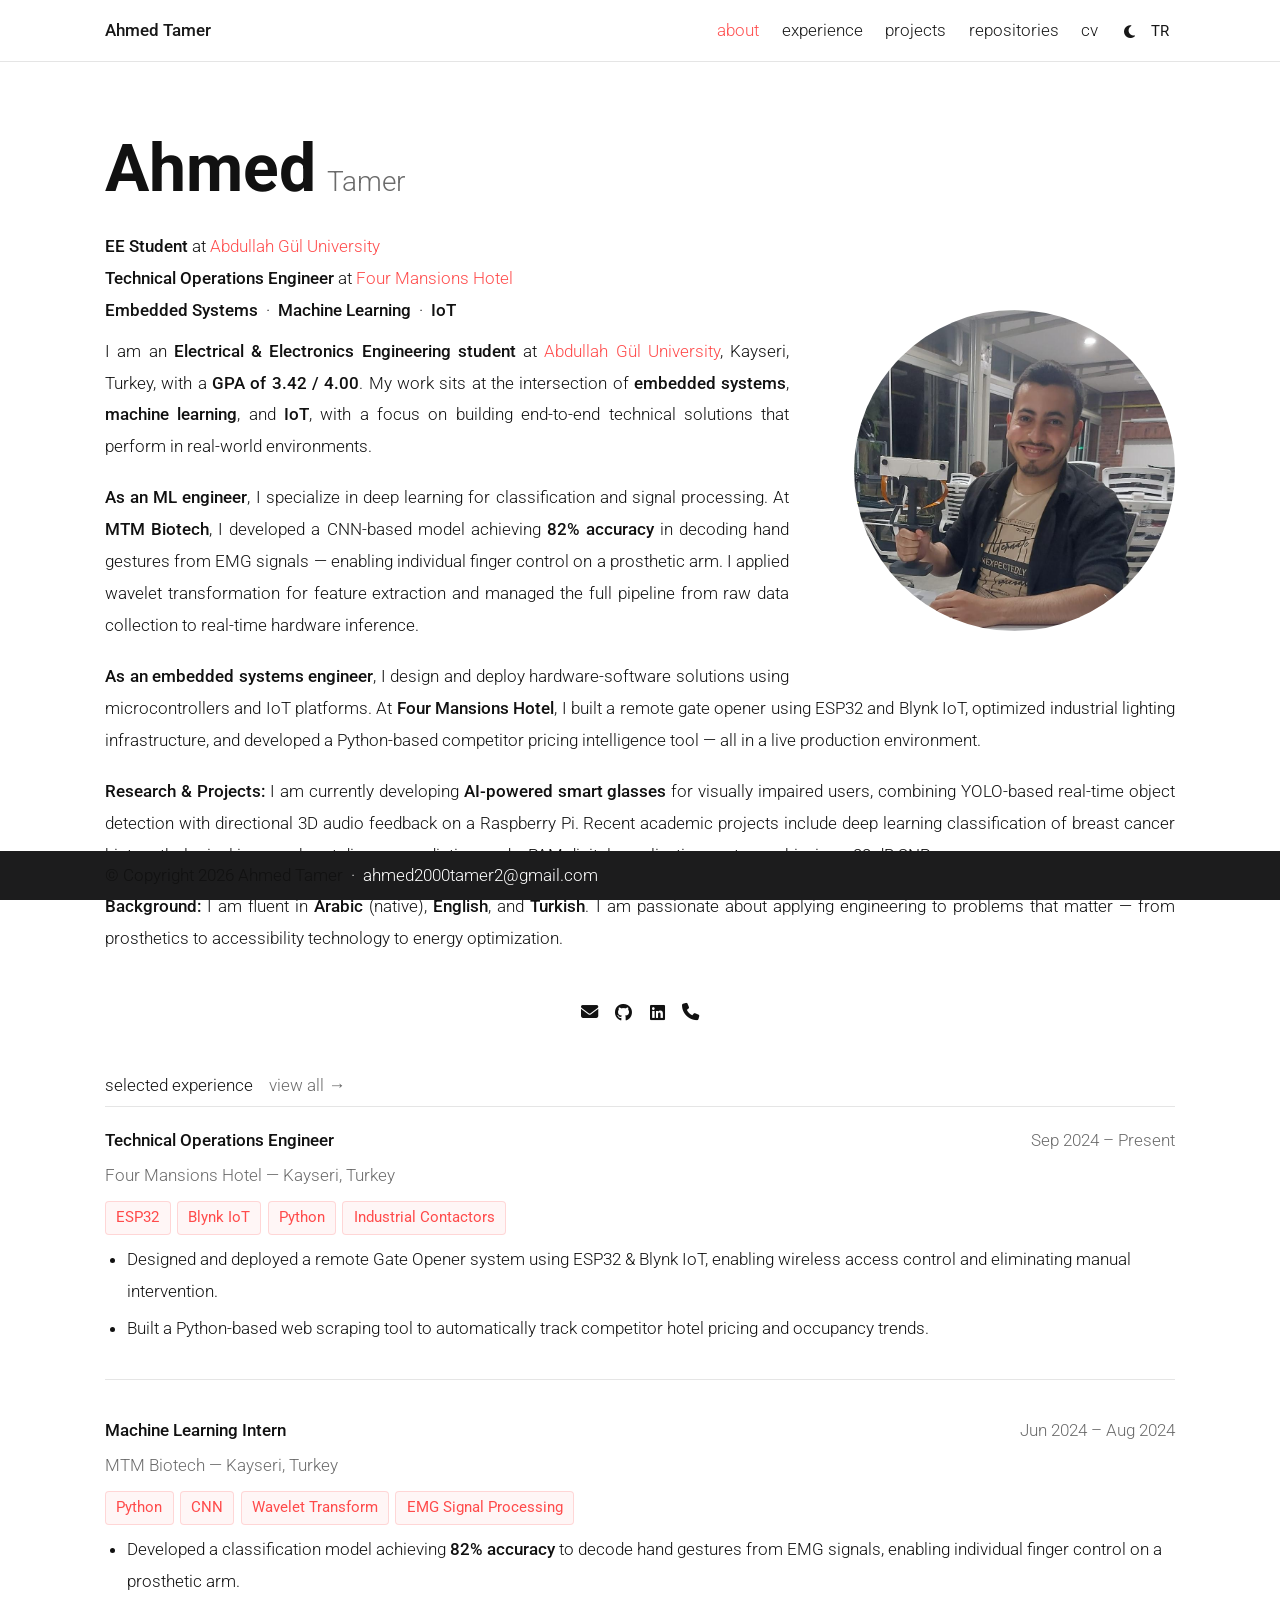
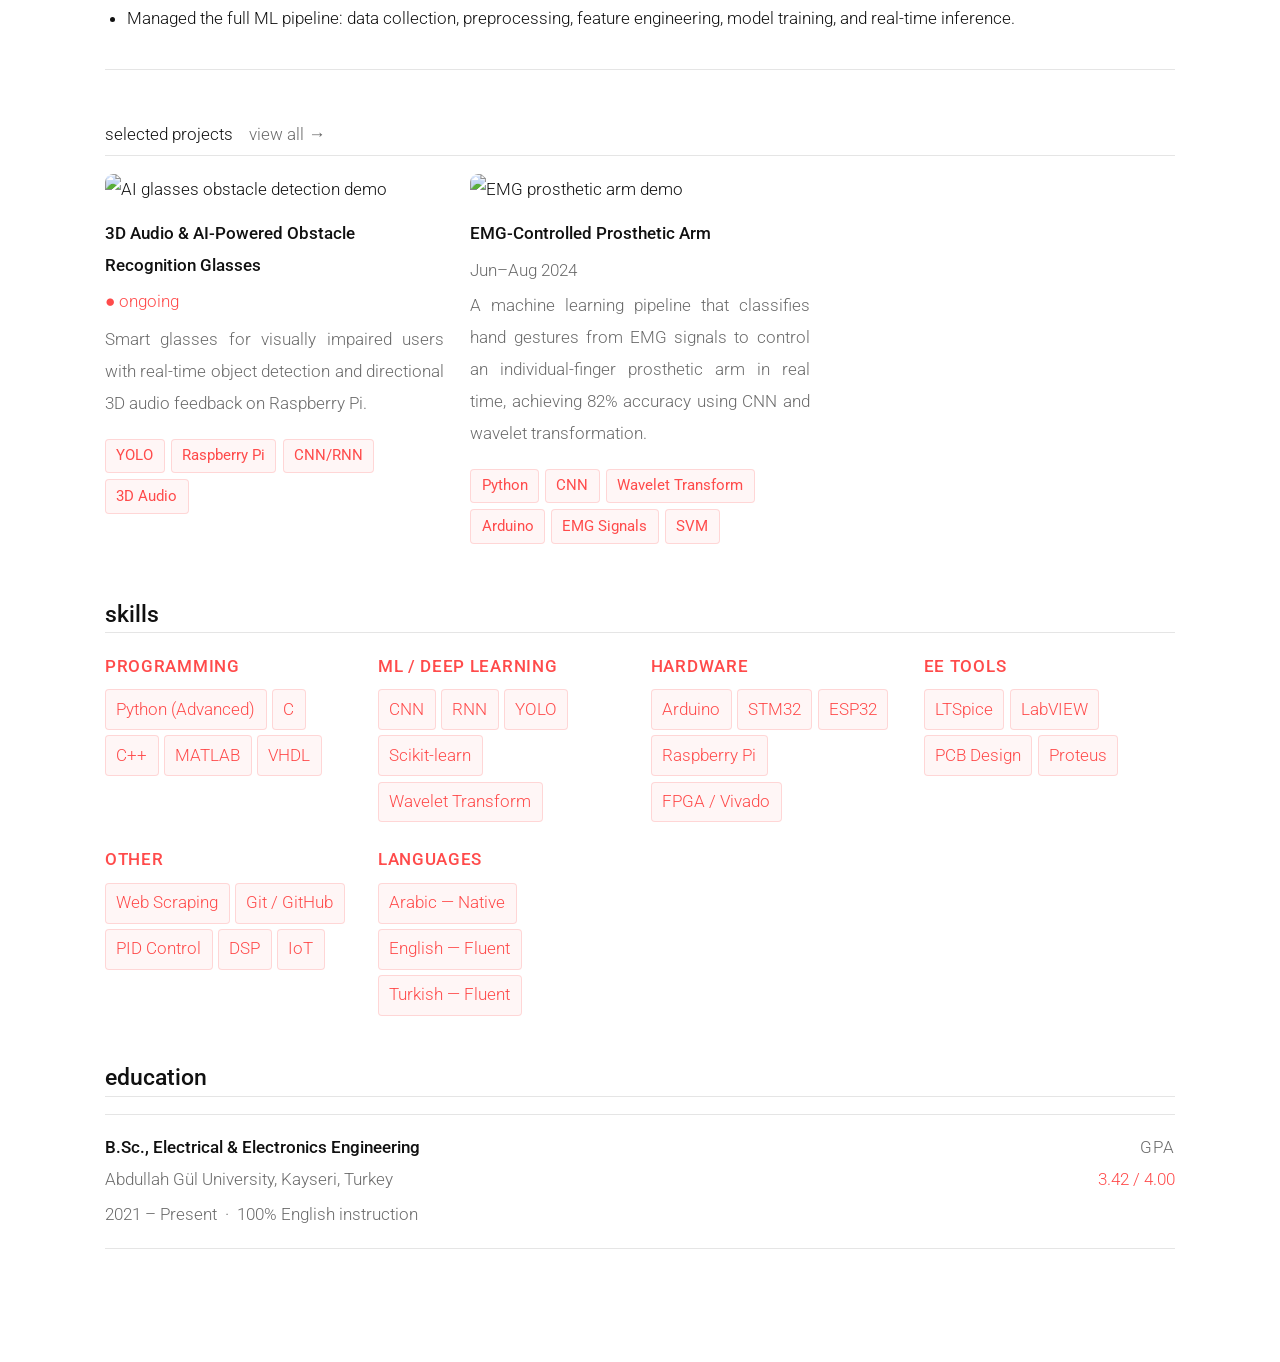
==== index.html @ 29c9ebe7 "Update index.html" ====
<!DOCTYPE html>
<html lang="en" data-theme="light" data-lang="en">
<head>
  
  <meta charset="UTF-8"/>
  <meta name="viewport" content="width=device-width, initial-scale=1.0"/>
  <title>Ahmed Tamer</title>
  <link rel="icon" type="image/jpeg" href="assets/img/ahmed1.jpeg">
  <link rel="stylesheet" href="https://cdnjs.cloudflare.com/ajax/libs/bootstrap/4.6.2/css/bootstrap.min.css"/>
  <link rel="stylesheet" href="https://cdnjs.cloudflare.com/ajax/libs/font-awesome/6.5.0/css/all.min.css"/>
  <link rel="preconnect" href="https://fonts.googleapis.com">
  <!-- Roboto Light (300) + Regular (400) for fallback weights -->
  <link href="https://fonts.googleapis.com/css2?family=Roboto:ital,wght@0,300;0,400;0,500;0,700;1,300;1,400&display=swap" rel="stylesheet">
  <link rel="stylesheet" href="assets/style.css"/>

  <style>
    /* ── Global Roboto Light Override ── */
    html, body,
    p, li, div, span, a, td, th,
    .post, .post article,
    .exp-bullets, .exp-bullets li,
    .project-desc,
    .desc, .bio,
    .skill-tags .tag,
    .edu-block,
    footer {
      font-family: 'Roboto', sans-serif !important;
      font-weight: 300 !important;
      font-size: 17.28px !important;
      line-height: 1.85 !important;   /* generous line spacing for 1070px justified layout */
    }

    /* Headings keep a slightly heavier weight so hierarchy stays clear */
    h1, h2, h3, h4, h5, h6,
    .post-title,
    .exp-title,
    .project-name,
    .skill-group-label,
    .edu-degree,
    .navbar-brand {
      font-family: 'Roboto', sans-serif !important;
      font-weight: 500 !important;    /* medium — still in the Roboto family */
    }

    /* Bold/strong stays readable */
    strong, b {
      font-family: 'Roboto', sans-serif !important;
      font-weight: 500 !important;
    }

    /* Inline code / tech tags stay legible */
    .tag, code, pre {
      font-size: 15px !important;
      line-height: 1.7 !important;
    }

    /* ── Circular Profile Image  321 × 321 px ── */
    .profile figure img,
    .profile img {
      width:  321px !important;
      height: 321px !important;
      min-width:  321px !important;
      min-height: 321px !important;
      max-width:  321px !important;
      max-height: 321px !important;
      border-radius: 50% !important;
      object-fit: cover !important;
      object-position: center top !important;
      display: block !important;
    }

    /* Give the figure a fixed size so the float doesn't collapse */
    .profile figure {
      width:  321px !important;
      height: 321px !important;
      margin: 0 0 1.25rem 1.75rem !important;
    }

    .profile {
      float: right;
      margin-left: 2rem;
    }
  </style>
</head>
<body class="fixed-top-nav">

<!-- ── NAVBAR ── -->
<header>
  <nav id="navbar" class="navbar navbar-light navbar-expand-sm fixed-top">
    <div class="container">
      <a class="navbar-brand" href="index.html">Ahmed Tamer</a>
      <button class="navbar-toggler collapsed ml-auto" type="button"
        data-toggle="collapse" data-target="#navbarNav"
        aria-controls="navbarNav" aria-expanded="false" aria-label="Toggle navigation">
        <span class="sr-only">Toggle navigation</span>
        <span class="icon-bar top-bar"></span>
        <span class="icon-bar middle-bar"></span>
        <span class="icon-bar bottom-bar"></span>
      </button>
      <div class="collapse navbar-collapse text-right" id="navbarNav">
        <ul class="navbar-nav ml-auto flex-nowrap align-items-center">
          <li class="nav-item active"><a class="nav-link" href="index.html" data-i18n="nav_about">about</a></li>
          <li class="nav-item"><a class="nav-link" href="experience.html" data-i18n="nav_experience">experience</a></li>
          <li class="nav-item"><a class="nav-link" href="projects.html" data-i18n="nav_projects">projects</a></li>
          <li class="nav-item"><a class="nav-link" href="repositories.html" data-i18n="nav_repositories">repositories</a></li>
          <li class="nav-item"><a class="nav-link" href="assets/pdf/cv.pdf" target="_blank" data-i18n="nav_cv">cv</a></li>
          <li class="nav-item ml-1">
            <button id="light-toggle" title="Change theme">
              <i class="fas fa-moon"></i>
              <i class="fas fa-sun"></i>
            </button>
          </li>
          <li class="nav-item ml-1">
            <button id="lang-toggle" title="Change language">TR</button>
          </li>
        </ul>
      </div>
    </div>
  </nav>
  <progress id="progress" value="0">
    <div class="progress-container"><span class="progress-bar"></span></div>
  </progress>
</header>

<!-- ── MAIN ── -->
<div class="container mt-5">
  <div class="post fade-up">

    <header class="post-header">
      <h1 class="post-title"><span class="font-weight-bold">Ahmed</span> <span class="name-last">Tamer</span></h1>
      <p class="desc">
        <b data-i18n="desc_student">EE Student</b> <span data-i18n="desc_at">at</span> <a href="https://w3.agu.edu.tr/" target="_blank" rel="noopener">Abdullah Gül University</a><br>
        <b data-i18n="desc_ops">Technical Operations Engineer</b> <span data-i18n="desc_at2">at</span> <a href="https://www.fourmansionshotel.com/" target="_blank" rel="noopener">Four Mansions Hotel</a><br>
        <b data-i18n="desc_skills">Embedded Systems</b> &nbsp;·&nbsp; <b data-i18n="desc_ml">Machine Learning</b> &nbsp;·&nbsp; <b>IoT</b>
      </p>
    </header>

    <article>
      <div class="profile float-right" style="margin-top: -1.5rem;">
       <figure>
          <img src="assets/img/ahmed1.jpeg" alt="Ahmed Tamer" class="img-fluid z-depth-1 rounded-circle">
        </figure>
      </div>

      <div class="clearfix" style="text-align:justify;">
        <p data-i18n="bio1">I am an <strong>Electrical &amp; Electronics Engineering student</strong> at
          <a href="https://w3.agu.edu.tr/" target="_blank" rel="noopener">Abdullah Gül University</a>,
          Kayseri, Turkey, with a <strong>GPA of 3.42 / 4.00</strong>. My work sits at the intersection of <strong>embedded systems</strong>, <strong>machine learning</strong>, and <strong>IoT</strong>, with a focus on building end-to-end technical solutions that perform in real-world environments.</p>

        <p data-i18n="bio2"><strong>As an ML engineer</strong>, I specialize in deep learning for classification and signal processing. At <strong>MTM Biotech</strong>, I developed a CNN-based model achieving <strong>82% accuracy</strong> in decoding hand gestures from EMG signals — enabling individual finger control on a prosthetic arm. I applied wavelet transformation for feature extraction and managed the full pipeline from raw data collection to real-time hardware inference.</p>

        <p data-i18n="bio3"><strong>As an embedded systems engineer</strong>, I design and deploy hardware-software solutions using microcontrollers and IoT platforms. At <strong>Four Mansions Hotel</strong>, I built a remote gate opener using ESP32 and Blynk IoT, optimized industrial lighting infrastructure, and developed a Python-based competitor pricing intelligence tool — all in a live production environment.</p>

        <p data-i18n="bio4"><strong>Research &amp; Projects:</strong> I am currently developing <strong>AI-powered smart glasses</strong> for visually impaired users, combining YOLO-based real-time object detection with directional 3D audio feedback on a Raspberry Pi. Recent academic projects include deep learning classification of breast cancer histopathological images, heart disease prediction, and a PAM digital equalization system achieving ~22 dB SNR.</p>

        <p data-i18n="bio5"><strong>Background:</strong> I am fluent in <strong>Arabic</strong> (native), <strong>English</strong>, and <strong>Turkish</strong>. I am passionate about applying engineering to problems that matter — from prosthetics to accessibility technology to energy optimization.</p>
      </div>

      <div class="social">
        <div class="contact-icons">
          <a href="mailto:ahmed2000tamer2@gmail.com" title="Email"><i class="fas fa-envelope"></i></a>
          <a href="https://github.com/ahmettamer" target="_blank" title="GitHub"><i class="fab fa-github"></i></a>
          <a href="https://www.linkedin.com/in/ahmed-tamer" target="_blank" title="LinkedIn"><i class="fab fa-linkedin"></i></a>
          <a href="tel:+905525575085" title="Phone"><i class="fas fa-phone"></i></a>
        </div>
      </div>

      <!-- SELECTED EXPERIENCE -->
      <h2><span data-i18n="section_sel_exp">selected experience</span> <a class="view-all-link" href="experience.html" data-i18n="view_all">view all →</a></h2>

      <div class="exp-item fade-up">
        <div class="exp-header">
          <span class="exp-title" data-i18n="exp1_title">Technical Operations Engineer</span>
          <span class="exp-date" data-i18n="exp1_date">Sep 2024 – Present</span>
        </div>
        <div class="exp-company" data-i18n="exp1_company">Four Mansions Hotel — Kayseri, Turkey</div>
        <div class="tech-stack">
          <span class="tag">ESP32</span><span class="tag">Blynk IoT</span>
          <span class="tag">Python</span><span class="tag">Industrial Contactors</span>
        </div>
        <ul class="exp-bullets" data-i18n="exp1_bullets" data-i18n-html>
          <li>Designed and deployed a remote Gate Opener system using ESP32 &amp; Blynk IoT, enabling wireless access control and eliminating manual intervention.</li>
          <li>Built a Python-based web scraping tool to automatically track competitor hotel pricing and occupancy trends.</li>
        </ul>
      </div>

      <div class="exp-item fade-up">
        <div class="exp-header">
          <span class="exp-title" data-i18n="exp2_title">Machine Learning Intern</span>
          <span class="exp-date" data-i18n="exp2_date">Jun 2024 – Aug 2024</span>
        </div>
        <div class="exp-company" data-i18n="exp2_company">MTM Biotech — Kayseri, Turkey</div>
        <div class="tech-stack">
          <span class="tag">Python</span><span class="tag">CNN</span>
          <span class="tag">Wavelet Transform</span><span class="tag">EMG Signal Processing</span>
        </div>
        <ul class="exp-bullets" data-i18n="exp2_bullets" data-i18n-html>
          <li>Developed a classification model achieving <strong>82% accuracy</strong> to decode hand gestures from EMG signals, enabling individual finger control on a prosthetic arm.</li>
          <li>Managed the full ML pipeline: data collection, preprocessing, feature engineering, model training, and real-time inference.</li>
        </ul>
      </div>

      <!-- SELECTED PROJECTS -->
      <h2><span data-i18n="section_sel_proj">selected projects</span> <a class="view-all-link" href="projects.html" data-i18n="view_all">view all →</a></h2>

      <div class="projects-grid">

        <a href="project-glasses.html" class="project-card-link" style="text-decoration:none;color:inherit;">
          <div class="project-card fade-up">
            <div class="card hoverable" style="margin-bottom:0.75rem;border-radius:8px;overflow:hidden;box-shadow:none;border:none;">
              <figure style="margin:0;">
                <picture>
                  <source class="responsive-img-srcset" media="(max-width: 480px)" srcset="assets/img/projects/detection-480.webp">
                  <source class="responsive-img-srcset" media="(max-width: 800px)" srcset="assets/img/projects/detection-800.webp">
                  <source class="responsive-img-srcset" media="(max-width: 1400px)" srcset="assets/img/projects/detection-1400.webp">
                  <img src="assets/img/projects/detection.gif"
                       width="100%" height="auto"
                       alt="AI glasses obstacle detection demo"
                       style="display:block;width:100%;height:auto;border-radius:8px;"
                       onerror="this.onerror=null; document.querySelectorAll('.responsive-img-srcset').forEach(function(el){el.remove()});">
                </picture>
              </figure>
            </div>
            <div class="project-card-header">
              <span class="project-name" data-i18n="proj1_name">3D Audio &amp; AI-Powered Obstacle Recognition Glasses</span>
            </div>
            <div class="ongoing-badge" data-i18n="ongoing_badge">● ongoing</div>
            <p class="project-desc" data-i18n="proj1_desc">Smart glasses for visually impaired users with real-time object detection and directional 3D audio feedback on Raspberry Pi.</p>
            <div class="tech-stack">
              <span class="tag">YOLO</span><span class="tag">Raspberry Pi</span><span class="tag">CNN/RNN</span><span class="tag">3D Audio</span>
            </div>
          </div>
        </a>

        <a href="project-prosthetic.html" class="project-card-link" style="text-decoration:none;color:inherit;">
          <div class="project-card fade-up">
            <div class="card hoverable" style="margin-bottom:0.75rem;border-radius:8px;overflow:hidden;box-shadow:none;border:none;">
              <figure style="margin:0;">
                <picture>
                  <source class="responsive-img-srcset" media="(max-width: 480px)" srcset="assets/img/projects/emg-demo-480.webp">
                  <source class="responsive-img-srcset" media="(max-width: 800px)" srcset="assets/img/projects/emg-demo-800.webp">
                  <source class="responsive-img-srcset" media="(max-width: 1400px)" srcset="assets/img/projects/emg-demo-1400.webp">
                  <img src="assets/img/projects/emg-demo.gif"
                       width="100%" height="auto"
                       alt="EMG prosthetic arm demo"
                       style="display:block;width:100%;height:auto;border-radius:8px;"
                       onerror="this.onerror=null; document.querySelectorAll('.responsive-img-srcset').forEach(function(el){el.remove()});">
                </picture>
              </figure>
            </div>
            <div class="project-card-header">
              <span class="project-name" data-i18n="proj_prosthetic_name">EMG-Controlled Prosthetic Arm</span>
              <span class="project-date-tag">Jun–Aug 2024</span>
            </div>
            <p class="project-desc" data-i18n="proj_prosthetic_desc">A machine learning pipeline that classifies hand gestures from EMG signals to control an individual-finger prosthetic arm in real time, achieving 82% accuracy using CNN and wavelet transformation.</p>
            <div class="tech-stack">
              <span class="tag">Python</span><span class="tag">CNN</span><span class="tag">Wavelet Transform</span>
              <span class="tag">Arduino</span><span class="tag">EMG Signals</span><span class="tag">SVM</span>
            </div>
          </div>
        </a>

      </div>

      <!-- SKILLS -->
      <h2 data-i18n="section_skills">skills</h2>
      <div class="skills-grid">
        <div class="skill-group">
          <div class="skill-group-label" data-i18n="skill_prog">Programming</div>
          <div class="skill-tags">
            <span class="tag">Python (Advanced)</span><span class="tag">C</span><span class="tag">C++</span><span class="tag">MATLAB</span><span class="tag">VHDL</span>
          </div>
        </div>
        <div class="skill-group">
          <div class="skill-group-label" data-i18n="skill_ml">ML / Deep Learning</div>
          <div class="skill-tags">
            <span class="tag">CNN</span><span class="tag">RNN</span><span class="tag">YOLO</span><span class="tag">Scikit-learn</span><span class="tag">Wavelet Transform</span>
          </div>
        </div>
        <div class="skill-group">
          <div class="skill-group-label" data-i18n="skill_hw">Hardware</div>
          <div class="skill-tags">
            <span class="tag">Arduino</span><span class="tag">STM32</span><span class="tag">ESP32</span><span class="tag">Raspberry Pi</span><span class="tag">FPGA / Vivado</span>
          </div>
        </div>
        <div class="skill-group">
          <div class="skill-group-label" data-i18n="skill_ee">EE Tools</div>
          <div class="skill-tags">
            <span class="tag">LTSpice</span><span class="tag">LabVIEW</span><span class="tag">PCB Design</span><span class="tag">Proteus</span>
          </div>
        </div>
        <div class="skill-group">
          <div class="skill-group-label" data-i18n="skill_other">Other</div>
          <div class="skill-tags">
            <span class="tag">Web Scraping</span><span class="tag">Git / GitHub</span><span class="tag">PID Control</span><span class="tag">DSP</span><span class="tag">IoT</span>
          </div>
        </div>
        <div class="skill-group">
          <div class="skill-group-label" data-i18n="skill_lang">Languages</div>
          <div class="skill-tags">
            <span class="tag" data-i18n="lang_arabic">Arabic — Native</span>
            <span class="tag" data-i18n="lang_english">English — Fluent</span>
            <span class="tag" data-i18n="lang_turkish">Turkish — Fluent</span>
          </div>
        </div>
      </div>

      <!-- EDUCATION -->
      <h2 data-i18n="section_edu">education</h2>
      <div class="edu-block">
        <div>
          <div class="edu-degree" data-i18n="edu_degree">B.Sc., Electrical &amp; Electronics Engineering</div>
          <div class="edu-uni">Abdullah Gül University, Kayseri, Turkey</div>
          <div class="edu-detail" data-i18n="edu_detail">2021 – Present &nbsp;·&nbsp; 100% English instruction</div>
        </div>
        <div class="edu-gpa">GPA<span>3.42 / 4.00</span></div>
      </div>

    </article>
  </div>
</div>

<!-- ── FOOTER ── -->
<footer class="fixed-bottom">
  <div class="container mt-0">
    <span data-i18n="footer_copy">© Copyright 2026 Ahmed Tamer</span>
    &nbsp;·&nbsp; <a href="mailto:ahmed2000tamer2@gmail.com">ahmed2000tamer2@gmail.com</a>
  </div>
</footer>

<script src="https://cdnjs.cloudflare.com/ajax/libs/jquery/3.6.0/jquery.min.js"></script>
<script src="https://cdnjs.cloudflare.com/ajax/libs/bootstrap/4.6.2/js/bootstrap.bundle.min.js"></script>
<script>
const i18n = {
  en: {
    page_title: "Ahmed Tamer",
    nav_about: "about", nav_experience: "experience", nav_projects: "projects",
    nav_repositories: "repositories", nav_cv: "cv",
    desc_student: "EE Student", desc_at: "at", desc_at2: "at",
    desc_ops: "Technical Operations Engineer",
    desc_skills: "Embedded Systems", desc_ml: "Machine Learning",
    bio1: `I am an <strong>Electrical &amp; Electronics Engineering student</strong> at <a href="https://w3.agu.edu.tr/" target="_blank" rel="noopener">Abdullah Gül University</a>, Kayseri, Turkey, with a <strong>GPA of 3.42 / 4.00</strong>. My work sits at the intersection of <strong>embedded systems</strong>, <strong>machine learning</strong>, and <strong>IoT</strong>, with a focus on building end-to-end technical solutions that perform in real-world environments.`,
    bio2: `<strong>As an ML engineer</strong>, I specialize in deep learning for classification and signal processing. At <strong>MTM Biotech</strong>, I developed a CNN-based model achieving <strong>82% accuracy</strong> in decoding hand gestures from EMG signals — enabling individual finger control on a prosthetic arm. I applied wavelet transformation for feature extraction and managed the full pipeline from raw data collection to real-time hardware inference.`,
    bio3: `<strong>As an embedded systems engineer</strong>, I design and deploy hardware-software solutions using microcontrollers and IoT platforms. At <strong>Four Mansions Hotel</strong>, I built a remote gate opener using ESP32 and Blynk IoT, optimized industrial lighting infrastructure, and developed a Python-based competitor pricing intelligence tool — all in a live production environment.`,
    bio4: `<strong>Research &amp; Projects:</strong> I am currently developing <strong>AI-powered smart glasses</strong> for visually impaired users, combining YOLO-based real-time object detection with directional 3D audio feedback on a Raspberry Pi. Recent academic projects include deep learning classification of breast cancer histopathological images, heart disease prediction, and a PAM digital equalization system achieving ~22 dB SNR.`,
    bio5: `<strong>Background:</strong> I am fluent in <strong>Arabic</strong> (native), <strong>English</strong>, and <strong>Turkish</strong>. I am passionate about applying engineering to problems that matter — from prosthetics to accessibility technology to energy optimization.`,
    section_sel_exp: "selected experience", view_all: "view all →",
    exp1_title: "Technical Operations Engineer", exp1_date: "Sep 2024 – Present",
    exp1_company: "Four Mansions Hotel — Kayseri, Turkey",
    exp1_bullets: `<li>Designed and deployed a remote Gate Opener system using ESP32 &amp; Blynk IoT, enabling wireless access control and eliminating manual intervention.</li><li>Built a Python-based web scraping tool to automatically track competitor hotel pricing and occupancy trends.</li>`,
    exp2_title: "Machine Learning Intern", exp2_date: "Jun 2024 – Aug 2024",
    exp2_company: "MTM Biotech — Kayseri, Turkey",
    exp2_bullets: `<li>Developed a classification model achieving <strong>82% accuracy</strong> to decode hand gestures from EMG signals, enabling individual finger control on a prosthetic arm.</li><li>Managed the full ML pipeline: data collection, preprocessing, feature engineering, model training, and real-time inference.</li>`,
    section_sel_proj: "selected projects",
    proj_prosthetic_name: "EMG-Controlled Prosthetic Arm",
    proj_prosthetic_desc: "A machine learning pipeline that classifies hand gestures from EMG signals to control an individual-finger prosthetic arm in real time, achieving 82% accuracy using CNN and wavelet transformation.",
    proj1_name: "3D Audio &amp; AI-Powered Obstacle Recognition Glasses",
    ongoing_badge: "● ongoing",
    proj1_desc: "Smart glasses for visually impaired users with real-time object detection and directional 3D audio feedback on Raspberry Pi.",
    read_more: "read more →",
    section_skills: "skills",
    skill_prog: "Programming", skill_ml: "ML / Deep Learning", skill_hw: "Hardware",
    skill_ee: "EE Tools", skill_other: "Other", skill_lang: "Languages",
    lang_arabic: "Arabic — Native", lang_english: "English — Fluent", lang_turkish: "Turkish — Fluent",
    section_edu: "education",
    edu_degree: "B.Sc., Electrical &amp; Electronics Engineering",
    edu_detail: "2021 – Present &nbsp;·&nbsp; 100% English instruction",
    footer_copy: "© Copyright 2026 Ahmed Tamer"
  },
  tr: {
    page_title: "Ahmed Tamer",
    nav_about: "hakkımda", nav_experience: "deneyim", nav_projects: "projeler",
    nav_repositories: "depolar", nav_cv: "özgeçmiş",
    desc_student: "EE Öğrencisi", desc_at: "", desc_at2: "",
    desc_ops: "Teknik Operasyon Mühendisi",
    desc_skills: "Gömülü Sistemler", desc_ml: "Makine Öğrenmesi",
    bio1: `<a href="https://w3.agu.edu.tr/" target="_blank" rel="noopener">Abdullah Gül Üniversitesi</a>'nde, Kayseri, Türkiye'de <strong>3.42 / 4.00</strong> GPA ile <strong>Elektrik ve Elektronik Mühendisliği</strong> öğrencisiyim. Çalışmalarım <strong>gömülü sistemler</strong>, <strong>makine öğrenmesi</strong> ve <strong>IoT</strong> kesişiminde yer almakta olup gerçek dünya ortamlarında çalışan uçtan uca teknik çözümler geliştirmeye odaklanmaktadır.`,
    bio2: `<strong>ML mühendisi olarak</strong>, sınıflandırma ve sinyal işleme için derin öğrenme alanında uzmanlaşıyorum. <strong>MTM Biotech</strong>'te EMG sinyallerinden el hareketlerini çözmek için <strong>%82 doğruluk</strong> elde eden CNN tabanlı bir model geliştirdim — protez bir kolda bireysel parmak kontrolünü mümkün kılıyor. Özellik çıkarımı için dalgacık dönüşümü uyguladım ve ham veri toplamadan gerçek zamanlı donanım çıkarımına kadar tam pipeline'ı yönettim.`,
    bio3: `<strong>Gömülü sistem mühendisi olarak</strong>, mikrodenetleyiciler ve IoT platformları kullanan donanım-yazılım çözümleri tasarlıyor ve konuşlandırıyorum. <strong>Four Mansions Hotel</strong>'de ESP32 ve Blynk IoT kullanarak uzaktan kapı açma sistemi kurdum, endüstriyel aydınlatma altyapısını optimize ettim ve Python tabanlı rakip fiyat istihbarat aracı geliştirdim — tümü canlı üretim ortamında.`,
    bio4: `<strong>Araştırma &amp; Projeler:</strong> Şu anda görme engelli kullanıcılar için YOLO tabanlı gerçek zamanlı nesne tespitini yönlü 3D ses geribildirimiyle Raspberry Pi üzerinde birleştiren <strong>yapay zeka destekli akıllı gözlükler</strong> geliştiriyorum. Son akademik projeler arasında meme kanseri histopatolojik görüntülerinin derin öğrenme sınıflandırması, kalp hastalığı tahmini ve ~22 dB SNR elde eden PAM dijital eşitleme sistemi yer almaktadır.`,
    bio5: `<strong>Dil Becerileri:</strong> <strong>Arapça</strong> (anadil), <strong>İngilizce</strong> ve <strong>Türkçe</strong> dillerinde akıcıyım. Mühendisliği önemli sorunlara uygulamaya tutkuluyum — protezlerden erişilebilirlik teknolojisine, enerji optimizasyonuna kadar.`,
    section_sel_exp: "seçili deneyim", view_all: "tümünü gör →",
    exp1_title: "Teknik Operasyon Mühendisi", exp1_date: "Eyl 2024 – Günümüz",
    exp1_company: "Four Mansions Hotel — Kayseri, Türkiye",
    exp1_bullets: `<li>ESP32 ve Blynk IoT kullanarak uzaktan Kapı Açma sistemi tasarlayıp konuşlandırdım; kablosuz erişim kontrolü sağlayarak manuel müdahale ihtiyacını ortadan kaldırdım.</li><li>Rakip otel fiyatlandırma ve doluluk trendlerini otomatik takip eden Python tabanlı web kazıma aracı geliştirdim.</li>`,
    exp2_title: "Makine Öğrenmesi Stajyeri", exp2_date: "Haz 2024 – Ağu 2024",
    exp2_company: "MTM Biotech — Kayseri, Türkiye",
    exp2_bullets: `<li>EMG sinyallerinden el hareketlerini çözmek için <strong>%82 doğruluk</strong> elde eden sınıflandırma modeli geliştirdim; protez kolda bireysel parmak kontrolünü mümkün kıldım.</li><li>Tam ML pipeline'ını yönettim: veri toplama, ön işleme, özellik mühendisliği, model eğitimi ve gerçek zamanlı çıkarım.</li>`,
    section_sel_proj: "seçili projeler",
    proj_prosthetic_name: "EMG Kontrollü Protez Kol",
    proj_prosthetic_desc: "EMG sinyallerinden el hareketlerini sınıflandırarak bireysel parmak kontrolü sağlayan protez kolu gerçek zamanlı kontrol eden, CNN ve dalgacık dönüşümü kullanarak %82 doğruluk elde eden makine öğrenmesi pipeline'ı.",
    proj1_name: "3D Sesli ve Yapay Zeka Destekli Engel Tanıma Gözlüğü",
    ongoing_badge: "● devam ediyor",
    proj1_desc: "Görme engelli kullanıcılar için Raspberry Pi üzerinde gerçek zamanlı nesne tespiti ve yönlü 3D ses geribildirimiyle akıllı gözlük.",
    read_more: "devamını oku →",
    section_skills: "beceriler",
    skill_prog: "Programlama", skill_ml: "ML / Derin Öğrenme", skill_hw: "Donanım",
    skill_ee: "EE Araçları", skill_other: "Diğer", skill_lang: "Diller",
    lang_arabic: "Arapça — Anadil", lang_english: "İngilizce — Akıcı", lang_turkish: "Türkçe — Akıcı",
    section_edu: "eğitim",
    edu_degree: "Lisans, Elektrik &amp; Elektronik Mühendisliği",
    edu_detail: "2021 – Günümüz &nbsp;·&nbsp; %100 İngilizce eğitim",
    footer_copy: "© Telif Hakkı 2026 Ahmed Tamer"
  }
};

function applyLang(lang) {
  document.documentElement.setAttribute('data-lang', lang);
  document.documentElement.setAttribute('lang', lang === 'tr' ? 'tr' : 'en');
  document.title = i18n[lang].page_title;
  document.querySelectorAll('[data-i18n]').forEach(el => {
    const key = el.getAttribute('data-i18n');
    if (i18n[lang][key] === undefined) return;
    el.innerHTML = i18n[lang][key];
  });
  document.getElementById('lang-toggle').textContent = lang === 'en' ? 'TR' : 'EN';
  localStorage.setItem('lang', lang);
}

window.addEventListener('DOMContentLoaded', () => {
  const savedTheme = localStorage.getItem('theme');
  if (savedTheme) document.documentElement.setAttribute('data-theme', savedTheme);
  document.getElementById('light-toggle').addEventListener('click', () => {
    const next = document.documentElement.getAttribute('data-theme') === 'light' ? 'dark' : 'light';
    document.documentElement.setAttribute('data-theme', next);
    localStorage.setItem('theme', next);
  });

  const savedLang = localStorage.getItem('lang') || 'en';
  applyLang(savedLang);
  document.getElementById('lang-toggle').addEventListener('click', () => {
    const cur = document.documentElement.getAttribute('data-lang') || 'en';
    applyLang(cur === 'en' ? 'tr' : 'en');
  });

  const progressBar = document.getElementById('progress');
  if (progressBar) {
    document.addEventListener('scroll', () => {
      const scrollTop = window.scrollY;
      const docHeight = document.documentElement.scrollHeight - window.innerHeight;
      progressBar.value = docHeight > 0 ? (scrollTop / docHeight) * 100 : 0;
      progressBar.max = 100;
    });
  }
});
</script>
</body>
</html>
---- assets/style.css ----
/* ============================================================
   style.css  —  Ahmed Tamer Portfolio
   ============================================================
   
   TABLE OF CONTENTS
   ─────────────────────────────────────────────────────────────
   1.  THEMING ENGINE          (CSS custom properties / variables)
   2.  GLOBAL RESET & BASE     (body, typography defaults)
   3.  TEXT STRUCTURE          (headings, paragraphs, links, code)
   4.  SPACING & PADDING       (containers, sections, rhythm)
   5.  NAVBAR                  (top navigation bar)
   6.  PROGRESS BAR            (reading-progress indicator)
   7.  PROFILE IMAGE           (circular photo float)
   8.  SOCIAL / CONTACT ICONS  (email, github, linkedin …)
   9.  EXPERIENCE ITEMS        (exp-item, exp-header, bullets)
  10.  PROJECT CARDS           (projects-grid, project-card)
  11.  SKILLS GRID             (skill-group, tags)
  12.  EDUCATION BLOCK         (edu-block, edu-gpa)
  13.  FOOTER                  (fixed-bottom strip)
  14.  UTILITY                 (fade-up, view-all-link, badges)
  15.  THEME TOGGLE ICONS      (sun/moon visibility swap)
  16.  RESPONSIVE              (≤576 px breakpoints)
   ============================================================ */


/* ============================================================
   1.  THEMING ENGINE
   All colours live here. Swap a variable in ONE place and the
   entire page updates — both light and dark modes.
   ============================================================ */

:root {
  /* ── Backgrounds ── */
  --bg:               #ffffff;
  --card-bg:          #ffffff;
  --footer-bg:        #1c1c1d;

  /* ── Text ── */
  --text:             #111111;
  --text-light:       #6b6b6b;
  --footer-text:      #e8e8e8;
  --footer-link:      #ffffff;

  /* ── Accent / brand ── */
  --accent:           #ff4b4b;          /* primary red used for links, hover, tags */
  --accent-hover:     #ff4b4b;
  --accent-hover-fg:  #ffffff;

  /* ── Borders & dividers ── */
  --divider:          rgba(0, 0, 0, 0.10);

  /* ── Code blocks ── */
  --code-bg:          rgba(255, 75, 75, 0.05);

  /* ── Callout blocks ── */
  --tip-border:       #42b983;
  --tip-bg:           #e2f5ec;
  --tip-text:         #215d42;
  --warning-border:   #e7c000;
  --warning-bg:       #fff8d8;
  --warning-text:     #6b5900;
  --danger-border:    #cc0000;
  --danger-bg:        #ffe0e0;
  --danger-text:      #660000;
}

/* ── Dark mode overrides ── */
html[data-theme="dark"] {
  --bg:               #1c1c1d;
  --card-bg:          #212529;
  --footer-bg:        #e8e8e8;

  --text:             #e8e8e8;
  --text-light:       #e8e8e8;
  --footer-text:      #1c1c1d;
  --footer-link:      #000000;

  --accent:           #2698ba;
  --accent-hover:     #2698ba;

  --divider:          #424246;
  --code-bg:          #2c3237;
}


/* ============================================================
   2.  GLOBAL RESET & BASE
   ============================================================ */

*,
*::before,
*::after {
  box-sizing: border-box;
}

html {
  scroll-behavior: smooth;
}

body {
  font-family: 'Roboto', sans-serif;
  font-weight: 300;
  font-size: 17.28px;
  line-height: 1.85;
  color: var(--text);
  background-color: var(--bg);

  padding-bottom: 70px;     /* room for fixed footer */
}

body.fixed-top-nav {
  padding-top: 56px;        /* room for fixed navbar */
}

/* ── Maximum content width ── */
.container {
  max-width: 1100px;
}


/* ============================================================
   3.  TEXT STRUCTURE & STYLING
   ============================================================ */

/* --- Headings --- */
h1, h2, h3, h4, h5, h6 {
  font-family: 'Roboto', sans-serif;
  font-weight: 500;
  color: var(--text);
  scroll-margin-top: 66px;  /* offset for sticky navbar when deep-linking */
}

/* ── Post / page title ──
   FIX: both "Ahmed" (inside span.font-weight-bold) and "Tamer"
   must render at exactly the same font-size.
   The span below resets any Bootstrap utility that might
   inadvertently scale the inline element differently. */
/* AFTER */
.post-title {
  font-weight: 500;
  color: var(--text);
  line-height: 1.1;
}
.post-title .font-weight-bold {   /* "Ahmed" — BIG */
  font-size: 3.8rem !important;
  font-weight: 700 !important;
  color: inherit;
}
.post-title .name-last {          /* "Tamer" — small */
  font-size: 1.6rem !important;
  font-weight: 300 !important;
  color: var(--text-light);
}
.post-title {
  margin-bottom: 0.1rem;   /* was ~1rem browser default — shrink this */
}
.desc {
  margin-top: 0;           /* remove any top gap on the desc paragraph */
  margin-bottom: 0.5rem;
}

/* --- Body copy --- */
p, li, div, span, td, th {
  font-family: 'Roboto', sans-serif;
  font-weight: 300;
  color: var(--text);
}

strong, b {
  font-weight: 500;
  color: var(--text);
}

em {
  color: var(--text);
}

/* --- Links --- */
a {
  color: var(--accent);
  text-decoration: none;
  transition: color 0.2s ease;
}

a:hover {
  color: var(--accent-hover);
  text-decoration: underline;
}

/* --- Horizontal rule --- */
hr {
  border: none;
  border-top: 1px solid var(--divider);
}

/* --- Inline code --- */
code {
  font-size: 15px;
  background-color: var(--code-bg);
  color: var(--accent);
  border-radius: 3px;
  padding: 2px 5px;
}

pre {
  font-size: 15px;
  line-height: 1.7;
  background-color: var(--code-bg);
  color: var(--accent);
  border-radius: 6px;
  padding: 8px 14px;
}

pre code {
  background: transparent;
  padding: 0;
}

/* --- Section headings (h2 inside .post article) --- */
.post article h2 {
  font-size: 1.35rem;
  font-weight: 500;
  margin-top: 2.5rem;
  margin-bottom: 1rem;
  padding-bottom: 0.25rem;
  border-bottom: 1px solid var(--divider);
  color: var(--text);
}

/* --- Descriptor line under name --- */
.desc {
  font-size: 17.28px;
  line-height: 1.85;
  color: var(--text);
}

/* --- Bio paragraphs --- */
.bio,
.post article p {
  text-align: justify;
  hyphens: auto;
}

/* --- Blockquotes --- */
blockquote {
  background: var(--bg);
  border-left: 5px solid var(--accent);
  margin: 1.5em 0;
  padding: 1em 1.25em;
  font-size: 1.1rem;
}

blockquote p { margin-bottom: 0; }

/* Callout variants */
blockquote.block-tip     { border-color: var(--tip-border);     background: var(--tip-bg);     }
blockquote.block-tip p   { color: var(--tip-text); }
blockquote.block-warning { border-color: var(--warning-border); background: var(--warning-bg); }
blockquote.block-warning p { color: var(--warning-text); }
blockquote.block-danger  { border-color: var(--danger-border);  background: var(--danger-bg);  }
blockquote.block-danger p  { color: var(--danger-text); }


/* ============================================================
   4.  GLOBAL PADDING & SPACING
   Consistent rhythm throughout the page.
   ============================================================ */

/* Top-level post wrapper */
.post {
  margin-top: 1.5rem;
  margin-bottom: 2.5rem;
}

/* Section headings get a top gap so sections breathe */
.post article h2 {
  margin-top: 2.75rem;
}

/* Paragraphs inside article */
.post article p {
  margin-bottom: 1.1rem;
}

/* Clearfix helper used after floated profile image */
.clearfix::after {
  content: '';
  display: table;
  clear: both;
}


/* ============================================================
   5.  NAVBAR
   ============================================================ */

#navbar {
  box-shadow: none;
  border-bottom: 1px solid var(--divider);
  background-color: var(--bg);
  opacity: 0.97;
}

/* Brand / site name */
.navbar.navbar-light .navbar-brand {
  font-weight: 700;
  font-size: 1.15rem;
  color: var(--text);
}

/* Nav links */
.navbar.navbar-light .navbar-nav .nav-item .nav-link {
  color: var(--text);
  font-size: 0.92rem;
  padding: 0.35rem 0.65rem;
  transition: color 0.2s ease;
}

.navbar.navbar-light .navbar-nav .nav-item .nav-link:hover {
  color: var(--accent-hover);
  text-decoration: none;
}

/* Active page link */
.navbar.navbar-light .navbar-nav .nav-item.active > .nav-link {
  font-weight: 700;
  color: var(--accent);
  background-color: transparent;
}

/* Hamburger icon bars */
.navbar-toggler .icon-bar {
  display: block;
  width: 22px;
  height: 2px;
  background-color: var(--text);
  border-radius: 1px;
  margin-bottom: 4px;
  transition: all 0.2s ease;
}

.navbar-toggler .top-bar    { transform: rotate(45deg);  transform-origin: 10% 10%; }
.navbar-toggler .middle-bar { opacity: 0; }
.navbar-toggler .bottom-bar { transform: rotate(-45deg); transform-origin: 10% 90%; }

.navbar-toggler.collapsed .top-bar    { transform: rotate(0); }
.navbar-toggler.collapsed .middle-bar { opacity: 1; }
.navbar-toggler.collapsed .bottom-bar { transform: rotate(0); }

/* Theme & language toggle buttons */
#light-toggle,
#lang-toggle {
  padding: 0 6px;
  border: 0;
  background-color: transparent;
  color: var(--text);
  font-size: 0.85rem;
  cursor: pointer;
  transition: color 0.2s ease;
}

#light-toggle:hover,
#lang-toggle:hover {
  color: var(--accent-hover);
}


/* ============================================================
   6.  PROGRESS BAR
   Thin line at top showing scroll progress.
   ============================================================ */

progress#progress {
  position: fixed;
  left: 0;
  top: 56px;
  z-index: 1000;
  width: 100%;
  height: 3px;
  appearance: none;
  border: none;
  background: transparent;
  color: var(--accent);
}

progress#progress::-webkit-progress-bar   { background: transparent; }
progress#progress::-webkit-progress-value { background: var(--accent); }
progress#progress::-moz-progress-bar      { background: var(--accent); }


/* ============================================================
   7.  PROFILE IMAGE
   Circular, floated right, fixed 321 × 321 px.
   ============================================================ */

.profile {
  float: right;
  margin-left: 2rem;
  margin-bottom: 1.25rem;
}

.profile figure {
  width:  321px;
  height: 321px;
  margin: 0;
  display: block;
}

.profile figure img,
.profile img {
  width:       321px  !important;
  height:      321px  !important;
  min-width:   321px  !important;
  min-height:  321px  !important;
  max-width:   321px  !important;
  max-height:  321px  !important;
  border-radius: 50%  !important;
  object-fit: cover   !important;
  object-position: center top !important;
  display: block      !important;
}


/* ============================================================
   8.  SOCIAL / CONTACT ICONS
   ─────────────────────────────────────────────────────────────
   ★  TO CHANGE ICON SIZE → edit font-size on .contact-icons
      One number controls all icons at once.
   ============================================================ */

.social {
  text-align: center;
  margin: 1.75rem 0;
}

.social .contact-icons {
  font-size: 4.8rem;       /* ← ICON SIZE — increase to make bigger */
  display: flex;
  justify-content: center;
  align-items: center;
  gap: 1rem;               /* spacing between icons */
  flex-wrap: wrap;
}

.social .contact-icons a {
  display: inline-flex;
  align-items: center;
  justify-content: center;
  transition: transform 0.2s ease, color 0.2s ease;
}

/* Default icon colour = body text colour */
.social .contact-icons a i::before {
  color: var(--text);
  transition: color 0.2s ease;
}

/* Hover = brand accent + slight lift */
.social .contact-icons a:hover i::before {
  color: var(--accent-hover);
}

.social .contact-icons a:hover {
  transform: translateY(-3px);
  text-decoration: none;
}

.social .contact-note {
  font-size: 0.8rem;
  color: var(--text-light);
  margin-top: 0.4rem;
}


/* ============================================================
   9.  EXPERIENCE ITEMS
   ============================================================ */

.exp-item {
  margin-bottom: 2rem;
  padding-bottom: 1.5rem;
  border-bottom: 1px solid var(--divider);
}

.exp-item:last-of-type {
  border-bottom: none;
}

/* Row: title on left, date on right */
.exp-header {
  display: flex;
  justify-content: space-between;
  align-items: baseline;
  flex-wrap: wrap;
  gap: 0.25rem;
  margin-bottom: 0.2rem;
}

.exp-title {
  font-weight: 600;
  font-size: 1rem;
  color: var(--text);
}

.exp-date {
  font-size: 0.85rem;
  color: var(--text-light);
  white-space: nowrap;
}

.exp-company {
  font-size: 0.92rem;
  color: var(--text-light);
  margin-bottom: 0.5rem;
}

/* Bullet list inside experience */
.exp-bullets {
  padding-left: 1.25rem;
  margin-top: 0.5rem;
  margin-bottom: 0.5rem;
}

.exp-bullets li {
  font-size: 17.28px;
  line-height: 1.85;
  margin-bottom: 0.3rem;
  color: var(--text);
}

/* Technology tag pills */
.tech-stack {
  display: flex;
  flex-wrap: wrap;
  gap: 0.35rem;
  margin: 0.5rem 0;
}

.tag {
  display: inline-block;
  font-size: 13px !important;
  font-weight: 400 !important;
  line-height: 1.4 !important;
  padding: 0.2rem 0.6rem;
  border-radius: 4px;
  background-color: var(--code-bg);
  color: var(--accent);
  border: 1px solid rgba(255, 75, 75, 0.18);
}

html[data-theme="dark"] .tag {
  border-color: rgba(38, 152, 186, 0.25);
}


/* ============================================================
  10.  PROJECT CARDS
   ============================================================ */

.projects-grid {
  display: grid;
  grid-template-columns: repeat(auto-fill, minmax(300px, 1fr));
  gap: 1.5rem;
  margin-bottom: 2rem;
}

.project-card {
  background-color: var(--card-bg);
  border-radius: 10px;
  padding: 0;
  transition: transform 0.2s ease, box-shadow 0.2s ease;
}

.project-card:hover {
  transform: translateY(-4px);
  box-shadow: 0 8px 24px rgba(0, 0, 0, 0.10);
}

.project-card-link {
  text-decoration: none !important;
  color: inherit !important;
}

.project-card-header {
  display: flex;
  justify-content: space-between;
  align-items: baseline;
  flex-wrap: wrap;
  gap: 0.25rem;
  margin-top: 0.6rem;
  margin-bottom: 0.2rem;
}

.project-name {
  font-weight: 600;
  font-size: 0.97rem;
  color: var(--text);
}

.project-date-tag {
  font-size: 0.8rem;
  color: var(--text-light);
  white-space: nowrap;
}

.project-desc {
  font-size: 0.9rem;
  color: var(--text-light);
  line-height: 1.6;
  margin-bottom: 0.5rem;
}

/* "● ongoing" badge */
.ongoing-badge {
  font-size: 0.78rem;
  font-weight: 500;
  color: var(--accent);
  margin-bottom: 0.35rem;
}

/* Card image wrapper */
.project-card .card {
  background-color: var(--card-bg);
  border: none !important;
  box-shadow: none !important;
  border-radius: 8px;
  overflow: hidden;
}

.project-card .card img {
  width: 100%;
  height: auto;
  display: block;
  border-radius: 8px;
}


/* ============================================================
  11.  SKILLS GRID
   ============================================================ */

.skills-grid {
  display: grid;
  grid-template-columns: repeat(auto-fill, minmax(220px, 1fr));
  gap: 1.25rem;
  margin-bottom: 2rem;
}

.skill-group {
  display: flex;
  flex-direction: column;
  gap: 0.4rem;
}

.skill-group-label {
  font-weight: 600;
  font-size: 0.88rem;
  text-transform: uppercase;
  letter-spacing: 0.04em;
  color: var(--accent);
}

.skill-tags {
  display: flex;
  flex-wrap: wrap;
  gap: 0.3rem;
}


/* ============================================================
  12.  EDUCATION BLOCK
   ============================================================ */

.edu-block {
  display: flex;
  justify-content: space-between;
  align-items: flex-start;
  flex-wrap: wrap;
  gap: 1rem;
  padding: 1rem 0;
  border-top: 1px solid var(--divider);
  border-bottom: 1px solid var(--divider);
  margin-bottom: 2rem;
}

.edu-degree {
  font-weight: 600;
  font-size: 1rem;
  color: var(--text);
}

.edu-uni {
  font-size: 0.92rem;
  color: var(--text-light);
}

.edu-detail {
  font-size: 0.85rem;
  color: var(--text-light);
  margin-top: 0.15rem;
}

.edu-gpa {
  display: flex;
  flex-direction: column;
  align-items: flex-end;
  font-size: 0.8rem;
  text-transform: uppercase;
  letter-spacing: 0.05em;
  color: var(--text-light);
  white-space: nowrap;
}

.edu-gpa span {
  font-size: 1.4rem;
  font-weight: 700;
  color: var(--accent);
  letter-spacing: 0;
  line-height: 1.2;
}


/* ============================================================
  13.  FOOTER
   ============================================================ */

footer.fixed-bottom {
  background-color: var(--footer-bg);
  font-size: 0.78rem;
}

footer.fixed-bottom .container {
  color: var(--footer-text);
  padding-top: 9px;
  padding-bottom: 8px;
}

footer.fixed-bottom a {
  color: var(--footer-link);
  transition: color 0.2s ease;
}

footer.fixed-bottom a:hover {
  color: var(--accent-hover);
  text-decoration: none;
}


/* ============================================================
  14.  UTILITY CLASSES
   ============================================================ */

/* Fade-up entrance animation */
@keyframes fadeUp {
  from { opacity: 0; transform: translateY(18px); }
  to   { opacity: 1; transform: translateY(0);    }
}

.fade-up {
  animation: fadeUp 0.45s ease both;
}

/* "view all →" link next to section headings */
.view-all-link {
  font-size: 0.82rem;
  font-weight: 400;
  color: var(--text-light);
  margin-left: 0.6rem;
  text-decoration: none;
  transition: color 0.2s ease;
}

.view-all-link:hover {
  color: var(--accent-hover);
  text-decoration: none;
}

/* Tables */
table td, table th { font-size: 1rem; }
table th { font-weight: bold; }

/* Card generic (al-folio compat) */
.card {
  background-color: var(--card-bg);
}

.card .card-title { color: var(--text); }

/* Figure / image max width guard */
figure, img { max-width: 90vw; }


/* ============================================================
  15.  THEME TOGGLE ICONS
   sun shown in dark mode, moon shown in light mode.
   ============================================================ */

/* Light mode: show moon, hide sun */
:root .fa-sun  { display: none; }
:root .fa-moon { display: block; padding-left: 4px; padding-top: 12px; }

/* Dark mode: show sun, hide moon */
html[data-theme="dark"] .fa-sun  { display: block; padding-left: 4px; padding-top: 12px; }
html[data-theme="dark"] .fa-moon { display: none; }

/* Repository image variants */
:root .repo-img-light              { display: block; }
:root .repo-img-dark               { display: none;  }
html[data-theme="dark"] .repo-img-light { display: none;  }
html[data-theme="dark"] .repo-img-dark  { display: block; }


/* ============================================================
  16.  RESPONSIVE  (≤ 576 px)
   ============================================================ */

@media (max-width: 576px) {

  /* Stack profile image above text on mobile */
  .profile {
    float: none;
    margin: 0 auto 1.5rem auto;
    display: flex;
    justify-content: center;
  }

  .profile figure {
    width:  220px;
    height: 220px;
  }

  .profile figure img,
  .profile img {
    width:      220px !important;
    height:     220px !important;
    min-width:  220px !important;
    min-height: 220px !important;
    max-width:  220px !important;
    max-height: 220px !important;
  }

  /* Reduce icon size slightly on small screens */
  .social .contact-icons {
    font-size: 3.8rem;   /* ← MOBILE ICON SIZE */
    gap: 0.8rem;
  }

  .post-title {
    font-size: 1.8rem;
  }

  .projects-grid {
    grid-template-columns: 1fr;
  }

  .skills-grid {
    grid-template-columns: 1fr 1fr;
  }

  .edu-block {
    flex-direction: column;
  }

  .edu-gpa {
    align-items: flex-start;
  }

  .exp-header {
    flex-direction: column;
    gap: 0;
  }
}
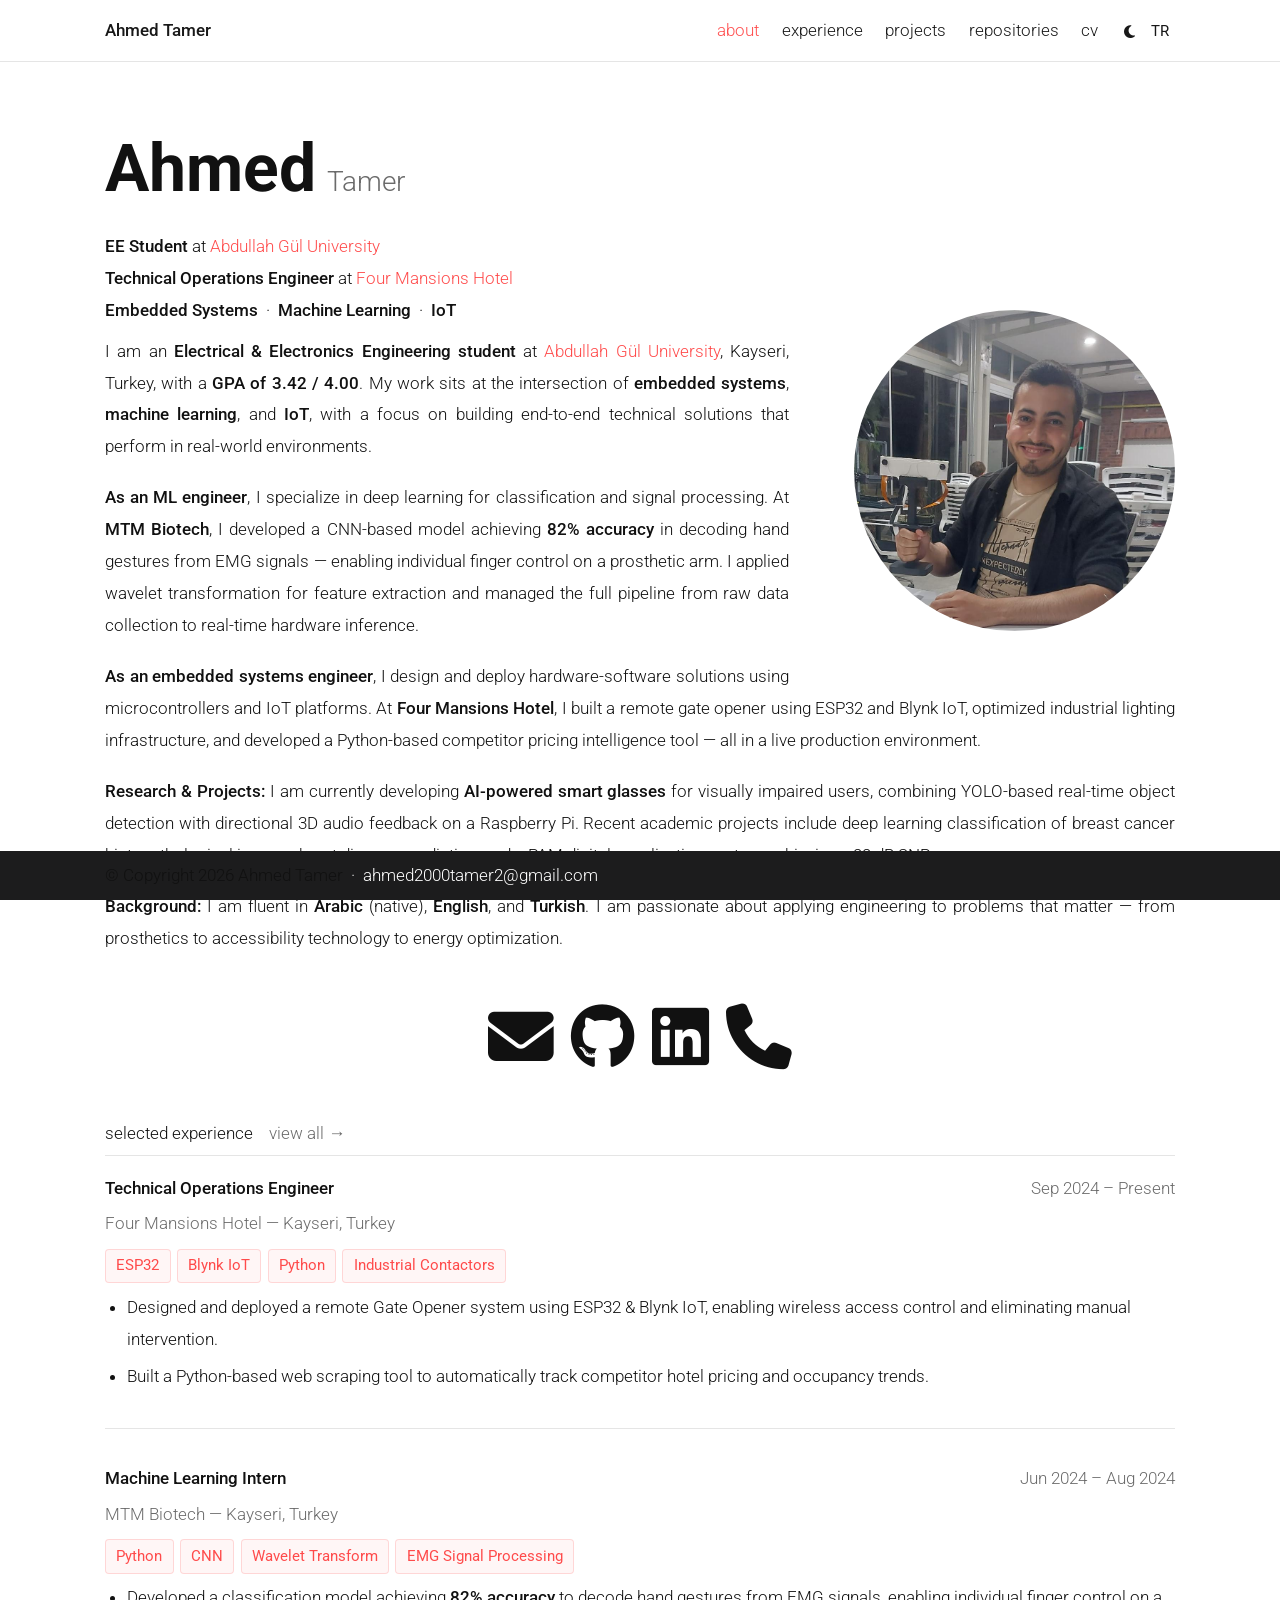
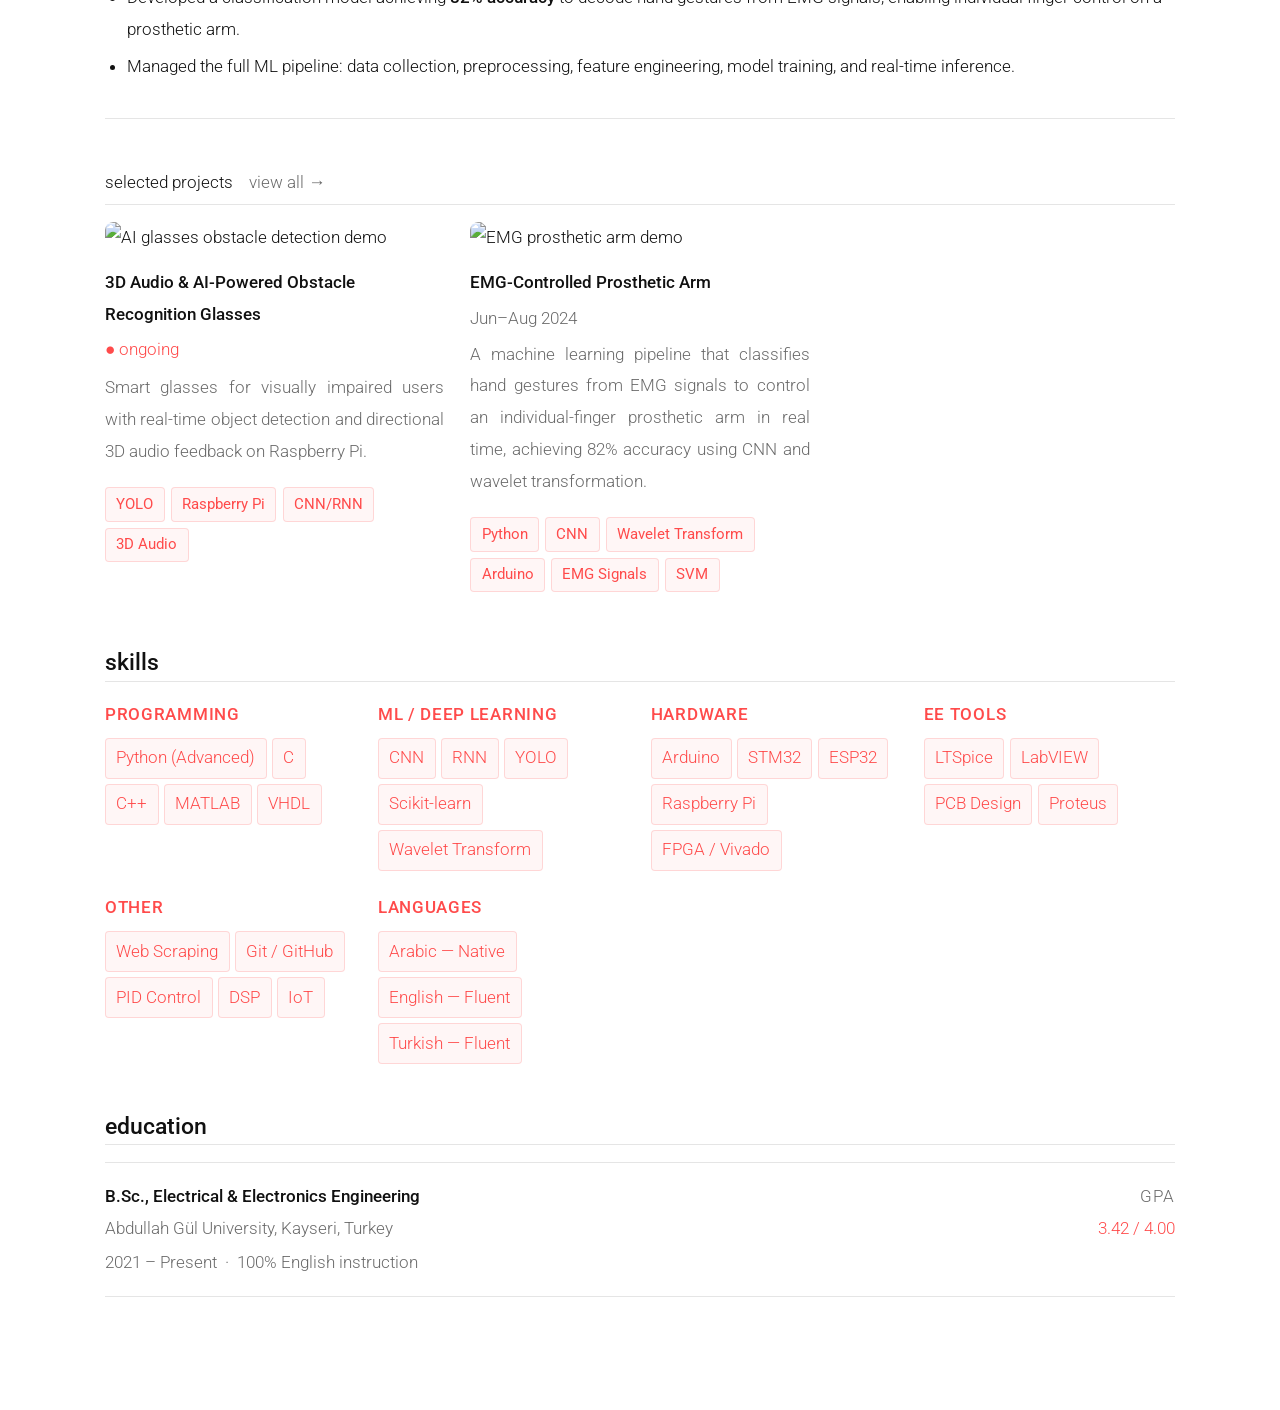
==== commit 561c3235: "Fix icon size for social contact icons Adjust icon size for social contact icons." ====
--- a/index.html
+++ b/index.html
@@ -80,6 +80,13 @@
       float: right;
       margin-left: 2rem;
     }
+    /* ── Icon size fix — overrides the global "a" font-size reset above ── */
+.social .contact-icons,
+.social .contact-icons a,
+.social .contact-icons a i {
+  font-size: 3.8rem !important;  /* ← change this ONE number to resize all icons */
+  line-height: 1 !important;
+}
   </style>
 </head>
 <body class="fixed-top-nav">
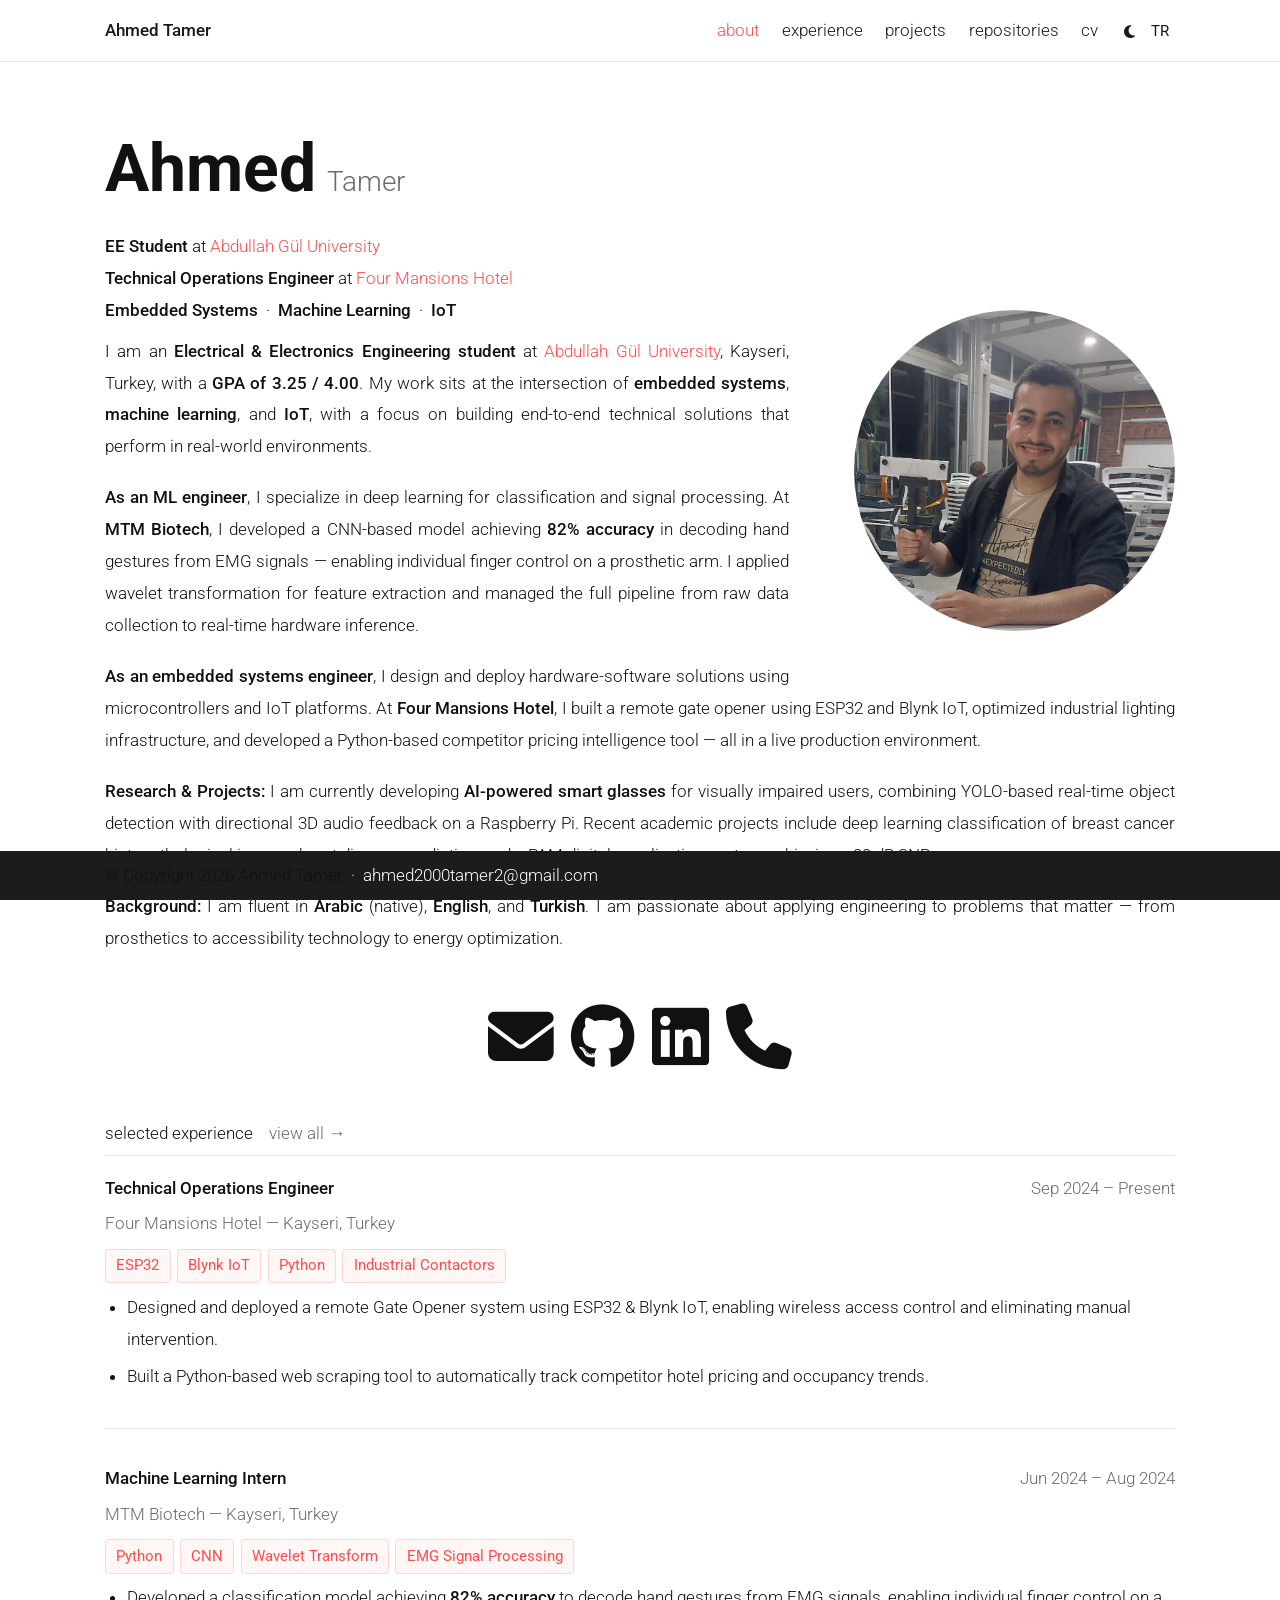
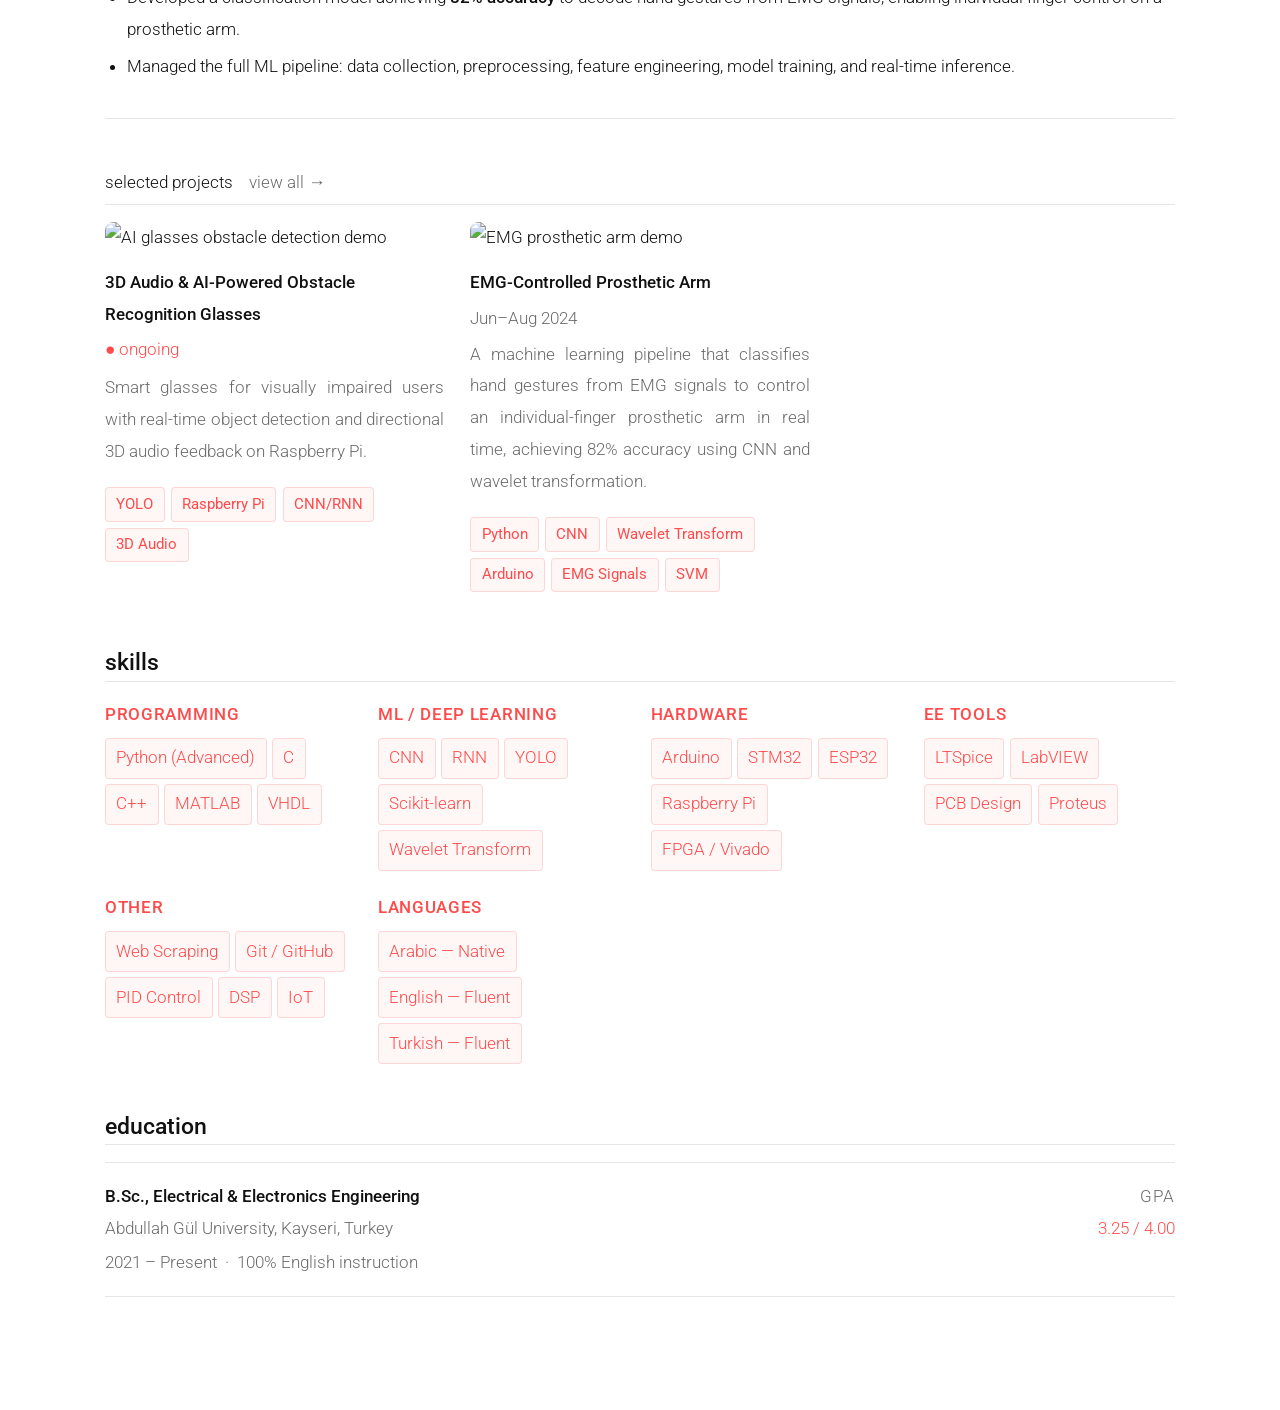
==== commit 0a26c0f1: "Change GPA from 3.42 to 3.25 in index.html Updated GPA from 3.42 to 3.25 in multiple sections." ====
--- a/index.html
+++ b/index.html
@@ -152,7 +152,7 @@
       <div class="clearfix" style="text-align:justify;">
         <p data-i18n="bio1">I am an <strong>Electrical &amp; Electronics Engineering student</strong> at
           <a href="https://w3.agu.edu.tr/" target="_blank" rel="noopener">Abdullah Gül University</a>,
-          Kayseri, Turkey, with a <strong>GPA of 3.42 / 4.00</strong>. My work sits at the intersection of <strong>embedded systems</strong>, <strong>machine learning</strong>, and <strong>IoT</strong>, with a focus on building end-to-end technical solutions that perform in real-world environments.</p>
+          Kayseri, Turkey, with a <strong>GPA of 3.25 / 4.00</strong>. My work sits at the intersection of <strong>embedded systems</strong>, <strong>machine learning</strong>, and <strong>IoT</strong>, with a focus on building end-to-end technical solutions that perform in real-world environments.</p>
 
         <p data-i18n="bio2"><strong>As an ML engineer</strong>, I specialize in deep learning for classification and signal processing. At <strong>MTM Biotech</strong>, I developed a CNN-based model achieving <strong>82% accuracy</strong> in decoding hand gestures from EMG signals — enabling individual finger control on a prosthetic arm. I applied wavelet transformation for feature extraction and managed the full pipeline from raw data collection to real-time hardware inference.</p>
 
@@ -167,7 +167,7 @@
         <div class="contact-icons">
           <a href="mailto:ahmed2000tamer2@gmail.com" title="Email"><i class="fas fa-envelope"></i></a>
           <a href="https://github.com/ahmettamer" target="_blank" title="GitHub"><i class="fab fa-github"></i></a>
-          <a href="https://www.linkedin.com/in/ahmed-tamer" target="_blank" title="LinkedIn"><i class="fab fa-linkedin"></i></a>
+          <a href="https://www.linkedin.com/in/ahmed-tamer-eee/" target="_blank" title="LinkedIn"><i class="fab fa-linkedin"></i></a>
           <a href="tel:+905525575085" title="Phone"><i class="fas fa-phone"></i></a>
         </div>
       </div>
@@ -320,7 +320,7 @@
           <div class="edu-uni">Abdullah Gül University, Kayseri, Turkey</div>
           <div class="edu-detail" data-i18n="edu_detail">2021 – Present &nbsp;·&nbsp; 100% English instruction</div>
         </div>
-        <div class="edu-gpa">GPA<span>3.42 / 4.00</span></div>
+        <div class="edu-gpa">GPA<span>3.25 / 4.00</span></div>
       </div>
 
     </article>
@@ -346,7 +346,7 @@
     desc_student: "EE Student", desc_at: "at", desc_at2: "at",
     desc_ops: "Technical Operations Engineer",
     desc_skills: "Embedded Systems", desc_ml: "Machine Learning",
-    bio1: `I am an <strong>Electrical &amp; Electronics Engineering student</strong> at <a href="https://w3.agu.edu.tr/" target="_blank" rel="noopener">Abdullah Gül University</a>, Kayseri, Turkey, with a <strong>GPA of 3.42 / 4.00</strong>. My work sits at the intersection of <strong>embedded systems</strong>, <strong>machine learning</strong>, and <strong>IoT</strong>, with a focus on building end-to-end technical solutions that perform in real-world environments.`,
+    bio1: `I am an <strong>Electrical &amp; Electronics Engineering student</strong> at <a href="https://w3.agu.edu.tr/" target="_blank" rel="noopener">Abdullah Gül University</a>, Kayseri, Turkey, with a <strong>GPA of 3.25 / 4.00</strong>. My work sits at the intersection of <strong>embedded systems</strong>, <strong>machine learning</strong>, and <strong>IoT</strong>, with a focus on building end-to-end technical solutions that perform in real-world environments.`,
     bio2: `<strong>As an ML engineer</strong>, I specialize in deep learning for classification and signal processing. At <strong>MTM Biotech</strong>, I developed a CNN-based model achieving <strong>82% accuracy</strong> in decoding hand gestures from EMG signals — enabling individual finger control on a prosthetic arm. I applied wavelet transformation for feature extraction and managed the full pipeline from raw data collection to real-time hardware inference.`,
     bio3: `<strong>As an embedded systems engineer</strong>, I design and deploy hardware-software solutions using microcontrollers and IoT platforms. At <strong>Four Mansions Hotel</strong>, I built a remote gate opener using ESP32 and Blynk IoT, optimized industrial lighting infrastructure, and developed a Python-based competitor pricing intelligence tool — all in a live production environment.`,
     bio4: `<strong>Research &amp; Projects:</strong> I am currently developing <strong>AI-powered smart glasses</strong> for visually impaired users, combining YOLO-based real-time object detection with directional 3D audio feedback on a Raspberry Pi. Recent academic projects include deep learning classification of breast cancer histopathological images, heart disease prediction, and a PAM digital equalization system achieving ~22 dB SNR.`,
@@ -381,7 +381,7 @@
     desc_student: "EE Öğrencisi", desc_at: "", desc_at2: "",
     desc_ops: "Teknik Operasyon Mühendisi",
     desc_skills: "Gömülü Sistemler", desc_ml: "Makine Öğrenmesi",
-    bio1: `<a href="https://w3.agu.edu.tr/" target="_blank" rel="noopener">Abdullah Gül Üniversitesi</a>'nde, Kayseri, Türkiye'de <strong>3.42 / 4.00</strong> GPA ile <strong>Elektrik ve Elektronik Mühendisliği</strong> öğrencisiyim. Çalışmalarım <strong>gömülü sistemler</strong>, <strong>makine öğrenmesi</strong> ve <strong>IoT</strong> kesişiminde yer almakta olup gerçek dünya ortamlarında çalışan uçtan uca teknik çözümler geliştirmeye odaklanmaktadır.`,
+    bio1: `<a href="https://w3.agu.edu.tr/" target="_blank" rel="noopener">Abdullah Gül Üniversitesi</a>'nde, Kayseri, Türkiye'de <strong>3.25 / 4.00</strong> GPA ile <strong>Elektrik ve Elektronik Mühendisliği</strong> öğrencisiyim. Çalışmalarım <strong>gömülü sistemler</strong>, <strong>makine öğrenmesi</strong> ve <strong>IoT</strong> kesişiminde yer almakta olup gerçek dünya ortamlarında çalışan uçtan uca teknik çözümler geliştirmeye odaklanmaktadır.`,
     bio2: `<strong>ML mühendisi olarak</strong>, sınıflandırma ve sinyal işleme için derin öğrenme alanında uzmanlaşıyorum. <strong>MTM Biotech</strong>'te EMG sinyallerinden el hareketlerini çözmek için <strong>%82 doğruluk</strong> elde eden CNN tabanlı bir model geliştirdim — protez bir kolda bireysel parmak kontrolünü mümkün kılıyor. Özellik çıkarımı için dalgacık dönüşümü uyguladım ve ham veri toplamadan gerçek zamanlı donanım çıkarımına kadar tam pipeline'ı yönettim.`,
     bio3: `<strong>Gömülü sistem mühendisi olarak</strong>, mikrodenetleyiciler ve IoT platformları kullanan donanım-yazılım çözümleri tasarlıyor ve konuşlandırıyorum. <strong>Four Mansions Hotel</strong>'de ESP32 ve Blynk IoT kullanarak uzaktan kapı açma sistemi kurdum, endüstriyel aydınlatma altyapısını optimize ettim ve Python tabanlı rakip fiyat istihbarat aracı geliştirdim — tümü canlı üretim ortamında.`,
     bio4: `<strong>Araştırma &amp; Projeler:</strong> Şu anda görme engelli kullanıcılar için YOLO tabanlı gerçek zamanlı nesne tespitini yönlü 3D ses geribildirimiyle Raspberry Pi üzerinde birleştiren <strong>yapay zeka destekli akıllı gözlükler</strong> geliştiriyorum. Son akademik projeler arasında meme kanseri histopatolojik görüntülerinin derin öğrenme sınıflandırması, kalp hastalığı tahmini ve ~22 dB SNR elde eden PAM dijital eşitleme sistemi yer almaktadır.`,
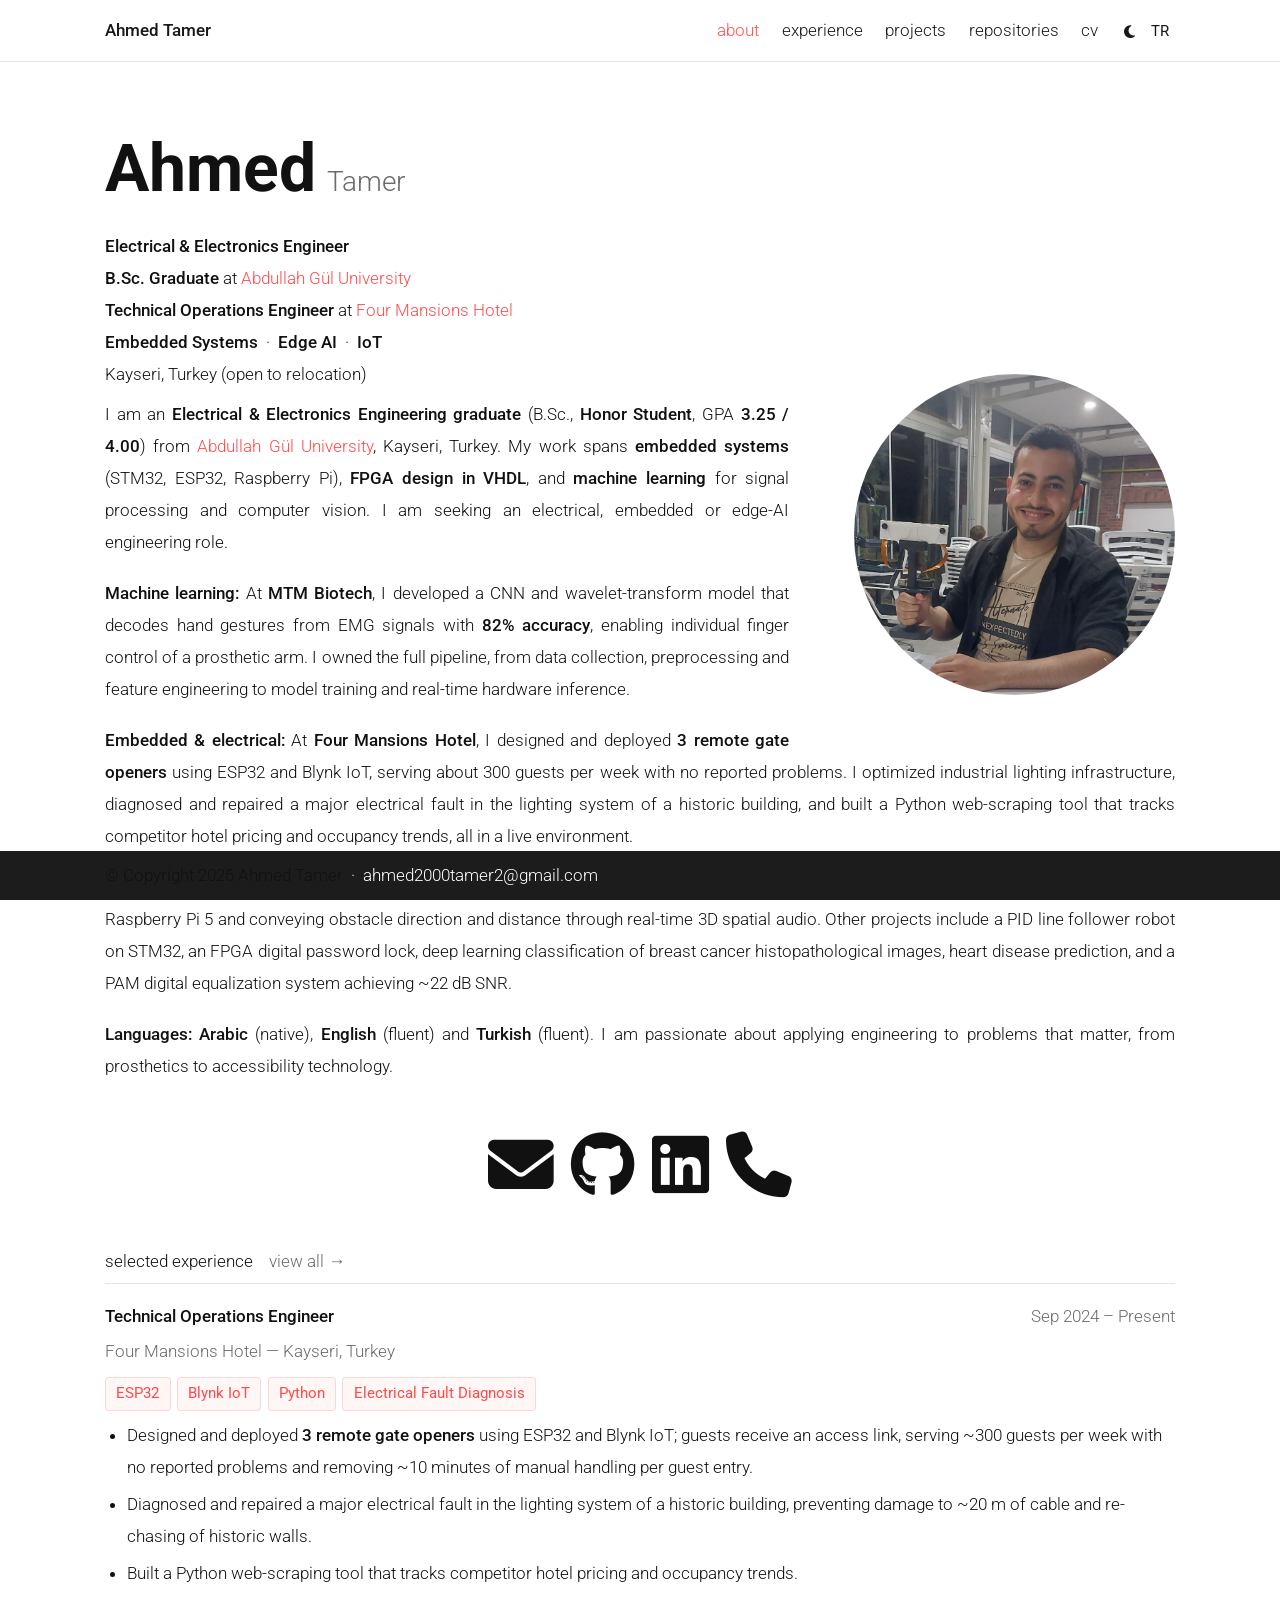
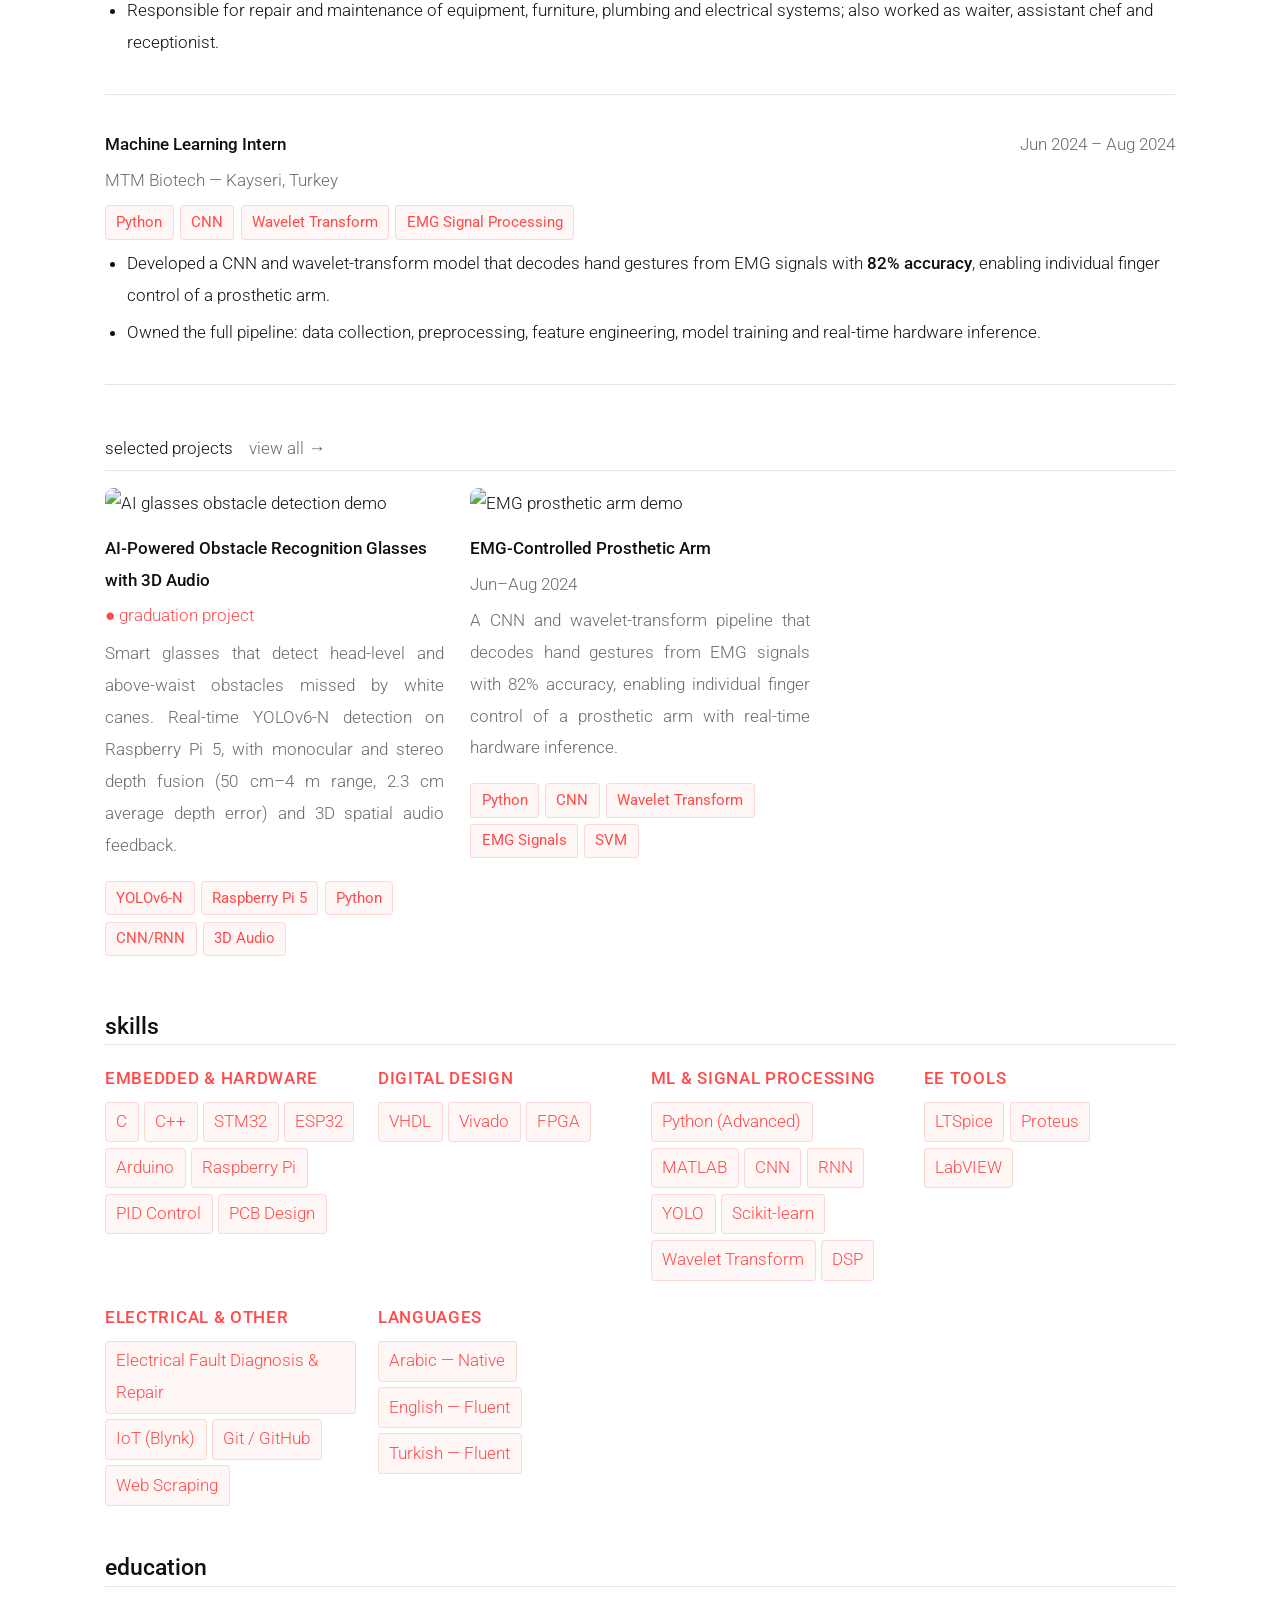
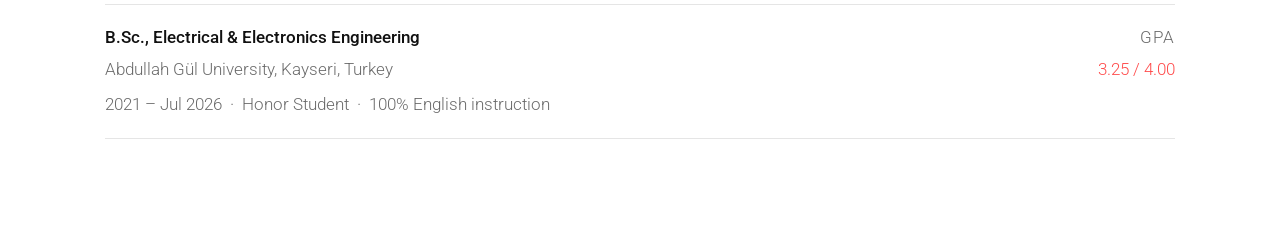
==== commit 5c216850: "Update personal details and project descriptions in index.html" ====
--- a/index.html
+++ b/index.html
@@ -136,9 +136,11 @@
     <header class="post-header">
       <h1 class="post-title"><span class="font-weight-bold">Ahmed</span> <span class="name-last">Tamer</span></h1>
       <p class="desc">
-        <b data-i18n="desc_student">EE Student</b> <span data-i18n="desc_at">at</span> <a href="https://w3.agu.edu.tr/" target="_blank" rel="noopener">Abdullah Gül University</a><br>
+        <b data-i18n="desc_title">Electrical &amp; Electronics Engineer</b><br>
+        <b data-i18n="desc_grad">B.Sc. Graduate</b> <span data-i18n="desc_at">at</span> <a href="https://w3.agu.edu.tr/" target="_blank" rel="noopener">Abdullah Gül University</a><br>
         <b data-i18n="desc_ops">Technical Operations Engineer</b> <span data-i18n="desc_at2">at</span> <a href="https://www.fourmansionshotel.com/" target="_blank" rel="noopener">Four Mansions Hotel</a><br>
-        <b data-i18n="desc_skills">Embedded Systems</b> &nbsp;·&nbsp; <b data-i18n="desc_ml">Machine Learning</b> &nbsp;·&nbsp; <b>IoT</b>
+        <b data-i18n="desc_skills">Embedded Systems</b> &nbsp;·&nbsp; <b data-i18n="desc_ml">Edge AI</b> &nbsp;·&nbsp; <b>IoT</b><br>
+        <span data-i18n="desc_loc">Kayseri, Turkey (open to relocation)</span>
       </p>
     </header>
 
@@ -150,17 +152,17 @@
       </div>
 
       <div class="clearfix" style="text-align:justify;">
-        <p data-i18n="bio1">I am an <strong>Electrical &amp; Electronics Engineering student</strong> at
+        <p data-i18n="bio1">I am an <strong>Electrical &amp; Electronics Engineering graduate</strong> (B.Sc., <strong>Honor Student</strong>, GPA <strong>3.25 / 4.00</strong>) from
           <a href="https://w3.agu.edu.tr/" target="_blank" rel="noopener">Abdullah Gül University</a>,
-          Kayseri, Turkey, with a <strong>GPA of 3.25 / 4.00</strong>. My work sits at the intersection of <strong>embedded systems</strong>, <strong>machine learning</strong>, and <strong>IoT</strong>, with a focus on building end-to-end technical solutions that perform in real-world environments.</p>
-
-        <p data-i18n="bio2"><strong>As an ML engineer</strong>, I specialize in deep learning for classification and signal processing. At <strong>MTM Biotech</strong>, I developed a CNN-based model achieving <strong>82% accuracy</strong> in decoding hand gestures from EMG signals — enabling individual finger control on a prosthetic arm. I applied wavelet transformation for feature extraction and managed the full pipeline from raw data collection to real-time hardware inference.</p>
-
-        <p data-i18n="bio3"><strong>As an embedded systems engineer</strong>, I design and deploy hardware-software solutions using microcontrollers and IoT platforms. At <strong>Four Mansions Hotel</strong>, I built a remote gate opener using ESP32 and Blynk IoT, optimized industrial lighting infrastructure, and developed a Python-based competitor pricing intelligence tool — all in a live production environment.</p>
-
-        <p data-i18n="bio4"><strong>Research &amp; Projects:</strong> I am currently developing <strong>AI-powered smart glasses</strong> for visually impaired users, combining YOLO-based real-time object detection with directional 3D audio feedback on a Raspberry Pi. Recent academic projects include deep learning classification of breast cancer histopathological images, heart disease prediction, and a PAM digital equalization system achieving ~22 dB SNR.</p>
-
-        <p data-i18n="bio5"><strong>Background:</strong> I am fluent in <strong>Arabic</strong> (native), <strong>English</strong>, and <strong>Turkish</strong>. I am passionate about applying engineering to problems that matter — from prosthetics to accessibility technology to energy optimization.</p>
+          Kayseri, Turkey. My work spans <strong>embedded systems</strong> (STM32, ESP32, Raspberry Pi), <strong>FPGA design in VHDL</strong>, and <strong>machine learning</strong> for signal processing and computer vision. I am seeking an electrical, embedded or edge-AI engineering role.</p>
+
+        <p data-i18n="bio2"><strong>Machine learning:</strong> At <strong>MTM Biotech</strong>, I developed a CNN and wavelet-transform model that decodes hand gestures from EMG signals with <strong>82% accuracy</strong>, enabling individual finger control of a prosthetic arm. I owned the full pipeline, from data collection, preprocessing and feature engineering to model training and real-time hardware inference.</p>
+
+        <p data-i18n="bio3"><strong>Embedded &amp; electrical:</strong> At <strong>Four Mansions Hotel</strong>, I designed and deployed <strong>3 remote gate openers</strong> using ESP32 and Blynk IoT, serving about 300 guests per week with no reported problems. I optimized industrial lighting infrastructure, diagnosed and repaired a major electrical fault in the lighting system of a historic building, and built a Python web-scraping tool that tracks competitor hotel pricing and occupancy trends, all in a live environment.</p>
+
+        <p data-i18n="bio4"><strong>Graduation project &amp; academic work:</strong> I designed <strong>AI-powered smart glasses</strong> for visually impaired users, running YOLOv6-N detection on a Raspberry Pi 5 and conveying obstacle direction and distance through real-time 3D spatial audio. Other projects include a PID line follower robot on STM32, an FPGA digital password lock, deep learning classification of breast cancer histopathological images, heart disease prediction, and a PAM digital equalization system achieving ~22 dB SNR.</p>
+
+        <p data-i18n="bio5"><strong>Languages:</strong> <strong>Arabic</strong> (native), <strong>English</strong> (fluent) and <strong>Turkish</strong> (fluent). I am passionate about applying engineering to problems that matter, from prosthetics to accessibility technology.</p>
       </div>
 
       <div class="social">
@@ -183,11 +185,13 @@
         <div class="exp-company" data-i18n="exp1_company">Four Mansions Hotel — Kayseri, Turkey</div>
         <div class="tech-stack">
           <span class="tag">ESP32</span><span class="tag">Blynk IoT</span>
-          <span class="tag">Python</span><span class="tag">Industrial Contactors</span>
+          <span class="tag">Python</span><span class="tag">Electrical Fault Diagnosis</span>
         </div>
         <ul class="exp-bullets" data-i18n="exp1_bullets" data-i18n-html>
-          <li>Designed and deployed a remote Gate Opener system using ESP32 &amp; Blynk IoT, enabling wireless access control and eliminating manual intervention.</li>
-          <li>Built a Python-based web scraping tool to automatically track competitor hotel pricing and occupancy trends.</li>
+          <li>Designed and deployed <strong>3 remote gate openers</strong> using ESP32 and Blynk IoT; guests receive an access link, serving ~300 guests per week with no reported problems and removing ~10 minutes of manual handling per guest entry.</li>
+          <li>Diagnosed and repaired a major electrical fault in the lighting system of a historic building, preventing damage to ~20 m of cable and re-chasing of historic walls.</li>
+          <li>Built a Python web-scraping tool that tracks competitor hotel pricing and occupancy trends.</li>
+          <li>Responsible for repair and maintenance of equipment, furniture, plumbing and electrical systems; also worked as waiter, assistant chef and receptionist.</li>
         </ul>
       </div>
 
@@ -202,8 +206,8 @@
           <span class="tag">Wavelet Transform</span><span class="tag">EMG Signal Processing</span>
         </div>
         <ul class="exp-bullets" data-i18n="exp2_bullets" data-i18n-html>
-          <li>Developed a classification model achieving <strong>82% accuracy</strong> to decode hand gestures from EMG signals, enabling individual finger control on a prosthetic arm.</li>
-          <li>Managed the full ML pipeline: data collection, preprocessing, feature engineering, model training, and real-time inference.</li>
+          <li>Developed a CNN and wavelet-transform model that decodes hand gestures from EMG signals with <strong>82% accuracy</strong>, enabling individual finger control of a prosthetic arm.</li>
+          <li>Owned the full pipeline: data collection, preprocessing, feature engineering, model training and real-time hardware inference.</li>
         </ul>
       </div>
 
@@ -229,12 +233,12 @@
               </figure>
             </div>
             <div class="project-card-header">
-              <span class="project-name" data-i18n="proj1_name">3D Audio &amp; AI-Powered Obstacle Recognition Glasses</span>
-            </div>
-            <div class="ongoing-badge" data-i18n="ongoing_badge">● ongoing</div>
-            <p class="project-desc" data-i18n="proj1_desc">Smart glasses for visually impaired users with real-time object detection and directional 3D audio feedback on Raspberry Pi.</p>
+              <span class="project-name" data-i18n="proj1_name">AI-Powered Obstacle Recognition Glasses with 3D Audio</span>
+            </div>
+            <div class="ongoing-badge" data-i18n="ongoing_badge">● graduation project</div>
+            <p class="project-desc" data-i18n="proj1_desc">Smart glasses that detect head-level and above-waist obstacles missed by white canes. Real-time YOLOv6-N detection on Raspberry Pi 5, with monocular and stereo depth fusion (50 cm–4 m range, 2.3 cm average depth error) and 3D spatial audio feedback.</p>
             <div class="tech-stack">
-              <span class="tag">YOLO</span><span class="tag">Raspberry Pi</span><span class="tag">CNN/RNN</span><span class="tag">3D Audio</span>
+              <span class="tag">YOLOv6-N</span><span class="tag">Raspberry Pi 5</span><span class="tag">Python</span><span class="tag">CNN/RNN</span><span class="tag">3D Audio</span>
             </div>
           </div>
         </a>
@@ -259,10 +263,10 @@
               <span class="project-name" data-i18n="proj_prosthetic_name">EMG-Controlled Prosthetic Arm</span>
               <span class="project-date-tag">Jun–Aug 2024</span>
             </div>
-            <p class="project-desc" data-i18n="proj_prosthetic_desc">A machine learning pipeline that classifies hand gestures from EMG signals to control an individual-finger prosthetic arm in real time, achieving 82% accuracy using CNN and wavelet transformation.</p>
+            <p class="project-desc" data-i18n="proj_prosthetic_desc">A CNN and wavelet-transform pipeline that decodes hand gestures from EMG signals with 82% accuracy, enabling individual finger control of a prosthetic arm with real-time hardware inference.</p>
             <div class="tech-stack">
               <span class="tag">Python</span><span class="tag">CNN</span><span class="tag">Wavelet Transform</span>
-              <span class="tag">Arduino</span><span class="tag">EMG Signals</span><span class="tag">SVM</span>
+              <span class="tag">EMG Signals</span><span class="tag">SVM</span>
             </div>
           </div>
         </a>
@@ -273,33 +277,33 @@
       <h2 data-i18n="section_skills">skills</h2>
       <div class="skills-grid">
         <div class="skill-group">
-          <div class="skill-group-label" data-i18n="skill_prog">Programming</div>
-          <div class="skill-tags">
-            <span class="tag">Python (Advanced)</span><span class="tag">C</span><span class="tag">C++</span><span class="tag">MATLAB</span><span class="tag">VHDL</span>
-          </div>
-        </div>
-        <div class="skill-group">
-          <div class="skill-group-label" data-i18n="skill_ml">ML / Deep Learning</div>
-          <div class="skill-tags">
-            <span class="tag">CNN</span><span class="tag">RNN</span><span class="tag">YOLO</span><span class="tag">Scikit-learn</span><span class="tag">Wavelet Transform</span>
-          </div>
-        </div>
-        <div class="skill-group">
-          <div class="skill-group-label" data-i18n="skill_hw">Hardware</div>
-          <div class="skill-tags">
-            <span class="tag">Arduino</span><span class="tag">STM32</span><span class="tag">ESP32</span><span class="tag">Raspberry Pi</span><span class="tag">FPGA / Vivado</span>
+          <div class="skill-group-label" data-i18n="skill_hw">Embedded &amp; Hardware</div>
+          <div class="skill-tags">
+            <span class="tag">C</span><span class="tag">C++</span><span class="tag">STM32</span><span class="tag">ESP32</span><span class="tag">Arduino</span><span class="tag">Raspberry Pi</span><span class="tag">PID Control</span><span class="tag">PCB Design</span>
+          </div>
+        </div>
+        <div class="skill-group">
+          <div class="skill-group-label" data-i18n="skill_digital">Digital Design</div>
+          <div class="skill-tags">
+            <span class="tag">VHDL</span><span class="tag">Vivado</span><span class="tag">FPGA</span>
+          </div>
+        </div>
+        <div class="skill-group">
+          <div class="skill-group-label" data-i18n="skill_ml">ML &amp; Signal Processing</div>
+          <div class="skill-tags">
+            <span class="tag">Python (Advanced)</span><span class="tag">MATLAB</span><span class="tag">CNN</span><span class="tag">RNN</span><span class="tag">YOLO</span><span class="tag">Scikit-learn</span><span class="tag">Wavelet Transform</span><span class="tag">DSP</span>
           </div>
         </div>
         <div class="skill-group">
           <div class="skill-group-label" data-i18n="skill_ee">EE Tools</div>
           <div class="skill-tags">
-            <span class="tag">LTSpice</span><span class="tag">LabVIEW</span><span class="tag">PCB Design</span><span class="tag">Proteus</span>
-          </div>
-        </div>
-        <div class="skill-group">
-          <div class="skill-group-label" data-i18n="skill_other">Other</div>
-          <div class="skill-tags">
-            <span class="tag">Web Scraping</span><span class="tag">Git / GitHub</span><span class="tag">PID Control</span><span class="tag">DSP</span><span class="tag">IoT</span>
+            <span class="tag">LTSpice</span><span class="tag">Proteus</span><span class="tag">LabVIEW</span>
+          </div>
+        </div>
+        <div class="skill-group">
+          <div class="skill-group-label" data-i18n="skill_other">Electrical &amp; Other</div>
+          <div class="skill-tags">
+            <span class="tag" data-i18n="tag_fault">Electrical Fault Diagnosis &amp; Repair</span><span class="tag">IoT (Blynk)</span><span class="tag">Git / GitHub</span><span class="tag">Web Scraping</span>
           </div>
         </div>
         <div class="skill-group">
@@ -318,7 +322,7 @@
         <div>
           <div class="edu-degree" data-i18n="edu_degree">B.Sc., Electrical &amp; Electronics Engineering</div>
           <div class="edu-uni">Abdullah Gül University, Kayseri, Turkey</div>
-          <div class="edu-detail" data-i18n="edu_detail">2021 – Present &nbsp;·&nbsp; 100% English instruction</div>
+          <div class="edu-detail" data-i18n="edu_detail">2021 – Jul 2026 &nbsp;·&nbsp; Honor Student &nbsp;·&nbsp; 100% English instruction</div>
         </div>
         <div class="edu-gpa">GPA<span>3.25 / 4.00</span></div>
       </div>
@@ -343,70 +347,78 @@
     page_title: "Ahmed Tamer",
     nav_about: "about", nav_experience: "experience", nav_projects: "projects",
     nav_repositories: "repositories", nav_cv: "cv",
-    desc_student: "EE Student", desc_at: "at", desc_at2: "at",
+    desc_title: "Electrical &amp; Electronics Engineer",
+    desc_grad: "B.Sc. Graduate", desc_at: "at", desc_at2: "at",
     desc_ops: "Technical Operations Engineer",
-    desc_skills: "Embedded Systems", desc_ml: "Machine Learning",
-    bio1: `I am an <strong>Electrical &amp; Electronics Engineering student</strong> at <a href="https://w3.agu.edu.tr/" target="_blank" rel="noopener">Abdullah Gül University</a>, Kayseri, Turkey, with a <strong>GPA of 3.25 / 4.00</strong>. My work sits at the intersection of <strong>embedded systems</strong>, <strong>machine learning</strong>, and <strong>IoT</strong>, with a focus on building end-to-end technical solutions that perform in real-world environments.`,
-    bio2: `<strong>As an ML engineer</strong>, I specialize in deep learning for classification and signal processing. At <strong>MTM Biotech</strong>, I developed a CNN-based model achieving <strong>82% accuracy</strong> in decoding hand gestures from EMG signals — enabling individual finger control on a prosthetic arm. I applied wavelet transformation for feature extraction and managed the full pipeline from raw data collection to real-time hardware inference.`,
-    bio3: `<strong>As an embedded systems engineer</strong>, I design and deploy hardware-software solutions using microcontrollers and IoT platforms. At <strong>Four Mansions Hotel</strong>, I built a remote gate opener using ESP32 and Blynk IoT, optimized industrial lighting infrastructure, and developed a Python-based competitor pricing intelligence tool — all in a live production environment.`,
-    bio4: `<strong>Research &amp; Projects:</strong> I am currently developing <strong>AI-powered smart glasses</strong> for visually impaired users, combining YOLO-based real-time object detection with directional 3D audio feedback on a Raspberry Pi. Recent academic projects include deep learning classification of breast cancer histopathological images, heart disease prediction, and a PAM digital equalization system achieving ~22 dB SNR.`,
-    bio5: `<strong>Background:</strong> I am fluent in <strong>Arabic</strong> (native), <strong>English</strong>, and <strong>Turkish</strong>. I am passionate about applying engineering to problems that matter — from prosthetics to accessibility technology to energy optimization.`,
+    desc_skills: "Embedded Systems", desc_ml: "Edge AI",
+    desc_loc: "Kayseri, Turkey (open to relocation)",
+    bio1: `I am an <strong>Electrical &amp; Electronics Engineering graduate</strong> (B.Sc., <strong>Honor Student</strong>, GPA <strong>3.25 / 4.00</strong>) from <a href="https://w3.agu.edu.tr/" target="_blank" rel="noopener">Abdullah Gül University</a>, Kayseri, Turkey. My work spans <strong>embedded systems</strong> (STM32, ESP32, Raspberry Pi), <strong>FPGA design in VHDL</strong>, and <strong>machine learning</strong> for signal processing and computer vision. I am seeking an electrical, embedded or edge-AI engineering role.`,
+    bio2: `<strong>Machine learning:</strong> At <strong>MTM Biotech</strong>, I developed a CNN and wavelet-transform model that decodes hand gestures from EMG signals with <strong>82% accuracy</strong>, enabling individual finger control of a prosthetic arm. I owned the full pipeline, from data collection, preprocessing and feature engineering to model training and real-time hardware inference.`,
+    bio3: `<strong>Embedded &amp; electrical:</strong> At <strong>Four Mansions Hotel</strong>, I designed and deployed <strong>3 remote gate openers</strong> using ESP32 and Blynk IoT, serving about 300 guests per week with no reported problems. I optimized industrial lighting infrastructure, diagnosed and repaired a major electrical fault in the lighting system of a historic building, and built a Python web-scraping tool that tracks competitor hotel pricing and occupancy trends, all in a live environment.`,
+    bio4: `<strong>Graduation project &amp; academic work:</strong> I designed <strong>AI-powered smart glasses</strong> for visually impaired users, running YOLOv6-N detection on a Raspberry Pi 5 and conveying obstacle direction and distance through real-time 3D spatial audio. Other projects include a PID line follower robot on STM32, an FPGA digital password lock, deep learning classification of breast cancer histopathological images, heart disease prediction, and a PAM digital equalization system achieving ~22 dB SNR.`,
+    bio5: `<strong>Languages:</strong> <strong>Arabic</strong> (native), <strong>English</strong> (fluent) and <strong>Turkish</strong> (fluent). I am passionate about applying engineering to problems that matter, from prosthetics to accessibility technology.`,
     section_sel_exp: "selected experience", view_all: "view all →",
     exp1_title: "Technical Operations Engineer", exp1_date: "Sep 2024 – Present",
     exp1_company: "Four Mansions Hotel — Kayseri, Turkey",
-    exp1_bullets: `<li>Designed and deployed a remote Gate Opener system using ESP32 &amp; Blynk IoT, enabling wireless access control and eliminating manual intervention.</li><li>Built a Python-based web scraping tool to automatically track competitor hotel pricing and occupancy trends.</li>`,
+    exp1_bullets: `<li>Designed and deployed <strong>3 remote gate openers</strong> using ESP32 and Blynk IoT; guests receive an access link, serving ~300 guests per week with no reported problems and removing ~10 minutes of manual handling per guest entry.</li><li>Diagnosed and repaired a major electrical fault in the lighting system of a historic building, preventing damage to ~20 m of cable and re-chasing of historic walls.</li><li>Built a Python web-scraping tool that tracks competitor hotel pricing and occupancy trends.</li><li>Responsible for repair and maintenance of equipment, furniture, plumbing and electrical systems; also worked as waiter, assistant chef and receptionist.</li>`,
     exp2_title: "Machine Learning Intern", exp2_date: "Jun 2024 – Aug 2024",
     exp2_company: "MTM Biotech — Kayseri, Turkey",
-    exp2_bullets: `<li>Developed a classification model achieving <strong>82% accuracy</strong> to decode hand gestures from EMG signals, enabling individual finger control on a prosthetic arm.</li><li>Managed the full ML pipeline: data collection, preprocessing, feature engineering, model training, and real-time inference.</li>`,
+    exp2_bullets: `<li>Developed a CNN and wavelet-transform model that decodes hand gestures from EMG signals with <strong>82% accuracy</strong>, enabling individual finger control of a prosthetic arm.</li><li>Owned the full pipeline: data collection, preprocessing, feature engineering, model training and real-time hardware inference.</li>`,
     section_sel_proj: "selected projects",
     proj_prosthetic_name: "EMG-Controlled Prosthetic Arm",
-    proj_prosthetic_desc: "A machine learning pipeline that classifies hand gestures from EMG signals to control an individual-finger prosthetic arm in real time, achieving 82% accuracy using CNN and wavelet transformation.",
-    proj1_name: "3D Audio &amp; AI-Powered Obstacle Recognition Glasses",
-    ongoing_badge: "● ongoing",
-    proj1_desc: "Smart glasses for visually impaired users with real-time object detection and directional 3D audio feedback on Raspberry Pi.",
+    proj_prosthetic_desc: "A CNN and wavelet-transform pipeline that decodes hand gestures from EMG signals with 82% accuracy, enabling individual finger control of a prosthetic arm with real-time hardware inference.",
+    proj1_name: "AI-Powered Obstacle Recognition Glasses with 3D Audio",
+    ongoing_badge: "● graduation project",
+    proj1_desc: "Smart glasses that detect head-level and above-waist obstacles missed by white canes. Real-time YOLOv6-N detection on Raspberry Pi 5, with monocular and stereo depth fusion (50 cm–4 m range, 2.3 cm average depth error) and 3D spatial audio feedback.",
     read_more: "read more →",
     section_skills: "skills",
-    skill_prog: "Programming", skill_ml: "ML / Deep Learning", skill_hw: "Hardware",
-    skill_ee: "EE Tools", skill_other: "Other", skill_lang: "Languages",
+    skill_hw: "Embedded &amp; Hardware", skill_digital: "Digital Design",
+    skill_ml: "ML &amp; Signal Processing",
+    skill_ee: "EE Tools", skill_other: "Electrical &amp; Other", skill_lang: "Languages",
+    tag_fault: "Electrical Fault Diagnosis &amp; Repair",
     lang_arabic: "Arabic — Native", lang_english: "English — Fluent", lang_turkish: "Turkish — Fluent",
     section_edu: "education",
     edu_degree: "B.Sc., Electrical &amp; Electronics Engineering",
-    edu_detail: "2021 – Present &nbsp;·&nbsp; 100% English instruction",
+    edu_detail: "2021 – Jul 2026 &nbsp;·&nbsp; Honor Student &nbsp;·&nbsp; 100% English instruction",
     footer_copy: "© Copyright 2026 Ahmed Tamer"
   },
   tr: {
     page_title: "Ahmed Tamer",
     nav_about: "hakkımda", nav_experience: "deneyim", nav_projects: "projeler",
     nav_repositories: "depolar", nav_cv: "özgeçmiş",
-    desc_student: "EE Öğrencisi", desc_at: "", desc_at2: "",
+    desc_title: "Elektrik &amp; Elektronik Mühendisi",
+    desc_grad: "Lisans Mezunu", desc_at: "", desc_at2: "",
     desc_ops: "Teknik Operasyon Mühendisi",
-    desc_skills: "Gömülü Sistemler", desc_ml: "Makine Öğrenmesi",
-    bio1: `<a href="https://w3.agu.edu.tr/" target="_blank" rel="noopener">Abdullah Gül Üniversitesi</a>'nde, Kayseri, Türkiye'de <strong>3.25 / 4.00</strong> GPA ile <strong>Elektrik ve Elektronik Mühendisliği</strong> öğrencisiyim. Çalışmalarım <strong>gömülü sistemler</strong>, <strong>makine öğrenmesi</strong> ve <strong>IoT</strong> kesişiminde yer almakta olup gerçek dünya ortamlarında çalışan uçtan uca teknik çözümler geliştirmeye odaklanmaktadır.`,
-    bio2: `<strong>ML mühendisi olarak</strong>, sınıflandırma ve sinyal işleme için derin öğrenme alanında uzmanlaşıyorum. <strong>MTM Biotech</strong>'te EMG sinyallerinden el hareketlerini çözmek için <strong>%82 doğruluk</strong> elde eden CNN tabanlı bir model geliştirdim — protez bir kolda bireysel parmak kontrolünü mümkün kılıyor. Özellik çıkarımı için dalgacık dönüşümü uyguladım ve ham veri toplamadan gerçek zamanlı donanım çıkarımına kadar tam pipeline'ı yönettim.`,
-    bio3: `<strong>Gömülü sistem mühendisi olarak</strong>, mikrodenetleyiciler ve IoT platformları kullanan donanım-yazılım çözümleri tasarlıyor ve konuşlandırıyorum. <strong>Four Mansions Hotel</strong>'de ESP32 ve Blynk IoT kullanarak uzaktan kapı açma sistemi kurdum, endüstriyel aydınlatma altyapısını optimize ettim ve Python tabanlı rakip fiyat istihbarat aracı geliştirdim — tümü canlı üretim ortamında.`,
-    bio4: `<strong>Araştırma &amp; Projeler:</strong> Şu anda görme engelli kullanıcılar için YOLO tabanlı gerçek zamanlı nesne tespitini yönlü 3D ses geribildirimiyle Raspberry Pi üzerinde birleştiren <strong>yapay zeka destekli akıllı gözlükler</strong> geliştiriyorum. Son akademik projeler arasında meme kanseri histopatolojik görüntülerinin derin öğrenme sınıflandırması, kalp hastalığı tahmini ve ~22 dB SNR elde eden PAM dijital eşitleme sistemi yer almaktadır.`,
-    bio5: `<strong>Dil Becerileri:</strong> <strong>Arapça</strong> (anadil), <strong>İngilizce</strong> ve <strong>Türkçe</strong> dillerinde akıcıyım. Mühendisliği önemli sorunlara uygulamaya tutkuluyum — protezlerden erişilebilirlik teknolojisine, enerji optimizasyonuna kadar.`,
+    desc_skills: "Gömülü Sistemler", desc_ml: "Uç Yapay Zeka (Edge AI)",
+    desc_loc: "Kayseri, Türkiye (taşınmaya açık)",
+    bio1: `<a href="https://w3.agu.edu.tr/" target="_blank" rel="noopener">Abdullah Gül Üniversitesi</a>, Kayseri, Türkiye <strong>Elektrik ve Elektronik Mühendisliği</strong> mezunuyum (Lisans, <strong>Onur Öğrencisi</strong>, GPA <strong>3.25 / 4.00</strong>). Çalışmalarım <strong>gömülü sistemler</strong> (STM32, ESP32, Raspberry Pi), <strong>VHDL ile FPGA tasarımı</strong> ve sinyal işleme ile bilgisayarlı görü için <strong>makine öğrenmesi</strong> alanlarını kapsıyor. Elektrik, gömülü sistemler veya edge-AI mühendisliği alanında bir pozisyon arıyorum.`,
+    bio2: `<strong>Makine öğrenmesi:</strong> <strong>MTM Biotech</strong>'te EMG sinyallerinden el hareketlerini <strong>%82 doğrulukla</strong> çözen, CNN ve dalgacık dönüşümü tabanlı bir model geliştirdim; bu model protez kolda bireysel parmak kontrolünü mümkün kılıyor. Veri toplama, ön işleme, özellik mühendisliği, model eğitimi ve gerçek zamanlı donanım çıkarımına kadar tüm süreci yönettim.`,
+    bio3: `<strong>Gömülü sistemler ve elektrik:</strong> <strong>Four Mansions Hotel</strong>'de ESP32 ve Blynk IoT kullanarak <strong>3 uzaktan kapı açma sistemi</strong> tasarlayıp devreye aldım; haftada yaklaşık 300 misafire sorunsuz hizmet veriyor. Ayrıca endüstriyel aydınlatma altyapısını optimize ettim, tarihi bir binanın aydınlatma sisteminde büyük bir elektrik arızasını tespit edip onardım ve rakip otel fiyat ile doluluk trendlerini takip eden Python tabanlı bir web kazıma aracı geliştirdim; tümü canlı bir ortamda.`,
+    bio4: `<strong>Bitirme projesi ve akademik çalışmalar:</strong> Görme engelli kullanıcılar için <strong>yapay zeka destekli akıllı gözlükler</strong> tasarladım; Raspberry Pi 5 üzerinde YOLOv6-N ile nesne tespiti yapıyor ve engelin yönünü ile mesafesini gerçek zamanlı 3D uzamsal ses ile aktarıyor. Diğer projelerim arasında STM32 üzerinde PID çizgi izleyen robot, FPGA tabanlı dijital şifre kilidi, meme kanseri histopatolojik görüntülerinin derin öğrenme ile sınıflandırması, kalp hastalığı tahmini ve ~22 dB SNR elde eden PAM dijital eşitleme sistemi yer alıyor.`,
+    bio5: `<strong>Diller:</strong> <strong>Arapça</strong> (anadil), <strong>İngilizce</strong> (akıcı) ve <strong>Türkçe</strong> (akıcı). Mühendisliği önemli sorunlara uygulamaya tutkuluyum; protezlerden erişilebilirlik teknolojisine kadar.`,
     section_sel_exp: "seçili deneyim", view_all: "tümünü gör →",
     exp1_title: "Teknik Operasyon Mühendisi", exp1_date: "Eyl 2024 – Günümüz",
     exp1_company: "Four Mansions Hotel — Kayseri, Türkiye",
-    exp1_bullets: `<li>ESP32 ve Blynk IoT kullanarak uzaktan Kapı Açma sistemi tasarlayıp konuşlandırdım; kablosuz erişim kontrolü sağlayarak manuel müdahale ihtiyacını ortadan kaldırdım.</li><li>Rakip otel fiyatlandırma ve doluluk trendlerini otomatik takip eden Python tabanlı web kazıma aracı geliştirdim.</li>`,
+    exp1_bullets: `<li>ESP32 ve Blynk IoT kullanarak <strong>3 uzaktan kapı açma sistemi</strong> tasarlayıp devreye aldım; misafirler erişim bağlantısı alıyor, haftada ~300 misafire sorunsuz hizmet veriyor ve her giriş için ~10 dakikalık manuel işlemi ortadan kaldırıyor.</li><li>Tarihi bir binanın aydınlatma sistemindeki büyük bir elektrik arızasını tespit edip onardım; ~20 m kablonun zarar görmesini ve tarihi duvarların yeniden oyulmasını önledim.</li><li>Rakip otel fiyatlandırma ve doluluk trendlerini takip eden Python tabanlı web kazıma aracı geliştirdim.</li><li>Ekipman, mobilya, tesisat ve elektrik sistemlerinin onarım ve bakımından sorumluyum; ayrıca garson, aşçı yardımcısı ve resepsiyonist olarak da çalıştım.</li>`,
     exp2_title: "Makine Öğrenmesi Stajyeri", exp2_date: "Haz 2024 – Ağu 2024",
     exp2_company: "MTM Biotech — Kayseri, Türkiye",
-    exp2_bullets: `<li>EMG sinyallerinden el hareketlerini çözmek için <strong>%82 doğruluk</strong> elde eden sınıflandırma modeli geliştirdim; protez kolda bireysel parmak kontrolünü mümkün kıldım.</li><li>Tam ML pipeline'ını yönettim: veri toplama, ön işleme, özellik mühendisliği, model eğitimi ve gerçek zamanlı çıkarım.</li>`,
+    exp2_bullets: `<li>EMG sinyallerinden el hareketlerini <strong>%82 doğrulukla</strong> çözen, CNN ve dalgacık dönüşümü tabanlı bir model geliştirdim; protez kolda bireysel parmak kontrolünü mümkün kıldım.</li><li>Tüm süreci yönettim: veri toplama, ön işleme, özellik mühendisliği, model eğitimi ve gerçek zamanlı donanım çıkarımı.</li>`,
     section_sel_proj: "seçili projeler",
     proj_prosthetic_name: "EMG Kontrollü Protez Kol",
-    proj_prosthetic_desc: "EMG sinyallerinden el hareketlerini sınıflandırarak bireysel parmak kontrolü sağlayan protez kolu gerçek zamanlı kontrol eden, CNN ve dalgacık dönüşümü kullanarak %82 doğruluk elde eden makine öğrenmesi pipeline'ı.",
-    proj1_name: "3D Sesli ve Yapay Zeka Destekli Engel Tanıma Gözlüğü",
-    ongoing_badge: "● devam ediyor",
-    proj1_desc: "Görme engelli kullanıcılar için Raspberry Pi üzerinde gerçek zamanlı nesne tespiti ve yönlü 3D ses geribildirimiyle akıllı gözlük.",
+    proj_prosthetic_desc: "EMG sinyallerinden el hareketlerini %82 doğrulukla çözen CNN ve dalgacık dönüşümü tabanlı bir pipeline; gerçek zamanlı donanım çıkarımıyla protez kolda bireysel parmak kontrolü sağlıyor.",
+    proj1_name: "3D Sesli, Yapay Zeka Destekli Engel Tanıma Gözlüğü",
+    ongoing_badge: "● bitirme projesi",
+    proj1_desc: "Beyaz bastonların kaçırdığı baş seviyesi ve bel üstü engelleri tespit eden akıllı gözlük. Raspberry Pi 5 üzerinde gerçek zamanlı YOLOv6-N tespiti, monoküler ve stereo derinlik birleştirme (50 cm–4 m aralık, 2,3 cm ortalama derinlik hatası) ve 3D uzamsal ses geribildirimi.",
     read_more: "devamını oku →",
     section_skills: "beceriler",
-    skill_prog: "Programlama", skill_ml: "ML / Derin Öğrenme", skill_hw: "Donanım",
-    skill_ee: "EE Araçları", skill_other: "Diğer", skill_lang: "Diller",
+    skill_hw: "Gömülü Sistemler &amp; Donanım", skill_digital: "Dijital Tasarım",
+    skill_ml: "ML &amp; Sinyal İşleme",
+    skill_ee: "EE Araçları", skill_other: "Elektrik &amp; Diğer", skill_lang: "Diller",
+    tag_fault: "Elektrik Arıza Tespiti &amp; Onarımı",
     lang_arabic: "Arapça — Anadil", lang_english: "İngilizce — Akıcı", lang_turkish: "Türkçe — Akıcı",
     section_edu: "eğitim",
     edu_degree: "Lisans, Elektrik &amp; Elektronik Mühendisliği",
-    edu_detail: "2021 – Günümüz &nbsp;·&nbsp; %100 İngilizce eğitim",
+    edu_detail: "2021 – Tem 2026 &nbsp;·&nbsp; Onur Öğrencisi &nbsp;·&nbsp; %100 İngilizce eğitim",
     footer_copy: "© Telif Hakkı 2026 Ahmed Tamer"
   }
 };
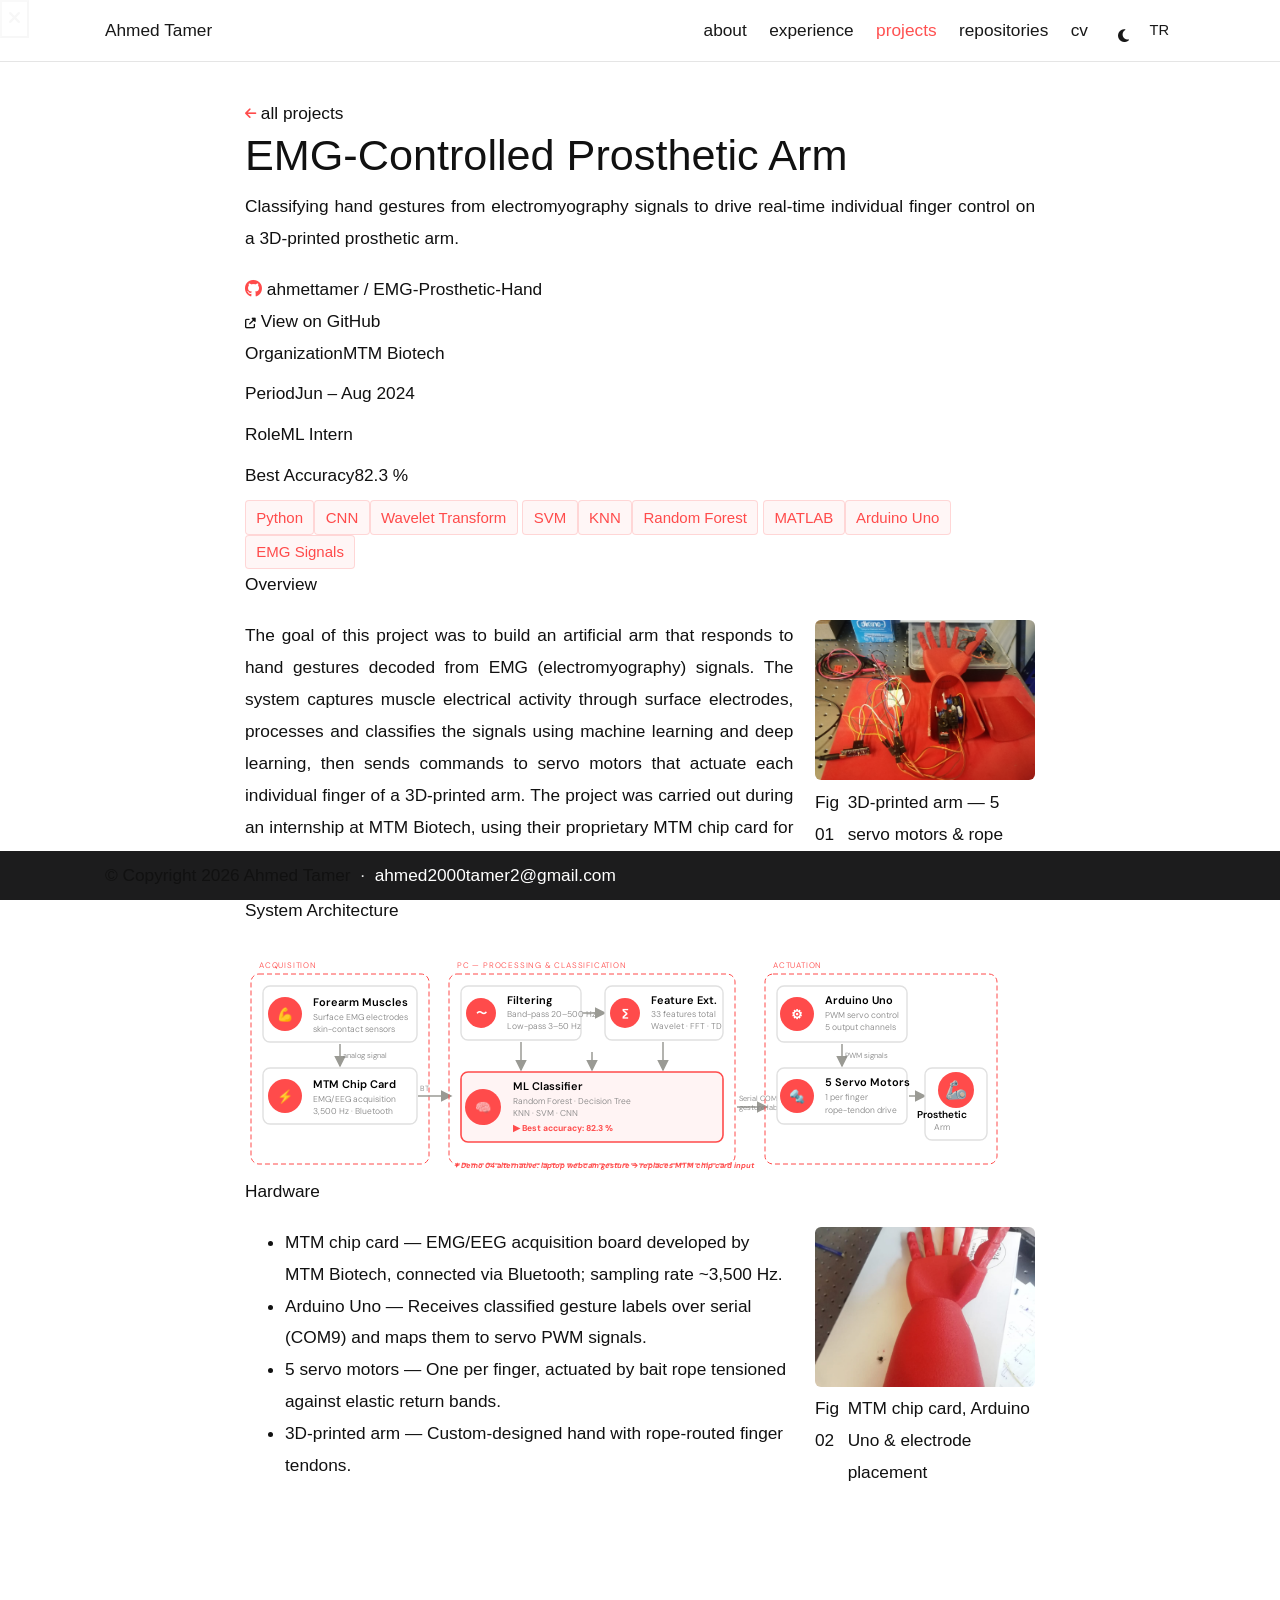
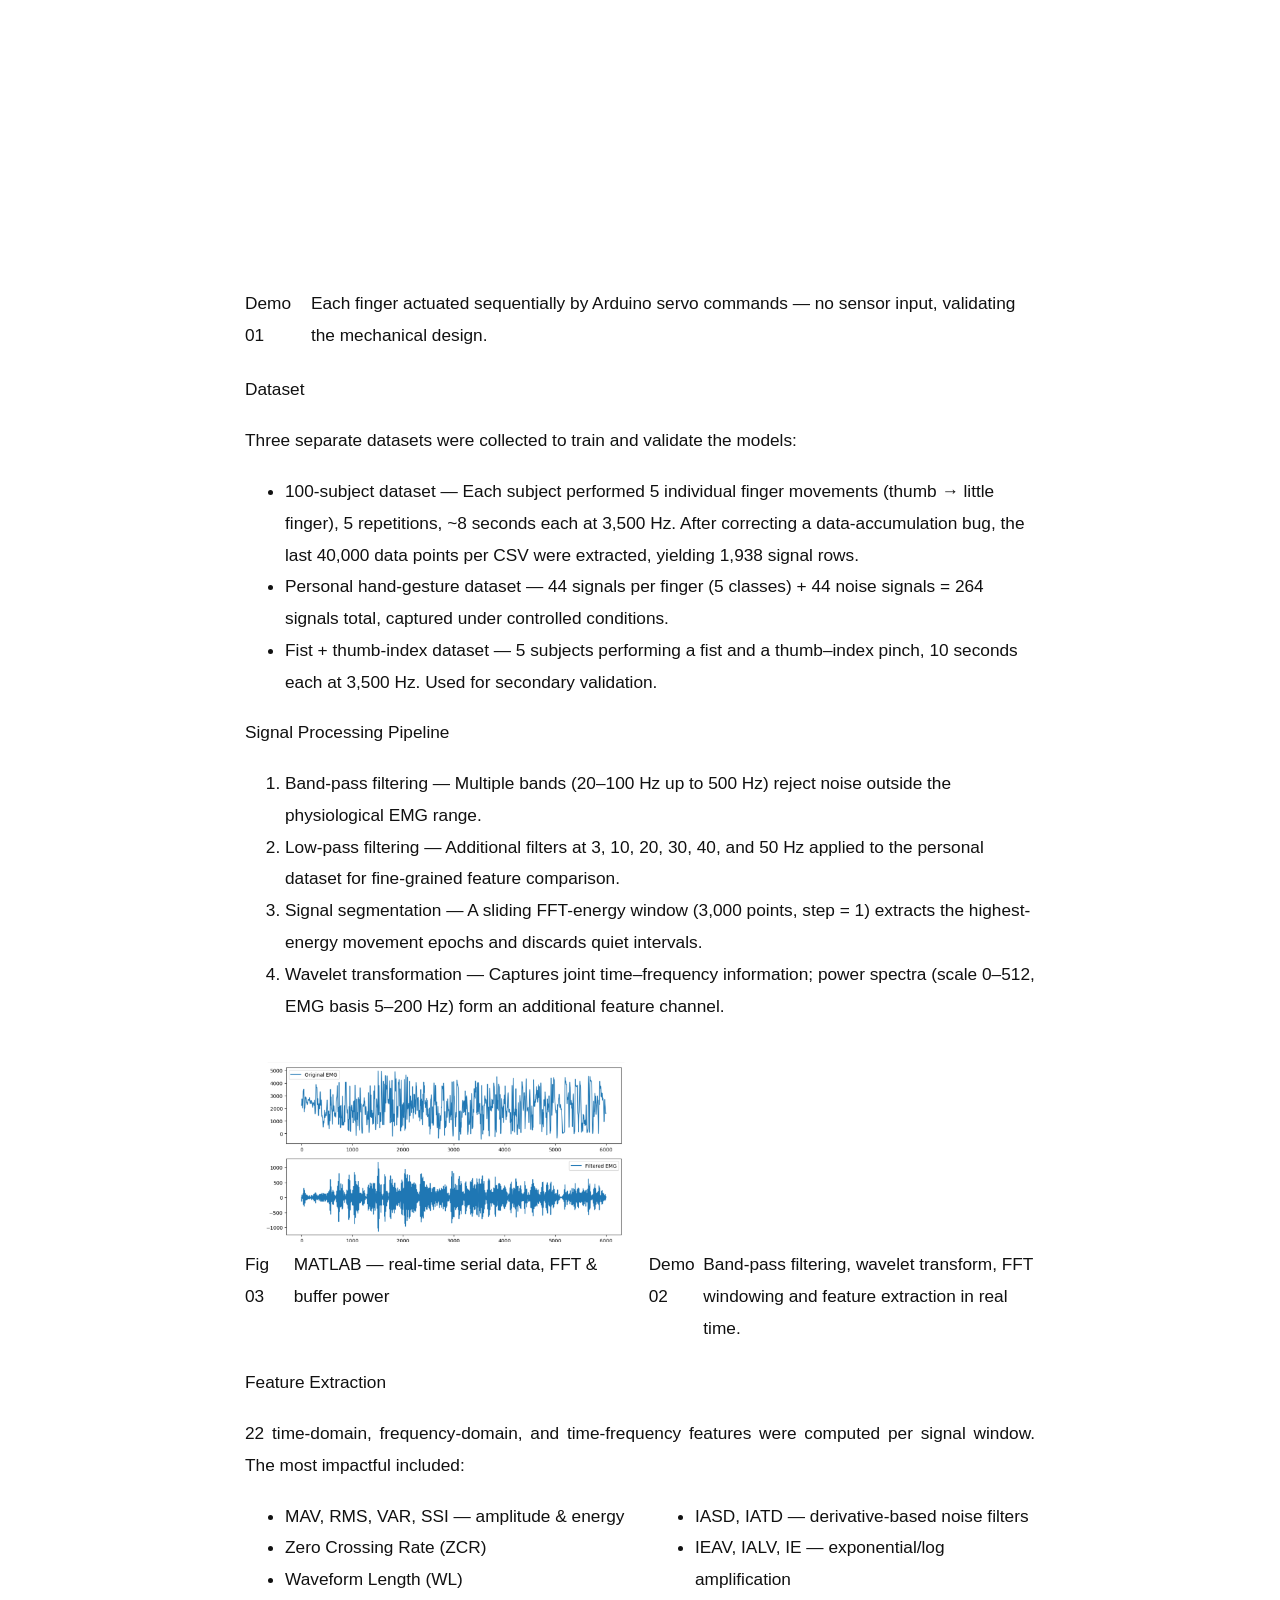
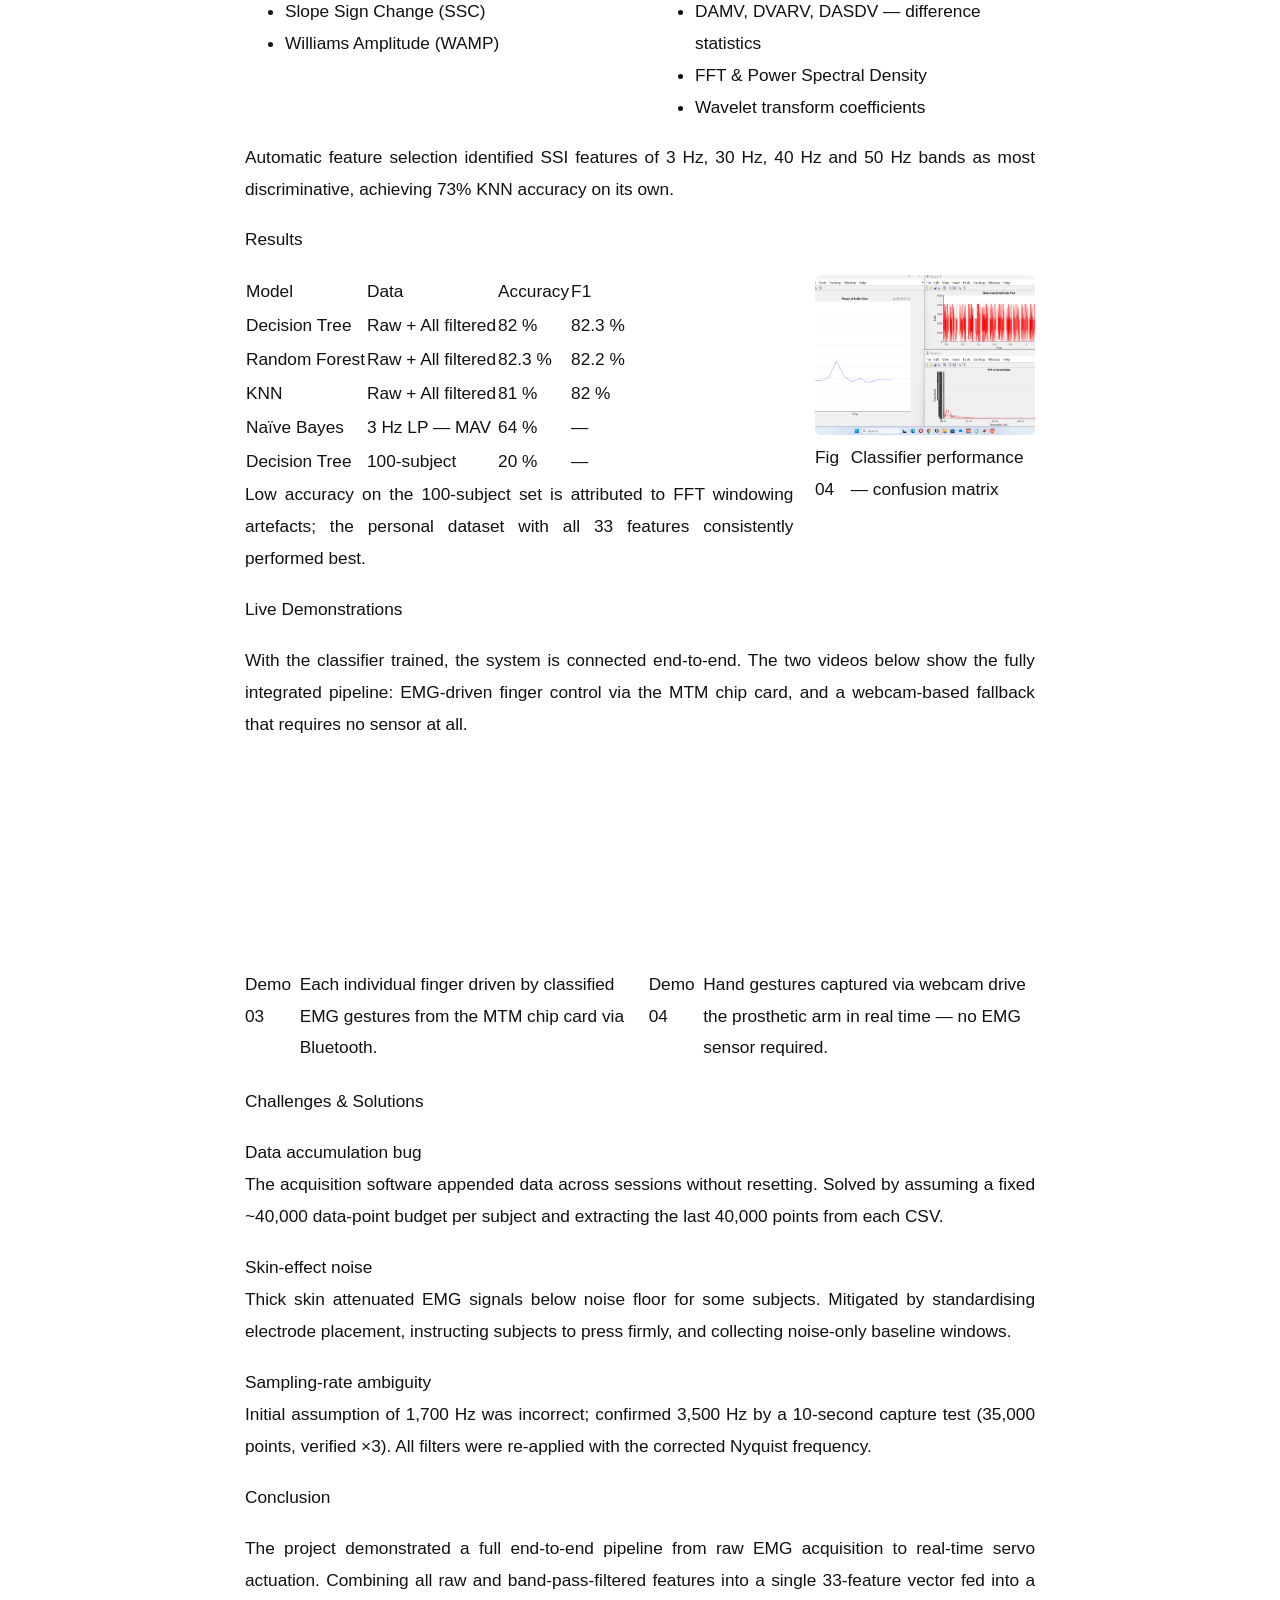
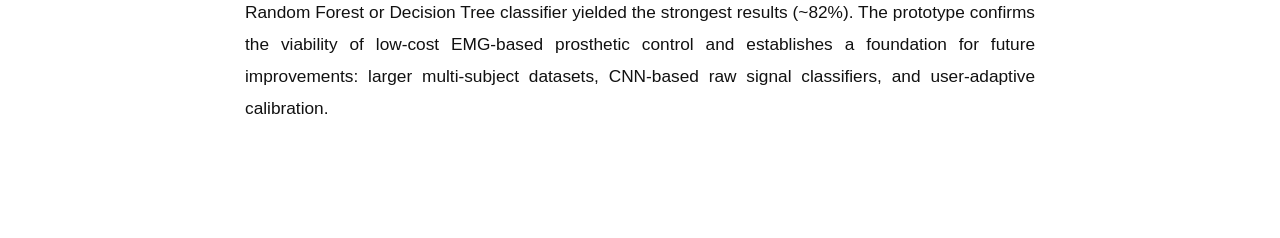
==== commit 3484fddf: "Update fmt.Println message from 'Hello' to 'Goodbye'" ====
--- a/index.html
+++ b/index.html
@@ -1,20 +1,15 @@
 <!DOCTYPE html>
 <html lang="en" data-theme="light" data-lang="en">
 <head>
-  
   <meta charset="UTF-8"/>
   <meta name="viewport" content="width=device-width, initial-scale=1.0"/>
-  <title>Ahmed Tamer</title>
-  <link rel="icon" type="image/jpeg" href="assets/img/ahmed1.jpeg">
+  <title>EMG Prosthetic Arm | Ahmed Tamer</title>
   <link rel="stylesheet" href="https://cdnjs.cloudflare.com/ajax/libs/bootstrap/4.6.2/css/bootstrap.min.css"/>
   <link rel="stylesheet" href="https://cdnjs.cloudflare.com/ajax/libs/font-awesome/6.5.0/css/all.min.css"/>
   <link rel="preconnect" href="https://fonts.googleapis.com">
-  <!-- Roboto Light (300) + Regular (400) for fallback weights -->
-  <link href="https://fonts.googleapis.com/css2?family=Roboto:ital,wght@0,300;0,400;0,500;0,700;1,300;1,400&display=swap" rel="stylesheet">
+  <link href="https://fonts.googleapis.com/css2?family=Lora:ital,wght@0,400;0,600;0,700;1,400&family=DM+Sans:wght@300;400;500;600&family=JetBrains+Mono:wght@400;500&display=swap" rel="stylesheet">
   <link rel="stylesheet" href="assets/style.css"/>
-
   <style>
-    /* ── Global Roboto Light Override ── */
     html, body,
     p, li, div, span, a, td, th,
     .post, .post article,
@@ -27,315 +22,484 @@
       font-family: 'Roboto', sans-serif !important;
       font-weight: 300 !important;
       font-size: 17.28px !important;
-      line-height: 1.85 !important;   /* generous line spacing for 1070px justified layout */
-    }
-
-    /* Headings keep a slightly heavier weight so hierarchy stays clear */
+      line-height: 1.85 !important;
+    }
     h1, h2, h3, h4, h5, h6,
-    .post-title,
-    .exp-title,
-    .project-name,
-    .skill-group-label,
-    .edu-degree,
-    .navbar-brand {
+    .post-title, .exp-title, .project-name,
+    .skill-group-label, .edu-degree, .navbar-brand {
       font-family: 'Roboto', sans-serif !important;
-      font-weight: 500 !important;    /* medium — still in the Roboto family */
-    }
-
-    /* Bold/strong stays readable */
+      font-weight: 500 !important;
+    }
     strong, b {
       font-family: 'Roboto', sans-serif !important;
       font-weight: 500 !important;
     }
-
-    /* Inline code / tech tags stay legible */
     .tag, code, pre {
       font-size: 15px !important;
       line-height: 1.7 !important;
     }
 
-    /* ── Circular Profile Image  321 × 321 px ── */
-    .profile figure img,
-    .profile img {
-      width:  321px !important;
-      height: 321px !important;
-      min-width:  321px !important;
-      min-height: 321px !important;
-      max-width:  321px !important;
-      max-height: 321px !important;
+    /* ── Profile image ── */
+    .profile figure img, .profile img {
+      width: 321px !important; height: 321px !important;
+      min-width: 321px !important; min-height: 321px !important;
+      max-width: 321px !important; max-height: 321px !important;
       border-radius: 50% !important;
       object-fit: cover !important;
       object-position: center top !important;
       display: block !important;
     }
-
-    /* Give the figure a fixed size so the float doesn't collapse */
-    .profile figure {
-      width:  321px !important;
-      height: 321px !important;
-      margin: 0 0 1.25rem 1.75rem !important;
-    }
-
-    .profile {
-      float: right;
-      margin-left: 2rem;
-    }
-    /* ── Icon size fix — overrides the global "a" font-size reset above ── */
-.social .contact-icons,
-.social .contact-icons a,
-.social .contact-icons a i {
-  font-size: 3.8rem !important;  /* ← change this ONE number to resize all icons */
-  line-height: 1 !important;
-}
+    .profile figure { width: 321px !important; height: 321px !important; margin: 0 0 1.25rem 1.75rem !important; }
+    .profile { float: right; margin-left: 2rem; }
+
+    /* ── Icon size ── */
+    .social .contact-icons,
+    .social .contact-icons a,
+    .social .contact-icons a i {
+      font-size: 3.8rem !important;
+      line-height: 1 !important;
+    }
+
+    /* ══════════════════════════════════════
+       IMAGE / FIGURE FIXES
+    ══════════════════════════════════════ */
+
+    /* Aside figures (float next to text) — fixed compact width */
+    .aside-fig {
+      width: 220px !important;
+      min-width: 220px !important;
+      max-width: 220px !important;
+      flex-shrink: 0 !important;
+      cursor: zoom-in;
+    }
+    .aside-fig img {
+      width: 100% !important;
+      height: 160px !important;
+      object-fit: cover !important;
+      display: block !important;
+      border-radius: 6px !important;
+    }
+
+    /* Aside wrap layout: text + small figure side by side */
+    .aside-wrap {
+      display: flex !important;
+      align-items: flex-start !important;
+      gap: 1.25rem !important;
+    }
+    .aside-wrap.left { flex-direction: row-reverse !important; }
+    .aside-wrap > p,
+    .aside-wrap > div:not(.aside-fig),
+    .aside-wrap > ul {
+      flex: 1 1 0 !important;
+      min-width: 0 !important;
+    }
+
+    /* Two-up grid: equal columns, no overflow */
+    .two-up {
+      display: grid !important;
+      grid-template-columns: 1fr 1fr !important;
+      gap: 1rem !important;
+    }
+    .two-up .fig {
+      width: 100% !important;
+      min-width: 0 !important;
+    }
+    .two-up .fig img,
+    .two-up .fig video {
+      width: 100% !important;
+      height: 180px !important;
+      object-fit: cover !important;
+      display: block !important;
+      border-radius: 6px !important;
+    }
+
+    /* Full-width single figures */
+    .fig {
+      margin: 1.25rem 0 !important;
+    }
+    .fig > img,
+    .fig > video {
+      width: 100% !important;
+      max-height: 360px !important;
+      object-fit: cover !important;
+      display: block !important;
+      border-radius: 6px !important;
+    }
+
+    /* Fig caption bar */
+    .fig-meta {
+      display: flex !important;
+      align-items: baseline !important;
+      gap: .5rem !important;
+      margin-top: .4rem !important;
+      font-size: 13px !important;
+      color: #777 !important;
+    }
+    .fig-num { font-weight: 500 !important; }
   </style>
 </head>
-<body class="fixed-top-nav">
-
-<!-- ── NAVBAR ── -->
-<header>
-  <nav id="navbar" class="navbar navbar-light navbar-expand-sm fixed-top">
-    <div class="container">
-      <a class="navbar-brand" href="index.html">Ahmed Tamer</a>
-      <button class="navbar-toggler collapsed ml-auto" type="button"
-        data-toggle="collapse" data-target="#navbarNav"
-        aria-controls="navbarNav" aria-expanded="false" aria-label="Toggle navigation">
-        <span class="sr-only">Toggle navigation</span>
-        <span class="icon-bar top-bar"></span>
-        <span class="icon-bar middle-bar"></span>
-        <span class="icon-bar bottom-bar"></span>
-      </button>
-      <div class="collapse navbar-collapse text-right" id="navbarNav">
-        <ul class="navbar-nav ml-auto flex-nowrap align-items-center">
-          <li class="nav-item active"><a class="nav-link" href="index.html" data-i18n="nav_about">about</a></li>
-          <li class="nav-item"><a class="nav-link" href="experience.html" data-i18n="nav_experience">experience</a></li>
-          <li class="nav-item"><a class="nav-link" href="projects.html" data-i18n="nav_projects">projects</a></li>
-          <li class="nav-item"><a class="nav-link" href="repositories.html" data-i18n="nav_repositories">repositories</a></li>
-          <li class="nav-item"><a class="nav-link" href="assets/pdf/cv.pdf" target="_blank" data-i18n="nav_cv">cv</a></li>
-          <li class="nav-item ml-1">
-            <button id="light-toggle" title="Change theme">
-              <i class="fas fa-moon"></i>
-              <i class="fas fa-sun"></i>
-            </button>
-          </li>
-          <li class="nav-item ml-1">
-            <button id="lang-toggle" title="Change language">TR</button>
-          </li>
-        </ul>
+<body>
+
+<!-- NAVBAR -->
+<nav id="navbar" class="navbar navbar-light navbar-expand-sm fixed-top">
+  <div class="container">
+    <a class="navbar-brand" href="index.html">Ahmed Tamer</a>
+    <button class="navbar-toggler collapsed" type="button" data-toggle="collapse" data-target="#navbarNav" aria-expanded="false">
+      <span class="icon-bar top-bar"></span>
+      <span class="icon-bar middle-bar"></span>
+      <span class="icon-bar bottom-bar"></span>
+    </button>
+    <div class="collapse navbar-collapse" id="navbarNav">
+      <ul class="navbar-nav ml-auto">
+        <li class="nav-item"><a class="nav-link" href="index.html" data-i18n="nav_about">about</a></li>
+        <li class="nav-item"><a class="nav-link" href="experience.html" data-i18n="nav_experience">experience</a></li>
+        <li class="nav-item active"><a class="nav-link" href="projects.html" data-i18n="nav_projects">projects</a></li>
+        <li class="nav-item"><a class="nav-link" href="repositories.html" data-i18n="nav_repositories">repositories</a></li>
+        <li class="nav-item"><a class="nav-link" href="assets/pdf/cv.pdf" target="_blank" data-i18n="nav_cv">cv</a></li>
+        <li class="nav-item d-flex align-items-center ml-2">
+          <button id="light-toggle" title="Toggle theme">
+            <i class="fas fa-moon"></i><i class="fas fa-sun"></i>
+          </button>
+        </li>
+        <li class="nav-item d-flex align-items-center ml-2">
+          <button id="lang-toggle">TR</button>
+        </li>
+      </ul>
+    </div>
+  </div>
+</nav>
+
+<progress id="progress" value="0" max="100"></progress>
+
+<!-- LIGHTBOX -->
+<div id="lightbox">
+  <button id="lightbox-close"><i class="fas fa-times"></i></button>
+  <img id="lightbox-img" src="" alt="">
+</div>
+
+<!-- MAIN -->
+<div class="container post fade-up" style="max-width:820px;padding-top:2rem;">
+<article class="post-body">
+
+  <a href="projects.html" class="back-link">
+    <i class="fas fa-arrow-left fa-xs"></i>
+    <span data-i18n="back_projects">all projects</span>
+  </a>
+
+  <h1 class="project-title" data-i18n="proj_title">EMG-Controlled Prosthetic Arm</h1>
+  <p class="project-subtitle" data-i18n="proj_subtitle">Classifying hand gestures from electromyography signals to drive real-time individual finger control on a 3D-printed prosthetic arm.</p>
+
+  <a class="github-link" href="https://github.com/ahmettamer/EMG-Prosthetic-Hand" target="_blank" rel="noopener">
+    <i class="fab fa-github"></i>
+    <span>ahmettamer / EMG-Prosthetic-Hand</span>
+    <div class="github-sep"></div>
+    <span class="github-badge"><i class="fas fa-external-link-alt" style="font-size:.62rem"></i> View on GitHub</span>
+  </a>
+
+  <div class="meta-grid">
+    <div class="meta-item"><label data-i18n="meta_org">Organization</label><span>MTM Biotech</span></div>
+    <div class="meta-item"><label data-i18n="meta_period">Period</label><span data-i18n="meta_period_val">Jun – Aug 2024</span></div>
+    <div class="meta-item"><label data-i18n="meta_role">Role</label><span data-i18n="meta_role_val">ML Intern</span></div>
+    <div class="meta-item"><label data-i18n="meta_result">Best Accuracy</label><span class="badge-accent">82.3 %</span></div>
+  </div>
+
+  <div class="tags">
+    <span class="tag">Python</span><span class="tag">CNN</span><span class="tag">Wavelet Transform</span>
+    <span class="tag">SVM</span><span class="tag">KNN</span><span class="tag">Random Forest</span>
+    <span class="tag">MATLAB</span><span class="tag">Arduino Uno</span><span class="tag">EMG Signals</span>
+  </div>
+
+  <!-- ── OVERVIEW ── -->
+  <p class="section-label" role="heading" aria-level="2" data-i18n="sec_overview">Overview</p>
+  <div class="aside-wrap">
+    <p data-i18n="overview_text">The goal of this project was to build an artificial arm that responds to hand gestures decoded from EMG (electromyography) signals. The system captures muscle electrical activity through surface electrodes, processes and classifies the signals using machine learning and deep learning, then sends commands to servo motors that actuate each individual finger of a 3D-printed arm. The project was carried out during an internship at MTM Biotech, using their proprietary MTM chip card for EMG acquisition.</p>
+    <figure class="aside-fig" style="margin:0" onclick="openLightbox('assets/image11.jpg')">
+      <img src="assets/image11.jpg" alt="3D-printed prosthetic arm">
+      <figcaption class="fig-meta">
+        <span class="fig-num">Fig 01</span>
+        <span class="fig-caption" data-i18n="img1_cap">3D-printed arm — 5 servo motors &amp; rope tendons</span>
+      </figcaption>
+    </figure>
+  </div>
+
+  <!-- ── SYSTEM ARCHITECTURE ── -->
+  <p class="section-label" role="heading" aria-level="2" data-i18n="sec_arch">System Architecture</p>
+  <div class="arch-wrap">
+    <svg id="arch-svg" viewBox="0 0 760 230" xmlns="http://www.w3.org/2000/svg" width="760" height="230">
+      <defs>
+        <marker id="arr" markerWidth="8" markerHeight="8" refX="7" refY="4" orient="auto">
+          <path d="M0,0 L8,4 L0,8 Z" fill="#9a9a94"/>
+        </marker>
+      </defs>
+      <style>
+        #arch-svg text{font-family:'DM Sans',sans-serif}
+        .an{fill:var(--global-card-bg-color,#fff);stroke:var(--global-divider-color,#e0e0e0);stroke-width:1.4}
+        .an-hl{fill:rgba(255,75,75,.06);stroke:var(--global-theme-color,#ff4b4b);stroke-width:1.6}
+        .gl{fill:none;stroke:var(--global-theme-color,#ff4b4b);stroke-width:1;stroke-dasharray:5 3}
+        .gt{font-size:8px;font-family:'JetBrains Mono',monospace;text-transform:uppercase;letter-spacing:.1em;fill:var(--global-theme-color,#ff4b4b)}
+        .nt{font-size:11px;font-weight:600;fill:var(--global-text-color,#000)}
+        .ns{font-size:8.5px;font-family:'JetBrains Mono',monospace;fill:var(--global-text-color-light,#828282)}
+        .arr{stroke:#9a9a94;stroke-width:1.5;marker-end:url(#arr)}
+        .arr-lbl{font-size:7.5px;font-family:'JetBrains Mono',monospace;fill:var(--global-text-color-light,#828282)}
+        .ic{fill:var(--global-theme-color,#ff4b4b)}
+        .it{font-size:13px;fill:#fff;font-weight:700;text-anchor:middle;dominant-baseline:central}
+        .acc-text{fill:var(--global-theme-color,#ff4b4b);font-weight:700}
+      </style>
+      <rect class="gl" x="6" y="28" width="178" height="190" rx="8"/>
+      <text class="gt" x="14" y="22">Acquisition</text>
+      <rect class="an" x="18" y="40" width="154" height="56" rx="7"/>
+      <circle class="ic" cx="40" cy="68" r="17"/>
+      <text class="it" x="40" y="68">💪</text>
+      <text class="nt" x="68" y="60">Forearm Muscles</text>
+      <text class="ns" x="68" y="74">Surface EMG electrodes</text>
+      <text class="ns" x="68" y="86">skin-contact sensors</text>
+      <line class="arr" x1="95" y1="98" x2="95" y2="120"/>
+      <text class="arr-lbl" x="98" y="112">analog signal</text>
+      <rect class="an" x="18" y="122" width="154" height="56" rx="7"/>
+      <circle class="ic" cx="40" cy="150" r="17"/>
+      <text class="it" x="40" y="150">⚡</text>
+      <text class="nt" x="68" y="142">MTM Chip Card</text>
+      <text class="ns" x="68" y="156">EMG/EEG acquisition</text>
+      <text class="ns" x="68" y="168">3,500 Hz · Bluetooth</text>
+      <line class="arr" x1="173" y1="150" x2="206" y2="150"/>
+      <text class="arr-lbl" x="175" y="145">BT</text>
+      <rect class="gl" x="204" y="28" width="286" height="190" rx="8"/>
+      <text class="gt" x="212" y="22">PC — Processing &amp; Classification</text>
+      <rect class="an" x="216" y="40" width="120" height="54" rx="7"/>
+      <circle class="ic" cx="236" cy="67" r="15"/>
+      <text class="it" x="236" y="67" style="font-size:11px">〜</text>
+      <text class="nt" x="262" y="58">Filtering</text>
+      <text class="ns" x="262" y="71">Band-pass 20–500 Hz</text>
+      <text class="ns" x="262" y="83">Low-pass 3–50 Hz</text>
+      <line class="arr" x1="338" y1="67" x2="360" y2="67"/>
+      <rect class="an" x="360" y="40" width="118" height="54" rx="7"/>
+      <circle class="ic" cx="380" cy="67" r="15"/>
+      <text class="it" x="380" y="67" style="font-size:13px">∑</text>
+      <text class="nt" x="406" y="58">Feature Ext.</text>
+      <text class="ns" x="406" y="71">33 features total</text>
+      <text class="ns" x="406" y="83">Wavelet · FFT · TD</text>
+      <line class="arr" x1="276" y1="96" x2="276" y2="124"/>
+      <line class="arr" x1="418" y1="96" x2="418" y2="124"/>
+      <line class="arr" x1="347" y1="106" x2="347" y2="124"/>
+      <rect class="an-hl" x="216" y="126" width="262" height="70" rx="7"/>
+      <circle class="ic" cx="238" cy="161" r="18"/>
+      <text class="it" x="238" y="161">🧠</text>
+      <text class="nt" x="268" y="144">ML Classifier</text>
+      <text class="ns" x="268" y="158">Random Forest · Decision Tree</text>
+      <text class="ns" x="268" y="170">KNN · SVM · CNN</text>
+      <text class="ns acc-text" x="268" y="185">▶ Best accuracy: 82.3 %</text>
+      <line class="arr" x1="492" y1="161" x2="522" y2="161"/>
+      <text class="arr-lbl" x="494" y="155">Serial COM9</text>
+      <text class="arr-lbl" x="494" y="164">gesture label</text>
+      <rect class="gl" x="520" y="28" width="232" height="190" rx="8"/>
+      <text class="gt" x="528" y="22">Actuation</text>
+      <rect class="an" x="532" y="40" width="130" height="56" rx="7"/>
+      <circle class="ic" cx="552" cy="68" r="17"/>
+      <text class="it" x="552" y="68">⚙</text>
+      <text class="nt" x="580" y="58">Arduino Uno</text>
+      <text class="ns" x="580" y="72">PWM servo control</text>
+      <text class="ns" x="580" y="84">5 output channels</text>
+      <line class="arr" x1="597" y1="98" x2="597" y2="120"/>
+      <text class="arr-lbl" x="600" y="112">PWM signals</text>
+      <rect class="an" x="532" y="122" width="130" height="56" rx="7"/>
+      <circle class="ic" cx="552" cy="150" r="17"/>
+      <text class="it" x="552" y="150">🔩</text>
+      <text class="nt" x="580" y="140">5 Servo Motors</text>
+      <text class="ns" x="580" y="154">1 per finger</text>
+      <text class="ns" x="580" y="167">rope-tendon drive</text>
+      <line class="arr" x1="664" y1="150" x2="680" y2="150"/>
+      <rect class="an" x="680" y="122" width="62" height="72" rx="7"/>
+      <circle class="ic" cx="711" cy="144" r="18"/>
+      <text class="it" x="711" y="144" style="font-size:18px">🦾</text>
+      <text class="nt" x="697" y="172" style="font-size:10px;text-anchor:middle">Prosthetic</text>
+      <text class="ns" x="697" y="184" style="text-anchor:middle">Arm</text>
+      <text class="arr-lbl acc-text" x="208" y="222" style="font-style:italic;font-size:7.5px">✦ Demo 04 alternative: laptop webcam gesture → replaces MTM chip card input</text>
+    </svg>
+  </div>
+
+  <!-- ── HARDWARE ── -->
+  <p class="section-label" role="heading" aria-level="2" data-i18n="sec_hardware">Hardware</p>
+  <div class="aside-wrap left">
+    <figure class="aside-fig" style="margin:0" onclick="openLightbox('assets/image3.jpg')">
+      <img src="assets/image3.jpg" alt="Hardware setup">
+      <figcaption class="fig-meta">
+        <span class="fig-num">Fig 02</span>
+        <span class="fig-caption" data-i18n="img3_cap">MTM chip card, Arduino Uno &amp; electrode placement</span>
+      </figcaption>
+    </figure>
+    <ul>
+      <li data-i18n="hw1"><strong>MTM chip card</strong> — EMG/EEG acquisition board developed by MTM Biotech, connected via Bluetooth; sampling rate ~3,500 Hz.</li>
+      <li data-i18n="hw2"><strong>Arduino Uno</strong> — Receives classified gesture labels over serial (COM9) and maps them to servo PWM signals.</li>
+      <li data-i18n="hw3"><strong>5 servo motors</strong> — One per finger, actuated by bait rope tensioned against elastic return bands.</li>
+      <li data-i18n="hw4"><strong>3D-printed arm</strong> — Custom-designed hand with rope-routed finger tendons.</li>
+    </ul>
+  </div>
+
+  <figure class="fig">
+    <video src="assets/video2.mp4" autoplay muted loop playsinline></video>
+    <figcaption class="fig-meta">
+      <span class="fig-num">Demo 01</span>
+      <span class="fig-caption" data-i18n="vid2_desc">Each finger actuated sequentially by Arduino servo commands — no sensor input, validating the mechanical design.</span>
+    </figcaption>
+  </figure>
+
+  <!-- ── DATASET ── -->
+  <p class="section-label" role="heading" aria-level="2" data-i18n="sec_dataset">Dataset</p>
+  <p data-i18n="dataset_intro">Three separate datasets were collected to train and validate the models:</p>
+  <ul>
+    <li data-i18n="ds1"><strong>100-subject dataset</strong> — Each subject performed 5 individual finger movements (thumb → little finger), 5 repetitions, ~8 seconds each at 3,500 Hz. After correcting a data-accumulation bug, the last 40,000 data points per CSV were extracted, yielding 1,938 signal rows.</li>
+    <li data-i18n="ds2"><strong>Personal hand-gesture dataset</strong> — 44 signals per finger (5 classes) + 44 noise signals = 264 signals total, captured under controlled conditions.</li>
+    <li data-i18n="ds3"><strong>Fist + thumb-index dataset</strong> — 5 subjects performing a fist and a thumb–index pinch, 10 seconds each at 3,500 Hz. Used for secondary validation.</li>
+  </ul>
+
+  <!-- ── SIGNAL PROCESSING ── -->
+  <p class="section-label" role="heading" aria-level="2" data-i18n="sec_processing">Signal Processing Pipeline</p>
+  <ol class="pipeline-steps">
+    <li><div><strong>Band-pass filtering</strong> — Multiple bands (20–100 Hz up to 500 Hz) reject noise outside the physiological EMG range.</div></li>
+    <li><div><strong>Low-pass filtering</strong> — Additional filters at 3, 10, 20, 30, 40, and 50 Hz applied to the personal dataset for fine-grained feature comparison.</div></li>
+    <li><div><strong>Signal segmentation</strong> — A sliding FFT-energy window (3,000 points, step = 1) extracts the highest-energy movement epochs and discards quiet intervals.</div></li>
+    <li><div><strong>Wavelet transformation</strong> — Captures joint time–frequency information; power spectra (scale 0–512, EMG basis 5–200 Hz) form an additional feature channel.</div></li>
+  </ol>
+
+  <div class="two-up">
+    <figure class="fig" onclick="openLightbox('assets/image2.png')" style="cursor:zoom-in">
+      <img src="assets/image2.png" alt="MATLAB signal plots">
+      <figcaption class="fig-meta">
+        <span class="fig-num">Fig 03</span>
+        <span class="fig-caption" data-i18n="img2_cap">MATLAB — real-time serial data, FFT &amp; buffer power</span>
+      </figcaption>
+    </figure>
+    <figure class="fig">
+      <video src="assets/video1.mp4" autoplay muted loop playsinline></video>
+      <figcaption class="fig-meta">
+        <span class="fig-num">Demo 02</span>
+        <span class="fig-caption" data-i18n="vid1_desc">Band-pass filtering, wavelet transform, FFT windowing and feature extraction in real time.</span>
+      </figcaption>
+    </figure>
+  </div>
+
+  <!-- ── FEATURE EXTRACTION ── -->
+  <p class="section-label" role="heading" aria-level="2" data-i18n="sec_features">Feature Extraction</p>
+  <p data-i18n="features_intro">22 time-domain, frequency-domain, and time-frequency features were computed per signal window. The most impactful included:</p>
+  <div class="row">
+    <div class="col-md-6">
+      <ul>
+        <li>MAV, RMS, VAR, SSI — amplitude &amp; energy</li>
+        <li>Zero Crossing Rate (ZCR)</li>
+        <li>Waveform Length (WL)</li>
+        <li>Slope Sign Change (SSC)</li>
+        <li>Williams Amplitude (WAMP)</li>
+      </ul>
+    </div>
+    <div class="col-md-6">
+      <ul>
+        <li>IASD, IATD — derivative-based noise filters</li>
+        <li>IEAV, IALV, IE — exponential/log amplification</li>
+        <li>DAMV, DVARV, DASDV — difference statistics</li>
+        <li>FFT &amp; Power Spectral Density</li>
+        <li>Wavelet transform coefficients</li>
+      </ul>
+    </div>
+  </div>
+  <p class="note-text" data-i18n="feature_selection_note">Automatic feature selection identified SSI features of 3 Hz, 30 Hz, 40 Hz and 50 Hz bands as most discriminative, achieving 73% KNN accuracy on its own.</p>
+
+  <!-- ── RESULTS ── -->
+  <p class="section-label" role="heading" aria-level="2" data-i18n="sec_results">Results</p>
+  <div class="aside-wrap">
+    <div>
+      <div class="table-responsive" role="region" aria-label="Model performance results" tabindex="0">
+      <table class="results-table">
+        <caption class="sr-only">Classifier model results</caption>
+        <thead>
+          <tr>
+            <th scope="col" data-i18n="th_model">Model</th>
+            <th scope="col" data-i18n="th_data">Data</th>
+            <th scope="col" data-i18n="th_acc">Accuracy</th>
+            <th scope="col" data-i18n="th_f1">F1</th>
+          </tr>
+        </thead>
+        <tbody>
+          <tr>
+            <td role="rowheader">Decision Tree</td><td data-i18n="raw_plus_filtered">Raw + All filtered</td>
+            <td>82 %</td><td><span class="badge-accent">82.3 %</span></td>
+          </tr>
+          <tr class="best-row">
+            <td role="rowheader">Random Forest</td><td data-i18n="raw_plus_filtered">Raw + All filtered</td>
+            <td><span class="badge-accent">82.3 %</span></td><td>82.2 %</td>
+          </tr>
+          <tr>
+            <td role="rowheader">KNN</td><td data-i18n="raw_plus_filtered">Raw + All filtered</td>
+            <td>81 %</td><td>82 %</td>
+          </tr>
+          <tr>
+            <td role="rowheader">Naïve Bayes</td><td>3 Hz LP — MAV</td><td>64 %</td><td>—</td>
+          </tr>
+          <tr>
+            <td role="rowheader">Decision Tree</td><td data-i18n="hundred_subj">100-subject</td>
+            <td>20 %</td><td>—</td>
+          </tr>
+        </tbody>
+      </table>
       </div>
+      <p class="note-text" data-i18n="results_note">Low accuracy on the 100-subject set is attributed to FFT windowing artefacts; the personal dataset with all 33 features consistently performed best.</p>
     </div>
-  </nav>
-  <progress id="progress" value="0">
-    <div class="progress-container"><span class="progress-bar"></span></div>
-  </progress>
-</header>
-
-<!-- ── MAIN ── -->
-<div class="container mt-5">
-  <div class="post fade-up">
-
-    <header class="post-header">
-      <h1 class="post-title"><span class="font-weight-bold">Ahmed</span> <span class="name-last">Tamer</span></h1>
-      <p class="desc">
-        <b data-i18n="desc_title">Electrical &amp; Electronics Engineer</b><br>
-        <b data-i18n="desc_grad">B.Sc. Graduate</b> <span data-i18n="desc_at">at</span> <a href="https://w3.agu.edu.tr/" target="_blank" rel="noopener">Abdullah Gül University</a><br>
-        <b data-i18n="desc_ops">Technical Operations Engineer</b> <span data-i18n="desc_at2">at</span> <a href="https://www.fourmansionshotel.com/" target="_blank" rel="noopener">Four Mansions Hotel</a><br>
-        <b data-i18n="desc_skills">Embedded Systems</b> &nbsp;·&nbsp; <b data-i18n="desc_ml">Edge AI</b> &nbsp;·&nbsp; <b>IoT</b><br>
-        <span data-i18n="desc_loc">Kayseri, Turkey (open to relocation)</span>
-      </p>
-    </header>
-
-    <article>
-      <div class="profile float-right" style="margin-top: -1.5rem;">
-       <figure>
-          <img src="assets/img/ahmed1.jpeg" alt="Ahmed Tamer" class="img-fluid z-depth-1 rounded-circle">
-        </figure>
-      </div>
-
-      <div class="clearfix" style="text-align:justify;">
-        <p data-i18n="bio1">I am an <strong>Electrical &amp; Electronics Engineering graduate</strong> (B.Sc., <strong>Honor Student</strong>, GPA <strong>3.25 / 4.00</strong>) from
-          <a href="https://w3.agu.edu.tr/" target="_blank" rel="noopener">Abdullah Gül University</a>,
-          Kayseri, Turkey. My work spans <strong>embedded systems</strong> (STM32, ESP32, Raspberry Pi), <strong>FPGA design in VHDL</strong>, and <strong>machine learning</strong> for signal processing and computer vision. I am seeking an electrical, embedded or edge-AI engineering role.</p>
-
-        <p data-i18n="bio2"><strong>Machine learning:</strong> At <strong>MTM Biotech</strong>, I developed a CNN and wavelet-transform model that decodes hand gestures from EMG signals with <strong>82% accuracy</strong>, enabling individual finger control of a prosthetic arm. I owned the full pipeline, from data collection, preprocessing and feature engineering to model training and real-time hardware inference.</p>
-
-        <p data-i18n="bio3"><strong>Embedded &amp; electrical:</strong> At <strong>Four Mansions Hotel</strong>, I designed and deployed <strong>3 remote gate openers</strong> using ESP32 and Blynk IoT, serving about 300 guests per week with no reported problems. I optimized industrial lighting infrastructure, diagnosed and repaired a major electrical fault in the lighting system of a historic building, and built a Python web-scraping tool that tracks competitor hotel pricing and occupancy trends, all in a live environment.</p>
-
-        <p data-i18n="bio4"><strong>Graduation project &amp; academic work:</strong> I designed <strong>AI-powered smart glasses</strong> for visually impaired users, running YOLOv6-N detection on a Raspberry Pi 5 and conveying obstacle direction and distance through real-time 3D spatial audio. Other projects include a PID line follower robot on STM32, an FPGA digital password lock, deep learning classification of breast cancer histopathological images, heart disease prediction, and a PAM digital equalization system achieving ~22 dB SNR.</p>
-
-        <p data-i18n="bio5"><strong>Languages:</strong> <strong>Arabic</strong> (native), <strong>English</strong> (fluent) and <strong>Turkish</strong> (fluent). I am passionate about applying engineering to problems that matter, from prosthetics to accessibility technology.</p>
-      </div>
-
-      <div class="social">
-        <div class="contact-icons">
-          <a href="mailto:ahmed2000tamer2@gmail.com" title="Email"><i class="fas fa-envelope"></i></a>
-          <a href="https://github.com/ahmettamer" target="_blank" title="GitHub"><i class="fab fa-github"></i></a>
-          <a href="https://www.linkedin.com/in/ahmed-tamer-eee/" target="_blank" title="LinkedIn"><i class="fab fa-linkedin"></i></a>
-          <a href="tel:+905525575085" title="Phone"><i class="fas fa-phone"></i></a>
-        </div>
-      </div>
-
-      <!-- SELECTED EXPERIENCE -->
-      <h2><span data-i18n="section_sel_exp">selected experience</span> <a class="view-all-link" href="experience.html" data-i18n="view_all">view all →</a></h2>
-
-      <div class="exp-item fade-up">
-        <div class="exp-header">
-          <span class="exp-title" data-i18n="exp1_title">Technical Operations Engineer</span>
-          <span class="exp-date" data-i18n="exp1_date">Sep 2024 – Present</span>
-        </div>
-        <div class="exp-company" data-i18n="exp1_company">Four Mansions Hotel — Kayseri, Turkey</div>
-        <div class="tech-stack">
-          <span class="tag">ESP32</span><span class="tag">Blynk IoT</span>
-          <span class="tag">Python</span><span class="tag">Electrical Fault Diagnosis</span>
-        </div>
-        <ul class="exp-bullets" data-i18n="exp1_bullets" data-i18n-html>
-          <li>Designed and deployed <strong>3 remote gate openers</strong> using ESP32 and Blynk IoT; guests receive an access link, serving ~300 guests per week with no reported problems and removing ~10 minutes of manual handling per guest entry.</li>
-          <li>Diagnosed and repaired a major electrical fault in the lighting system of a historic building, preventing damage to ~20 m of cable and re-chasing of historic walls.</li>
-          <li>Built a Python web-scraping tool that tracks competitor hotel pricing and occupancy trends.</li>
-          <li>Responsible for repair and maintenance of equipment, furniture, plumbing and electrical systems; also worked as waiter, assistant chef and receptionist.</li>
-        </ul>
-      </div>
-
-      <div class="exp-item fade-up">
-        <div class="exp-header">
-          <span class="exp-title" data-i18n="exp2_title">Machine Learning Intern</span>
-          <span class="exp-date" data-i18n="exp2_date">Jun 2024 – Aug 2024</span>
-        </div>
-        <div class="exp-company" data-i18n="exp2_company">MTM Biotech — Kayseri, Turkey</div>
-        <div class="tech-stack">
-          <span class="tag">Python</span><span class="tag">CNN</span>
-          <span class="tag">Wavelet Transform</span><span class="tag">EMG Signal Processing</span>
-        </div>
-        <ul class="exp-bullets" data-i18n="exp2_bullets" data-i18n-html>
-          <li>Developed a CNN and wavelet-transform model that decodes hand gestures from EMG signals with <strong>82% accuracy</strong>, enabling individual finger control of a prosthetic arm.</li>
-          <li>Owned the full pipeline: data collection, preprocessing, feature engineering, model training and real-time hardware inference.</li>
-        </ul>
-      </div>
-
-      <!-- SELECTED PROJECTS -->
-      <h2><span data-i18n="section_sel_proj">selected projects</span> <a class="view-all-link" href="projects.html" data-i18n="view_all">view all →</a></h2>
-
-      <div class="projects-grid">
-
-        <a href="project-glasses.html" class="project-card-link" style="text-decoration:none;color:inherit;">
-          <div class="project-card fade-up">
-            <div class="card hoverable" style="margin-bottom:0.75rem;border-radius:8px;overflow:hidden;box-shadow:none;border:none;">
-              <figure style="margin:0;">
-                <picture>
-                  <source class="responsive-img-srcset" media="(max-width: 480px)" srcset="assets/img/projects/detection-480.webp">
-                  <source class="responsive-img-srcset" media="(max-width: 800px)" srcset="assets/img/projects/detection-800.webp">
-                  <source class="responsive-img-srcset" media="(max-width: 1400px)" srcset="assets/img/projects/detection-1400.webp">
-                  <img src="assets/img/projects/detection.gif"
-                       width="100%" height="auto"
-                       alt="AI glasses obstacle detection demo"
-                       style="display:block;width:100%;height:auto;border-radius:8px;"
-                       onerror="this.onerror=null; document.querySelectorAll('.responsive-img-srcset').forEach(function(el){el.remove()});">
-                </picture>
-              </figure>
-            </div>
-            <div class="project-card-header">
-              <span class="project-name" data-i18n="proj1_name">AI-Powered Obstacle Recognition Glasses with 3D Audio</span>
-            </div>
-            <div class="ongoing-badge" data-i18n="ongoing_badge">● graduation project</div>
-            <p class="project-desc" data-i18n="proj1_desc">Smart glasses that detect head-level and above-waist obstacles missed by white canes. Real-time YOLOv6-N detection on Raspberry Pi 5, with monocular and stereo depth fusion (50 cm–4 m range, 2.3 cm average depth error) and 3D spatial audio feedback.</p>
-            <div class="tech-stack">
-              <span class="tag">YOLOv6-N</span><span class="tag">Raspberry Pi 5</span><span class="tag">Python</span><span class="tag">CNN/RNN</span><span class="tag">3D Audio</span>
-            </div>
-          </div>
-        </a>
-
-        <a href="project-prosthetic.html" class="project-card-link" style="text-decoration:none;color:inherit;">
-          <div class="project-card fade-up">
-            <div class="card hoverable" style="margin-bottom:0.75rem;border-radius:8px;overflow:hidden;box-shadow:none;border:none;">
-              <figure style="margin:0;">
-                <picture>
-                  <source class="responsive-img-srcset" media="(max-width: 480px)" srcset="assets/img/projects/emg-demo-480.webp">
-                  <source class="responsive-img-srcset" media="(max-width: 800px)" srcset="assets/img/projects/emg-demo-800.webp">
-                  <source class="responsive-img-srcset" media="(max-width: 1400px)" srcset="assets/img/projects/emg-demo-1400.webp">
-                  <img src="assets/img/projects/emg-demo.gif"
-                       width="100%" height="auto"
-                       alt="EMG prosthetic arm demo"
-                       style="display:block;width:100%;height:auto;border-radius:8px;"
-                       onerror="this.onerror=null; document.querySelectorAll('.responsive-img-srcset').forEach(function(el){el.remove()});">
-                </picture>
-              </figure>
-            </div>
-            <div class="project-card-header">
-              <span class="project-name" data-i18n="proj_prosthetic_name">EMG-Controlled Prosthetic Arm</span>
-              <span class="project-date-tag">Jun–Aug 2024</span>
-            </div>
-            <p class="project-desc" data-i18n="proj_prosthetic_desc">A CNN and wavelet-transform pipeline that decodes hand gestures from EMG signals with 82% accuracy, enabling individual finger control of a prosthetic arm with real-time hardware inference.</p>
-            <div class="tech-stack">
-              <span class="tag">Python</span><span class="tag">CNN</span><span class="tag">Wavelet Transform</span>
-              <span class="tag">EMG Signals</span><span class="tag">SVM</span>
-            </div>
-          </div>
-        </a>
-
-      </div>
-
-      <!-- SKILLS -->
-      <h2 data-i18n="section_skills">skills</h2>
-      <div class="skills-grid">
-        <div class="skill-group">
-          <div class="skill-group-label" data-i18n="skill_hw">Embedded &amp; Hardware</div>
-          <div class="skill-tags">
-            <span class="tag">C</span><span class="tag">C++</span><span class="tag">STM32</span><span class="tag">ESP32</span><span class="tag">Arduino</span><span class="tag">Raspberry Pi</span><span class="tag">PID Control</span><span class="tag">PCB Design</span>
-          </div>
-        </div>
-        <div class="skill-group">
-          <div class="skill-group-label" data-i18n="skill_digital">Digital Design</div>
-          <div class="skill-tags">
-            <span class="tag">VHDL</span><span class="tag">Vivado</span><span class="tag">FPGA</span>
-          </div>
-        </div>
-        <div class="skill-group">
-          <div class="skill-group-label" data-i18n="skill_ml">ML &amp; Signal Processing</div>
-          <div class="skill-tags">
-            <span class="tag">Python (Advanced)</span><span class="tag">MATLAB</span><span class="tag">CNN</span><span class="tag">RNN</span><span class="tag">YOLO</span><span class="tag">Scikit-learn</span><span class="tag">Wavelet Transform</span><span class="tag">DSP</span>
-          </div>
-        </div>
-        <div class="skill-group">
-          <div class="skill-group-label" data-i18n="skill_ee">EE Tools</div>
-          <div class="skill-tags">
-            <span class="tag">LTSpice</span><span class="tag">Proteus</span><span class="tag">LabVIEW</span>
-          </div>
-        </div>
-        <div class="skill-group">
-          <div class="skill-group-label" data-i18n="skill_other">Electrical &amp; Other</div>
-          <div class="skill-tags">
-            <span class="tag" data-i18n="tag_fault">Electrical Fault Diagnosis &amp; Repair</span><span class="tag">IoT (Blynk)</span><span class="tag">Git / GitHub</span><span class="tag">Web Scraping</span>
-          </div>
-        </div>
-        <div class="skill-group">
-          <div class="skill-group-label" data-i18n="skill_lang">Languages</div>
-          <div class="skill-tags">
-            <span class="tag" data-i18n="lang_arabic">Arabic — Native</span>
-            <span class="tag" data-i18n="lang_english">English — Fluent</span>
-            <span class="tag" data-i18n="lang_turkish">Turkish — Fluent</span>
-          </div>
-        </div>
-      </div>
-
-      <!-- EDUCATION -->
-      <h2 data-i18n="section_edu">education</h2>
-      <div class="edu-block">
-        <div>
-          <div class="edu-degree" data-i18n="edu_degree">B.Sc., Electrical &amp; Electronics Engineering</div>
-          <div class="edu-uni">Abdullah Gül University, Kayseri, Turkey</div>
-          <div class="edu-detail" data-i18n="edu_detail">2021 – Jul 2026 &nbsp;·&nbsp; Honor Student &nbsp;·&nbsp; 100% English instruction</div>
-        </div>
-        <div class="edu-gpa">GPA<span>3.25 / 4.00</span></div>
-      </div>
-
-    </article>
-  </div>
+    <figure class="aside-fig" style="margin:0" onclick="openLightbox('assets/image4.png')">
+      <img src="assets/image4.png" alt="Confusion matrix">
+      <figcaption class="fig-meta">
+        <span class="fig-num">Fig 04</span>
+        <span class="fig-caption" data-i18n="img4_cap">Classifier performance — confusion matrix</span>
+      </figcaption>
+    </figure>
+  </div>
+
+  <!-- ── LIVE DEMOS ── -->
+  <p class="section-label" role="heading" aria-level="2" data-i18n="sec_live_demos">Live Demonstrations</p>
+  <p data-i18n="live_demos_intro">With the classifier trained, the system is connected end-to-end. The two videos below show the fully integrated pipeline: EMG-driven finger control via the MTM chip card, and a webcam-based fallback that requires no sensor at all.</p>
+  <div class="two-up">
+    <figure class="fig">
+      <video src="assets/video3.mp4" autoplay muted loop playsinline></video>
+      <figcaption class="fig-meta">
+        <span class="fig-num">Demo 03</span>
+        <span class="fig-caption" data-i18n="vid3_desc">Each individual finger driven by classified EMG gestures from the MTM chip card via Bluetooth.</span>
+      </figcaption>
+    </figure>
+    <figure class="fig">
+      <video src="assets/video4.mp4" autoplay muted loop playsinline></video>
+      <figcaption class="fig-meta">
+        <span class="fig-num">Demo 04</span>
+        <span class="fig-caption" data-i18n="vid4_desc">Hand gestures captured via webcam drive the prosthetic arm in real time — no EMG sensor required.</span>
+      </figcaption>
+    </figure>
+  </div>
+
+  <!-- ── CHALLENGES ── -->
+  <p class="section-label" role="heading" aria-level="2" data-i18n="sec_challenges">Challenges &amp; Solutions</p>
+  <div class="challenge-box">
+    <strong data-i18n="ch1_title">Data accumulation bug</strong>
+    <p data-i18n="ch1_body">The acquisition software appended data across sessions without resetting. Solved by assuming a fixed ~40,000 data-point budget per subject and extracting the last 40,000 points from each CSV.</p>
+  </div>
+  <div class="challenge-box">
+    <strong data-i18n="ch2_title">Skin-effect noise</strong>
+    <p data-i18n="ch2_body">Thick skin attenuated EMG signals below noise floor for some subjects. Mitigated by standardising electrode placement, instructing subjects to press firmly, and collecting noise-only baseline windows.</p>
+  </div>
+  <div class="challenge-box">
+    <strong data-i18n="ch3_title">Sampling-rate ambiguity</strong>
+    <p data-i18n="ch3_body">Initial assumption of 1,700 Hz was incorrect; confirmed 3,500 Hz by a 10-second capture test (35,000 points, verified ×3). All filters were re-applied with the corrected Nyquist frequency.</p>
+  </div>
+
+  <!-- ── CONCLUSION ── -->
+  <p class="section-label" role="heading" aria-level="2" data-i18n="sec_conclusion">Conclusion</p>
+  <p data-i18n="conclusion_text">The project demonstrated a full end-to-end pipeline from raw EMG acquisition to real-time servo actuation. Combining all raw and band-pass-filtered features into a single 33-feature vector fed into a Random Forest or Decision Tree classifier yielded the strongest results (~82%). The prototype confirms the viability of low-cost EMG-based prosthetic control and establishes a foundation for future improvements: larger multi-subject datasets, CNN-based raw signal classifiers, and user-adaptive calibration.</p>
+
+</article>
 </div>
 
-<!-- ── FOOTER ── -->
+<!-- FOOTER -->
 <footer class="fixed-bottom">
-  <div class="container mt-0">
+  <div class="container">
     <span data-i18n="footer_copy">© Copyright 2026 Ahmed Tamer</span>
-    &nbsp;·&nbsp; <a href="mailto:ahmed2000tamer2@gmail.com">ahmed2000tamer2@gmail.com</a>
+    &nbsp;·&nbsp;
+    <a href="mailto:ahmed2000tamer2@gmail.com">ahmed2000tamer2@gmail.com</a>
   </div>
 </footer>
 
@@ -343,124 +507,129 @@
 <script src="https://cdnjs.cloudflare.com/ajax/libs/bootstrap/4.6.2/js/bootstrap.bundle.min.js"></script>
 <script>
 const i18n = {
-  en: {
-    page_title: "Ahmed Tamer",
-    nav_about: "about", nav_experience: "experience", nav_projects: "projects",
-    nav_repositories: "repositories", nav_cv: "cv",
-    desc_title: "Electrical &amp; Electronics Engineer",
-    desc_grad: "B.Sc. Graduate", desc_at: "at", desc_at2: "at",
-    desc_ops: "Technical Operations Engineer",
-    desc_skills: "Embedded Systems", desc_ml: "Edge AI",
-    desc_loc: "Kayseri, Turkey (open to relocation)",
-    bio1: `I am an <strong>Electrical &amp; Electronics Engineering graduate</strong> (B.Sc., <strong>Honor Student</strong>, GPA <strong>3.25 / 4.00</strong>) from <a href="https://w3.agu.edu.tr/" target="_blank" rel="noopener">Abdullah Gül University</a>, Kayseri, Turkey. My work spans <strong>embedded systems</strong> (STM32, ESP32, Raspberry Pi), <strong>FPGA design in VHDL</strong>, and <strong>machine learning</strong> for signal processing and computer vision. I am seeking an electrical, embedded or edge-AI engineering role.`,
-    bio2: `<strong>Machine learning:</strong> At <strong>MTM Biotech</strong>, I developed a CNN and wavelet-transform model that decodes hand gestures from EMG signals with <strong>82% accuracy</strong>, enabling individual finger control of a prosthetic arm. I owned the full pipeline, from data collection, preprocessing and feature engineering to model training and real-time hardware inference.`,
-    bio3: `<strong>Embedded &amp; electrical:</strong> At <strong>Four Mansions Hotel</strong>, I designed and deployed <strong>3 remote gate openers</strong> using ESP32 and Blynk IoT, serving about 300 guests per week with no reported problems. I optimized industrial lighting infrastructure, diagnosed and repaired a major electrical fault in the lighting system of a historic building, and built a Python web-scraping tool that tracks competitor hotel pricing and occupancy trends, all in a live environment.`,
-    bio4: `<strong>Graduation project &amp; academic work:</strong> I designed <strong>AI-powered smart glasses</strong> for visually impaired users, running YOLOv6-N detection on a Raspberry Pi 5 and conveying obstacle direction and distance through real-time 3D spatial audio. Other projects include a PID line follower robot on STM32, an FPGA digital password lock, deep learning classification of breast cancer histopathological images, heart disease prediction, and a PAM digital equalization system achieving ~22 dB SNR.`,
-    bio5: `<strong>Languages:</strong> <strong>Arabic</strong> (native), <strong>English</strong> (fluent) and <strong>Turkish</strong> (fluent). I am passionate about applying engineering to problems that matter, from prosthetics to accessibility technology.`,
-    section_sel_exp: "selected experience", view_all: "view all →",
-    exp1_title: "Technical Operations Engineer", exp1_date: "Sep 2024 – Present",
-    exp1_company: "Four Mansions Hotel — Kayseri, Turkey",
-    exp1_bullets: `<li>Designed and deployed <strong>3 remote gate openers</strong> using ESP32 and Blynk IoT; guests receive an access link, serving ~300 guests per week with no reported problems and removing ~10 minutes of manual handling per guest entry.</li><li>Diagnosed and repaired a major electrical fault in the lighting system of a historic building, preventing damage to ~20 m of cable and re-chasing of historic walls.</li><li>Built a Python web-scraping tool that tracks competitor hotel pricing and occupancy trends.</li><li>Responsible for repair and maintenance of equipment, furniture, plumbing and electrical systems; also worked as waiter, assistant chef and receptionist.</li>`,
-    exp2_title: "Machine Learning Intern", exp2_date: "Jun 2024 – Aug 2024",
-    exp2_company: "MTM Biotech — Kayseri, Turkey",
-    exp2_bullets: `<li>Developed a CNN and wavelet-transform model that decodes hand gestures from EMG signals with <strong>82% accuracy</strong>, enabling individual finger control of a prosthetic arm.</li><li>Owned the full pipeline: data collection, preprocessing, feature engineering, model training and real-time hardware inference.</li>`,
-    section_sel_proj: "selected projects",
-    proj_prosthetic_name: "EMG-Controlled Prosthetic Arm",
-    proj_prosthetic_desc: "A CNN and wavelet-transform pipeline that decodes hand gestures from EMG signals with 82% accuracy, enabling individual finger control of a prosthetic arm with real-time hardware inference.",
-    proj1_name: "AI-Powered Obstacle Recognition Glasses with 3D Audio",
-    ongoing_badge: "● graduation project",
-    proj1_desc: "Smart glasses that detect head-level and above-waist obstacles missed by white canes. Real-time YOLOv6-N detection on Raspberry Pi 5, with monocular and stereo depth fusion (50 cm–4 m range, 2.3 cm average depth error) and 3D spatial audio feedback.",
-    read_more: "read more →",
-    section_skills: "skills",
-    skill_hw: "Embedded &amp; Hardware", skill_digital: "Digital Design",
-    skill_ml: "ML &amp; Signal Processing",
-    skill_ee: "EE Tools", skill_other: "Electrical &amp; Other", skill_lang: "Languages",
-    tag_fault: "Electrical Fault Diagnosis &amp; Repair",
-    lang_arabic: "Arabic — Native", lang_english: "English — Fluent", lang_turkish: "Turkish — Fluent",
-    section_edu: "education",
-    edu_degree: "B.Sc., Electrical &amp; Electronics Engineering",
-    edu_detail: "2021 – Jul 2026 &nbsp;·&nbsp; Honor Student &nbsp;·&nbsp; 100% English instruction",
-    footer_copy: "© Copyright 2026 Ahmed Tamer"
+  en:{
+    nav_about:"about",nav_experience:"experience",nav_projects:"projects",
+    nav_repositories:"repositories",nav_cv:"cv",back_projects:"all projects",
+    proj_title:"EMG-Controlled Prosthetic Arm",
+    proj_subtitle:"Classifying hand gestures from electromyography signals to drive real-time individual finger control on a 3D-printed prosthetic arm.",
+    meta_org:"Organization",meta_period:"Period",meta_period_val:"Jun – Aug 2024",
+    meta_role:"Role",meta_role_val:"ML Intern",meta_result:"Best Accuracy",
+    sec_arch:"System Architecture",
+    img1_cap:"3D-printed arm — 5 servo motors &amp; rope tendons",
+    img2_cap:"MATLAB — real-time serial data, FFT &amp; buffer power",
+    img3_cap:"MTM chip card, Arduino Uno &amp; electrode placement",
+    img4_cap:"Classifier performance — confusion matrix",
+    sec_live_demos:"Live Demonstrations",
+    live_demos_intro:"With the classifier trained, the system is connected end-to-end. The two videos below show the fully integrated pipeline: EMG-driven finger control via the MTM chip card, and a webcam-based fallback that requires no sensor at all.",
+    vid1_desc:"Band-pass filtering, wavelet transform, FFT windowing and feature extraction in real time.",
+    vid2_desc:"Each finger actuated sequentially by Arduino servo commands — no sensor input, validating the mechanical design.",
+    vid3_desc:"Each individual finger driven by classified EMG gestures from the MTM chip card via Bluetooth.",
+    vid4_desc:"Hand gestures captured via webcam drive the prosthetic arm in real time — no EMG sensor required.",
+    sec_overview:"Overview",
+    overview_text:"The goal of this project was to build an artificial arm that responds to hand gestures decoded from EMG (electromyography) signals. The system captures muscle electrical activity through surface electrodes, processes and classifies the signals using machine learning and deep learning, then sends commands to servo motors that actuate each individual finger of a 3D-printed arm. The project was carried out during an internship at MTM Biotech, using their proprietary MTM chip card for EMG acquisition.",
+    sec_hardware:"Hardware",
+    hw1:"<strong>MTM chip card</strong> — EMG/EEG acquisition board developed by MTM Biotech, connected via Bluetooth; sampling rate ~3,500 Hz.",
+    hw2:"<strong>Arduino Uno</strong> — Receives classified gesture labels over serial (COM9) and maps them to servo PWM signals.",
+    hw3:"<strong>5 servo motors</strong> — One per finger, actuated by bait rope tensioned against elastic return bands.",
+    hw4:"<strong>3D-printed arm</strong> — Custom-designed hand with rope-routed finger tendons.",
+    sec_dataset:"Dataset",dataset_intro:"Three separate datasets were collected to train and validate the models:",
+    ds1:"<strong>100-subject dataset</strong> — Each subject performed 5 individual finger movements (thumb → little finger), 5 repetitions, ~8 seconds each at 3,500 Hz. After correcting a data-accumulation bug, the last 40,000 data points per CSV were extracted, yielding 1,938 signal rows.",
+    ds2:"<strong>Personal hand-gesture dataset</strong> — 44 signals per finger (5 classes) + 44 noise signals = 264 signals total, captured under controlled conditions.",
+    ds3:"<strong>Fist + thumb-index dataset</strong> — 5 subjects performing a fist and a thumb–index pinch, 10 seconds each at 3,500 Hz. Used for secondary validation.",
+    sec_processing:"Signal Processing Pipeline",sec_features:"Feature Extraction",
+    features_intro:"22 time-domain, frequency-domain, and time-frequency features were computed per signal window. The most impactful included:",
+    feature_selection_note:"Automatic feature selection identified SSI features of 3 Hz, 30 Hz, 40 Hz and 50 Hz bands as most discriminative, achieving 73% KNN accuracy on its own.",
+    sec_results:"Results",th_model:"Model",th_data:"Data",th_acc:"Accuracy",th_f1:"F1",
+    raw_plus_filtered:"Raw + All filtered",hundred_subj:"100-subject",
+    results_note:"Low accuracy on the 100-subject set is attributed to FFT windowing artefacts; the personal dataset with all 33 features consistently performed best.",
+    sec_challenges:"Challenges &amp; Solutions",
+    ch1_title:"Data accumulation bug",
+    ch1_body:"The acquisition software appended data across sessions without resetting. Solved by assuming a fixed ~40,000 data-point budget per subject and extracting the last 40,000 points from each CSV.",
+    ch2_title:"Skin-effect noise",
+    ch2_body:"Thick skin attenuated EMG signals below noise floor for some subjects. Mitigated by standardising electrode placement, instructing subjects to press firmly, and collecting noise-only baseline windows.",
+    ch3_title:"Sampling-rate ambiguity",
+    ch3_body:"Initial assumption of 1,700 Hz was incorrect; confirmed 3,500 Hz by a 10-second capture test (35,000 points, verified ×3). All filters were re-applied with the corrected Nyquist frequency.",
+    sec_conclusion:"Conclusion",
+    conclusion_text:"The project demonstrated a full end-to-end pipeline from raw EMG acquisition to real-time servo actuation. Combining all raw and band-pass-filtered features into a single 33-feature vector fed into a Random Forest or Decision Tree classifier yielded the strongest results (~82%). The prototype confirms the viability of low-cost EMG-based prosthetic control and establishes a foundation for future improvements: larger multi-subject datasets, CNN-based raw signal classifiers, and user-adaptive calibration.",
+    footer_copy:"© Copyright 2026 Ahmed Tamer"
   },
-  tr: {
-    page_title: "Ahmed Tamer",
-    nav_about: "hakkımda", nav_experience: "deneyim", nav_projects: "projeler",
-    nav_repositories: "depolar", nav_cv: "özgeçmiş",
-    desc_title: "Elektrik &amp; Elektronik Mühendisi",
-    desc_grad: "Lisans Mezunu", desc_at: "", desc_at2: "",
-    desc_ops: "Teknik Operasyon Mühendisi",
-    desc_skills: "Gömülü Sistemler", desc_ml: "Uç Yapay Zeka (Edge AI)",
-    desc_loc: "Kayseri, Türkiye (taşınmaya açık)",
-    bio1: `<a href="https://w3.agu.edu.tr/" target="_blank" rel="noopener">Abdullah Gül Üniversitesi</a>, Kayseri, Türkiye <strong>Elektrik ve Elektronik Mühendisliği</strong> mezunuyum (Lisans, <strong>Onur Öğrencisi</strong>, GPA <strong>3.25 / 4.00</strong>). Çalışmalarım <strong>gömülü sistemler</strong> (STM32, ESP32, Raspberry Pi), <strong>VHDL ile FPGA tasarımı</strong> ve sinyal işleme ile bilgisayarlı görü için <strong>makine öğrenmesi</strong> alanlarını kapsıyor. Elektrik, gömülü sistemler veya edge-AI mühendisliği alanında bir pozisyon arıyorum.`,
-    bio2: `<strong>Makine öğrenmesi:</strong> <strong>MTM Biotech</strong>'te EMG sinyallerinden el hareketlerini <strong>%82 doğrulukla</strong> çözen, CNN ve dalgacık dönüşümü tabanlı bir model geliştirdim; bu model protez kolda bireysel parmak kontrolünü mümkün kılıyor. Veri toplama, ön işleme, özellik mühendisliği, model eğitimi ve gerçek zamanlı donanım çıkarımına kadar tüm süreci yönettim.`,
-    bio3: `<strong>Gömülü sistemler ve elektrik:</strong> <strong>Four Mansions Hotel</strong>'de ESP32 ve Blynk IoT kullanarak <strong>3 uzaktan kapı açma sistemi</strong> tasarlayıp devreye aldım; haftada yaklaşık 300 misafire sorunsuz hizmet veriyor. Ayrıca endüstriyel aydınlatma altyapısını optimize ettim, tarihi bir binanın aydınlatma sisteminde büyük bir elektrik arızasını tespit edip onardım ve rakip otel fiyat ile doluluk trendlerini takip eden Python tabanlı bir web kazıma aracı geliştirdim; tümü canlı bir ortamda.`,
-    bio4: `<strong>Bitirme projesi ve akademik çalışmalar:</strong> Görme engelli kullanıcılar için <strong>yapay zeka destekli akıllı gözlükler</strong> tasarladım; Raspberry Pi 5 üzerinde YOLOv6-N ile nesne tespiti yapıyor ve engelin yönünü ile mesafesini gerçek zamanlı 3D uzamsal ses ile aktarıyor. Diğer projelerim arasında STM32 üzerinde PID çizgi izleyen robot, FPGA tabanlı dijital şifre kilidi, meme kanseri histopatolojik görüntülerinin derin öğrenme ile sınıflandırması, kalp hastalığı tahmini ve ~22 dB SNR elde eden PAM dijital eşitleme sistemi yer alıyor.`,
-    bio5: `<strong>Diller:</strong> <strong>Arapça</strong> (anadil), <strong>İngilizce</strong> (akıcı) ve <strong>Türkçe</strong> (akıcı). Mühendisliği önemli sorunlara uygulamaya tutkuluyum; protezlerden erişilebilirlik teknolojisine kadar.`,
-    section_sel_exp: "seçili deneyim", view_all: "tümünü gör →",
-    exp1_title: "Teknik Operasyon Mühendisi", exp1_date: "Eyl 2024 – Günümüz",
-    exp1_company: "Four Mansions Hotel — Kayseri, Türkiye",
-    exp1_bullets: `<li>ESP32 ve Blynk IoT kullanarak <strong>3 uzaktan kapı açma sistemi</strong> tasarlayıp devreye aldım; misafirler erişim bağlantısı alıyor, haftada ~300 misafire sorunsuz hizmet veriyor ve her giriş için ~10 dakikalık manuel işlemi ortadan kaldırıyor.</li><li>Tarihi bir binanın aydınlatma sistemindeki büyük bir elektrik arızasını tespit edip onardım; ~20 m kablonun zarar görmesini ve tarihi duvarların yeniden oyulmasını önledim.</li><li>Rakip otel fiyatlandırma ve doluluk trendlerini takip eden Python tabanlı web kazıma aracı geliştirdim.</li><li>Ekipman, mobilya, tesisat ve elektrik sistemlerinin onarım ve bakımından sorumluyum; ayrıca garson, aşçı yardımcısı ve resepsiyonist olarak da çalıştım.</li>`,
-    exp2_title: "Makine Öğrenmesi Stajyeri", exp2_date: "Haz 2024 – Ağu 2024",
-    exp2_company: "MTM Biotech — Kayseri, Türkiye",
-    exp2_bullets: `<li>EMG sinyallerinden el hareketlerini <strong>%82 doğrulukla</strong> çözen, CNN ve dalgacık dönüşümü tabanlı bir model geliştirdim; protez kolda bireysel parmak kontrolünü mümkün kıldım.</li><li>Tüm süreci yönettim: veri toplama, ön işleme, özellik mühendisliği, model eğitimi ve gerçek zamanlı donanım çıkarımı.</li>`,
-    section_sel_proj: "seçili projeler",
-    proj_prosthetic_name: "EMG Kontrollü Protez Kol",
-    proj_prosthetic_desc: "EMG sinyallerinden el hareketlerini %82 doğrulukla çözen CNN ve dalgacık dönüşümü tabanlı bir pipeline; gerçek zamanlı donanım çıkarımıyla protez kolda bireysel parmak kontrolü sağlıyor.",
-    proj1_name: "3D Sesli, Yapay Zeka Destekli Engel Tanıma Gözlüğü",
-    ongoing_badge: "● bitirme projesi",
-    proj1_desc: "Beyaz bastonların kaçırdığı baş seviyesi ve bel üstü engelleri tespit eden akıllı gözlük. Raspberry Pi 5 üzerinde gerçek zamanlı YOLOv6-N tespiti, monoküler ve stereo derinlik birleştirme (50 cm–4 m aralık, 2,3 cm ortalama derinlik hatası) ve 3D uzamsal ses geribildirimi.",
-    read_more: "devamını oku →",
-    section_skills: "beceriler",
-    skill_hw: "Gömülü Sistemler &amp; Donanım", skill_digital: "Dijital Tasarım",
-    skill_ml: "ML &amp; Sinyal İşleme",
-    skill_ee: "EE Araçları", skill_other: "Elektrik &amp; Diğer", skill_lang: "Diller",
-    tag_fault: "Elektrik Arıza Tespiti &amp; Onarımı",
-    lang_arabic: "Arapça — Anadil", lang_english: "İngilizce — Akıcı", lang_turkish: "Türkçe — Akıcı",
-    section_edu: "eğitim",
-    edu_degree: "Lisans, Elektrik &amp; Elektronik Mühendisliği",
-    edu_detail: "2021 – Tem 2026 &nbsp;·&nbsp; Onur Öğrencisi &nbsp;·&nbsp; %100 İngilizce eğitim",
-    footer_copy: "© Telif Hakkı 2026 Ahmed Tamer"
+  tr:{
+    nav_about:"hakkımda",nav_experience:"deneyim",nav_projects:"projeler",
+    nav_repositories:"depolar",nav_cv:"özgeçmiş",back_projects:"tüm projeler",
+    proj_title:"EMG Kontrollü Protez Kol",
+    proj_subtitle:"Elektromiyografi sinyallerinden el hareketlerini sınıflandırarak 3D baskılı protez kolda bireysel parmak kontrolü sağlama.",
+    meta_org:"Kuruluş",meta_period:"Dönem",meta_period_val:"Haz – Ağu 2024",
+    meta_role:"Rol",meta_role_val:"ML Stajyeri",meta_result:"En İyi Doğruluk",
+    sec_arch:"Sistem Mimarisi",
+    img1_cap:"5 servo motorlu ve ip kirişli 3D baskılı kol",
+    img2_cap:"MATLAB — Gerçek zamanlı seri veri, FFT &amp; tampon gücü",
+    img3_cap:"MTM çip kartı, Arduino Uno &amp; elektrot yerleşimi",
+    img4_cap:"Sınıflandırıcı performansı — karışıklık matrisi",
+    sec_live_demos:"Canlı Gösteriler",
+    live_demos_intro:"Sınıflandırıcı eğitildikten sonra sistem uçtan uca bağlanır. Aşağıdaki iki video tam entegre pipeline'ı göstermektedir.",
+    vid1_desc:"Gerçek zamanlı bant geçiren filtreleme, dalgacık dönüşümü, FFT pencereleme ve özellik çıkarımı.",
+    vid2_desc:"Arduino servo komutlarıyla her parmağın sırayla tahrik edilmesi — mekanik tasarım doğrulaması.",
+    vid3_desc:"MTM çip kartından Bluetooth ile gelen sınıflandırılmış EMG hareketleriyle parmak kontrolü.",
+    vid4_desc:"Web kamerasından el hareketleriyle gerçek zamanlı protez kontrolü — EMG sensörü gerekmez.",
+    sec_overview:"Genel Bakış",
+    overview_text:"Bu projenin amacı, EMG sinyallerinden çözümlenen el hareketlerine göre hareket eden yapay bir kol geliştirmekti. Sistem yüzey elektrotları aracılığıyla kas elektrik aktivitesini yakalar, ML ve derin öğrenme ile işler, ardından servo motorlara komut gönderir.",
+    sec_hardware:"Donanım",
+    hw1:"<strong>MTM çip kartı</strong> — MTM Biotech tarafından geliştirilmiş; Bluetooth, ~3.500 Hz.",
+    hw2:"<strong>Arduino Uno</strong> — Hareketleri alır (COM9) ve servo PWM sinyallerine dönüştürür.",
+    hw3:"<strong>5 servo motor</strong> — Her parmak için bir; elastik bantlara karşı gerilen iple tahrik.",
+    hw4:"<strong>3D baskılı kol</strong> — Halat yönlendirmeli parmak kirişleri.",
+    sec_dataset:"Veri Seti",dataset_intro:"Modelleri eğitmek için üç ayrı veri seti toplandı:",
+    ds1:"<strong>100 denek veri seti</strong> — 5 parmak, 5 tekrar, ~8 sn, 3.500 Hz. 1.938 sinyal satırı.",
+    ds2:"<strong>Kişisel veri seti</strong> — Parmak başına 44 sinyal (5 sınıf) + 44 gürültü = 264 sinyal.",
+    ds3:"<strong>Yumruk + baş parmak-işaret veri seti</strong> — 5 denek, 10 sn, 3.500 Hz.",
+    sec_processing:"Sinyal İşleme Pipeline'ı",sec_features:"Özellik Çıkarımı",
+    features_intro:"Pencere başına 22 zaman, frekans ve zaman-frekans özelliği hesaplandı.",
+    feature_selection_note:"Otomatik seçim 3, 30, 40 ve 50 Hz SSI özelliklerini en ayırt edici buldu; tek başına %73 KNN doğruluğu.",
+    sec_results:"Sonuçlar",th_model:"Model",th_data:"Veri",th_acc:"Doğruluk",th_f1:"F1",
+    raw_plus_filtered:"Ham + Tüm filtreliler",hundred_subj:"100 denek",
+    results_note:"100 denek veri setindeki düşük doğruluk FFT pencereleme artefaktlarına bağlıdır.",
+    sec_challenges:"Zorluklar ve Çözümler",
+    ch1_title:"Veri birikim hatası",ch1_body:"Yazılım sıfırlanmadan veri ekliyordu. Son 40.000 nokta çıkarılarak çözüldü.",
+    ch2_title:"Deri etkisi gürültüsü",ch2_body:"Kalın deri sinyali düşürdü. Elektrot standardizasyonu ile azaltıldı.",
+    ch3_title:"Örnekleme hızı belirsizliği",ch3_body:"1.700 Hz varsayımı yanlıştı; 10 saniyelik test ile 3.500 Hz doğrulandı.",
+    sec_conclusion:"Sonuç",
+    conclusion_text:"Proje ham EMG ediniminden servo tahrikine uçtan uca pipeline sergiledi. 33 özellik ve Random Forest/Decision Tree ile ~%82 doğruluk elde edildi.",
+    footer_copy:"© Telif Hakkı 2026 Ahmed Tamer"
   }
 };
 
-function applyLang(lang) {
-  document.documentElement.setAttribute('data-lang', lang);
-  document.documentElement.setAttribute('lang', lang === 'tr' ? 'tr' : 'en');
-  document.title = i18n[lang].page_title;
-  document.querySelectorAll('[data-i18n]').forEach(el => {
-    const key = el.getAttribute('data-i18n');
-    if (i18n[lang][key] === undefined) return;
-    el.innerHTML = i18n[lang][key];
+function applyLang(lang){
+  document.documentElement.setAttribute('data-lang',lang);
+  document.documentElement.lang=lang;
+  document.querySelectorAll('[data-i18n]').forEach(el=>{
+    const k=el.getAttribute('data-i18n');
+    if(i18n[lang][k]!==undefined)el.innerHTML=i18n[lang][k];
   });
-  document.getElementById('lang-toggle').textContent = lang === 'en' ? 'TR' : 'EN';
-  localStorage.setItem('lang', lang);
+  document.getElementById('lang-toggle').textContent=lang==='en'?'TR':'EN';
+  localStorage.setItem('lang',lang);
 }
-
-window.addEventListener('DOMContentLoaded', () => {
-  const savedTheme = localStorage.getItem('theme');
-  if (savedTheme) document.documentElement.setAttribute('data-theme', savedTheme);
-  document.getElementById('light-toggle').addEventListener('click', () => {
-    const next = document.documentElement.getAttribute('data-theme') === 'light' ? 'dark' : 'light';
-    document.documentElement.setAttribute('data-theme', next);
-    localStorage.setItem('theme', next);
+function openLightbox(src){
+  document.getElementById('lightbox-img').src=src;
+  document.getElementById('lightbox').classList.add('open');
+}
+document.getElementById('lightbox').addEventListener('click',()=>document.getElementById('lightbox').classList.remove('open'));
+document.getElementById('lightbox-close').addEventListener('click',e=>{e.stopPropagation();document.getElementById('lightbox').classList.remove('open');});
+
+window.addEventListener('DOMContentLoaded',()=>{
+  const saved=localStorage.getItem('theme')||'light';
+  document.documentElement.setAttribute('data-theme',saved);
+  document.getElementById('light-toggle').addEventListener('click',()=>{
+    const next=document.documentElement.getAttribute('data-theme')==='light'?'dark':'light';
+    document.documentElement.setAttribute('data-theme',next);
+    localStorage.setItem('theme',next);
   });
-
-  const savedLang = localStorage.getItem('lang') || 'en';
-  applyLang(savedLang);
-  document.getElementById('lang-toggle').addEventListener('click', () => {
-    const cur = document.documentElement.getAttribute('data-lang') || 'en';
-    applyLang(cur === 'en' ? 'tr' : 'en');
+  applyLang(localStorage.getItem('lang')||'en');
+  document.getElementById('lang-toggle').addEventListener('click',()=>
+    applyLang((document.documentElement.getAttribute('data-lang')||'en')==='en'?'tr':'en'));
+  document.addEventListener('scroll',()=>{
+    const h=document.documentElement.scrollHeight-window.innerHeight;
+    document.getElementById('progress').value=h>0?(window.scrollY/h*100):0;
   });
-
-  const progressBar = document.getElementById('progress');
-  if (progressBar) {
-    document.addEventListener('scroll', () => {
-      const scrollTop = window.scrollY;
-      const docHeight = document.documentElement.scrollHeight - window.innerHeight;
-      progressBar.value = docHeight > 0 ? (scrollTop / docHeight) * 100 : 0;
-      progressBar.max = 100;
-    });
-  }
 });
 </script>
 </body>
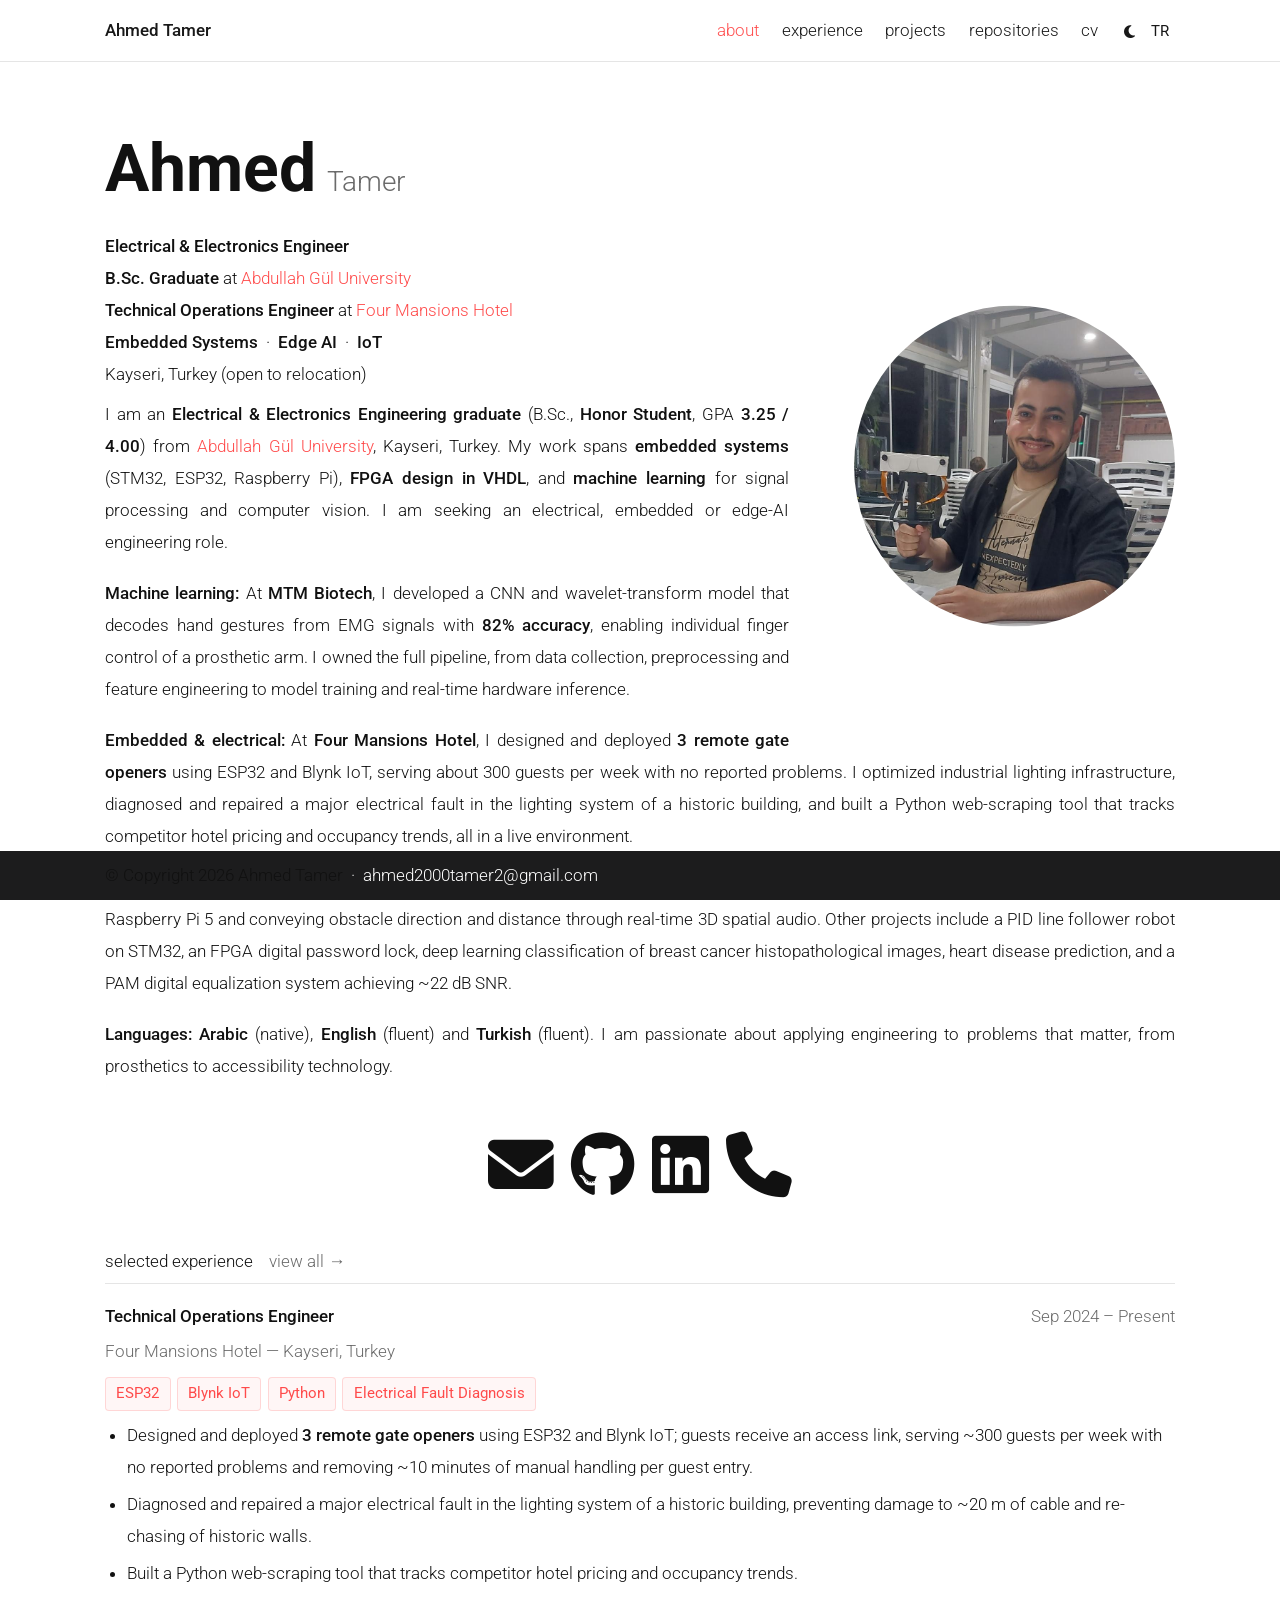
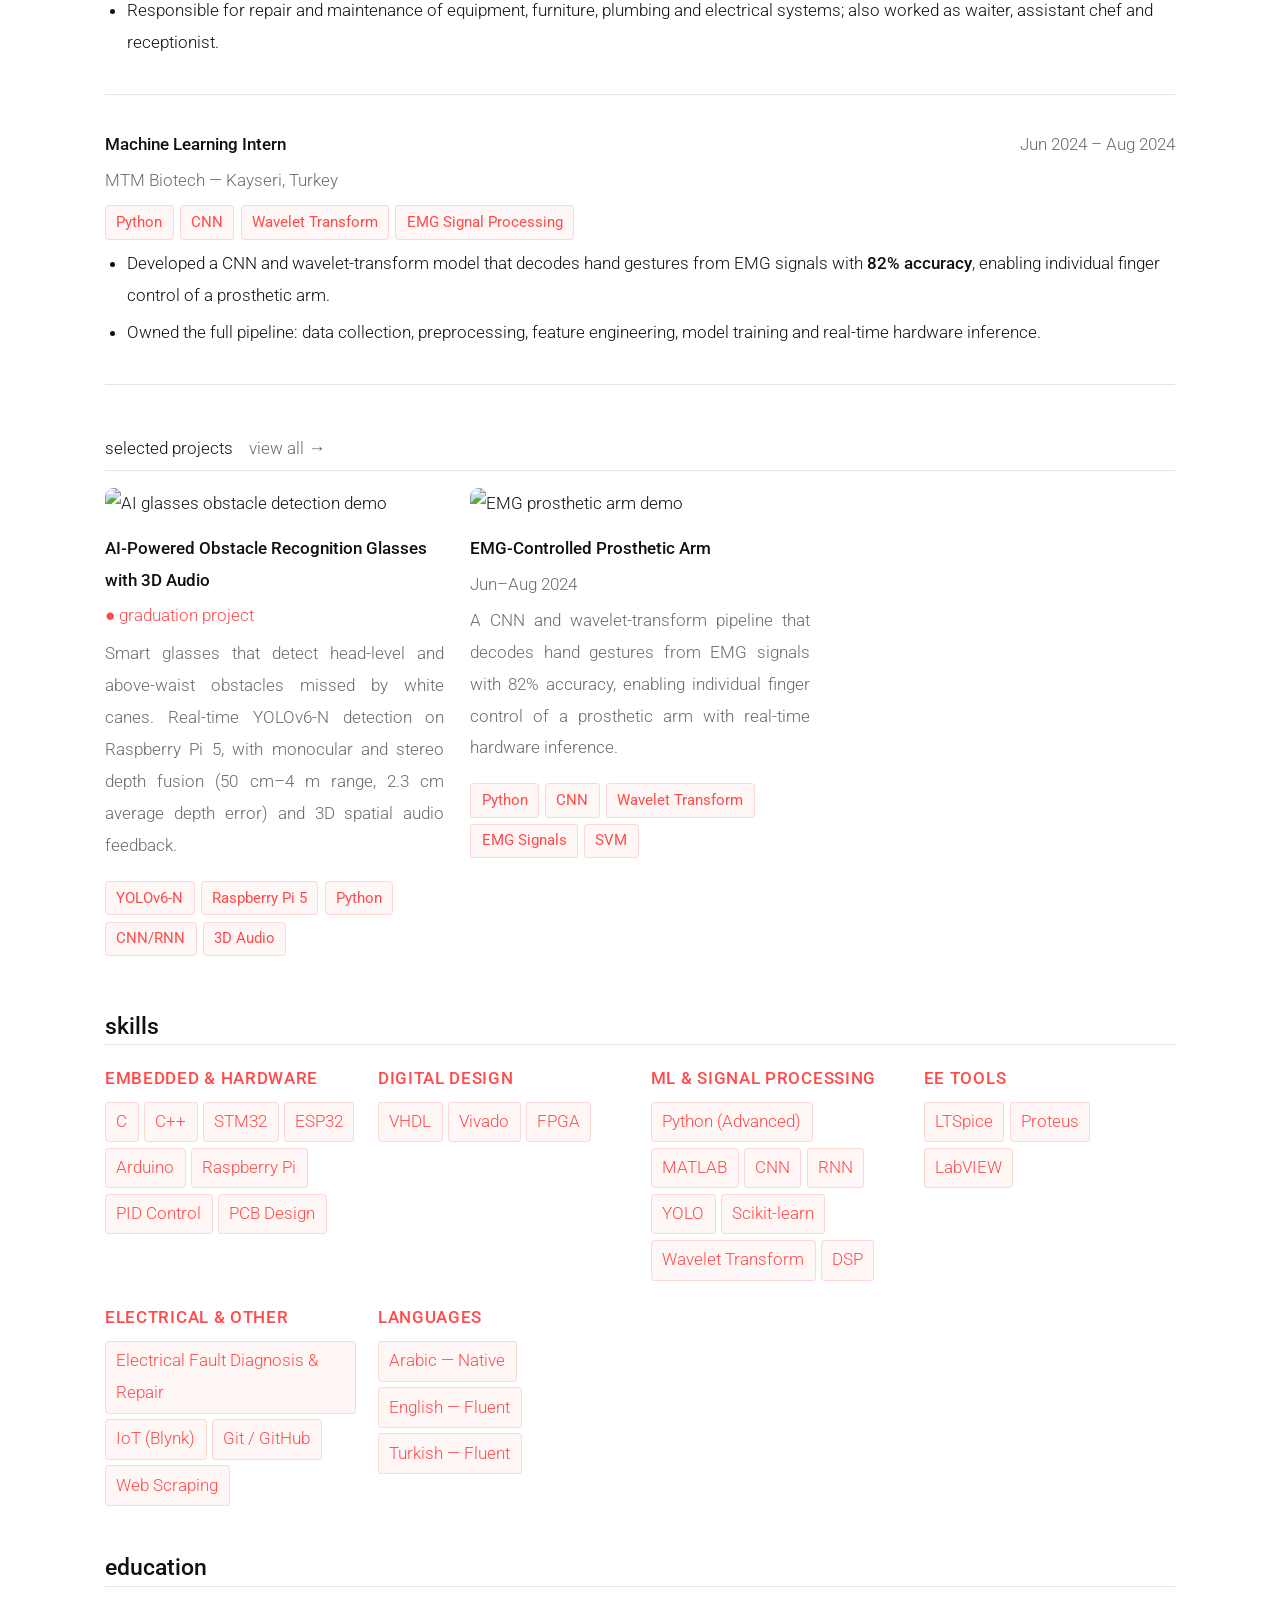
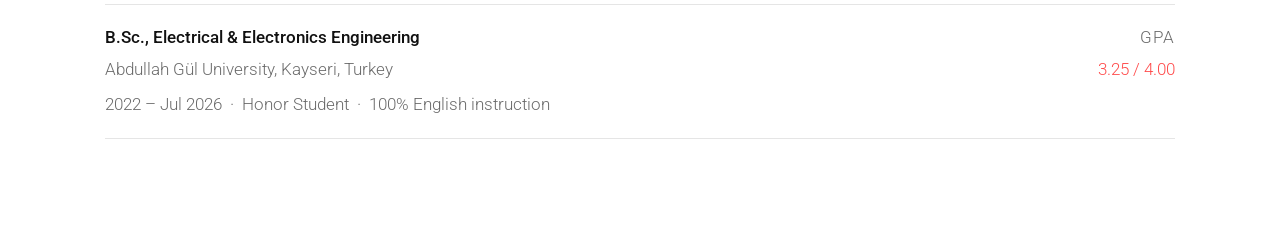
==== commit 0968886e: "Update print statement from 'Hello' to 'Goodbye'" ====
--- a/index.html
+++ b/index.html
@@ -1,15 +1,20 @@
 <!DOCTYPE html>
 <html lang="en" data-theme="light" data-lang="en">
 <head>
+  
   <meta charset="UTF-8"/>
   <meta name="viewport" content="width=device-width, initial-scale=1.0"/>
-  <title>EMG Prosthetic Arm | Ahmed Tamer</title>
+  <title>Ahmed Tamer</title>
+  <link rel="icon" type="image/jpeg" href="assets/img/ahmed1.jpeg">
   <link rel="stylesheet" href="https://cdnjs.cloudflare.com/ajax/libs/bootstrap/4.6.2/css/bootstrap.min.css"/>
   <link rel="stylesheet" href="https://cdnjs.cloudflare.com/ajax/libs/font-awesome/6.5.0/css/all.min.css"/>
   <link rel="preconnect" href="https://fonts.googleapis.com">
-  <link href="https://fonts.googleapis.com/css2?family=Lora:ital,wght@0,400;0,600;0,700;1,400&family=DM+Sans:wght@300;400;500;600&family=JetBrains+Mono:wght@400;500&display=swap" rel="stylesheet">
+  <!-- Roboto Light (300) + Regular (400) for fallback weights -->
+  <link href="https://fonts.googleapis.com/css2?family=Roboto:ital,wght@0,300;0,400;0,500;0,700;1,300;1,400&display=swap" rel="stylesheet">
   <link rel="stylesheet" href="assets/style.css"/>
+
   <style>
+    /* ── Global Roboto Light Override ── */
     html, body,
     p, li, div, span, a, td, th,
     .post, .post article,
@@ -22,484 +27,315 @@
       font-family: 'Roboto', sans-serif !important;
       font-weight: 300 !important;
       font-size: 17.28px !important;
-      line-height: 1.85 !important;
-    }
+      line-height: 1.85 !important;   /* generous line spacing for 1070px justified layout */
+    }
+
+    /* Headings keep a slightly heavier weight so hierarchy stays clear */
     h1, h2, h3, h4, h5, h6,
-    .post-title, .exp-title, .project-name,
-    .skill-group-label, .edu-degree, .navbar-brand {
+    .post-title,
+    .exp-title,
+    .project-name,
+    .skill-group-label,
+    .edu-degree,
+    .navbar-brand {
       font-family: 'Roboto', sans-serif !important;
-      font-weight: 500 !important;
-    }
+      font-weight: 500 !important;    /* medium — still in the Roboto family */
+    }
+
+    /* Bold/strong stays readable */
     strong, b {
       font-family: 'Roboto', sans-serif !important;
       font-weight: 500 !important;
     }
+
+    /* Inline code / tech tags stay legible */
     .tag, code, pre {
       font-size: 15px !important;
       line-height: 1.7 !important;
     }
 
-    /* ── Profile image ── */
-    .profile figure img, .profile img {
-      width: 321px !important; height: 321px !important;
-      min-width: 321px !important; min-height: 321px !important;
-      max-width: 321px !important; max-height: 321px !important;
+    /* ── Circular Profile Image  321 × 321 px ── */
+    .profile figure img,
+    .profile img {
+      width:  321px !important;
+      height: 321px !important;
+      min-width:  321px !important;
+      min-height: 321px !important;
+      max-width:  321px !important;
+      max-height: 321px !important;
       border-radius: 50% !important;
       object-fit: cover !important;
       object-position: center top !important;
       display: block !important;
     }
-    .profile figure { width: 321px !important; height: 321px !important; margin: 0 0 1.25rem 1.75rem !important; }
-    .profile { float: right; margin-left: 2rem; }
-
-    /* ── Icon size ── */
-    .social .contact-icons,
-    .social .contact-icons a,
-    .social .contact-icons a i {
-      font-size: 3.8rem !important;
-      line-height: 1 !important;
-    }
-
-    /* ══════════════════════════════════════
-       IMAGE / FIGURE FIXES
-    ══════════════════════════════════════ */
-
-    /* Aside figures (float next to text) — fixed compact width */
-    .aside-fig {
-      width: 220px !important;
-      min-width: 220px !important;
-      max-width: 220px !important;
-      flex-shrink: 0 !important;
-      cursor: zoom-in;
-    }
-    .aside-fig img {
-      width: 100% !important;
-      height: 160px !important;
-      object-fit: cover !important;
-      display: block !important;
-      border-radius: 6px !important;
-    }
-
-    /* Aside wrap layout: text + small figure side by side */
-    .aside-wrap {
-      display: flex !important;
-      align-items: flex-start !important;
-      gap: 1.25rem !important;
-    }
-    .aside-wrap.left { flex-direction: row-reverse !important; }
-    .aside-wrap > p,
-    .aside-wrap > div:not(.aside-fig),
-    .aside-wrap > ul {
-      flex: 1 1 0 !important;
-      min-width: 0 !important;
-    }
-
-    /* Two-up grid: equal columns, no overflow */
-    .two-up {
-      display: grid !important;
-      grid-template-columns: 1fr 1fr !important;
-      gap: 1rem !important;
-    }
-    .two-up .fig {
-      width: 100% !important;
-      min-width: 0 !important;
-    }
-    .two-up .fig img,
-    .two-up .fig video {
-      width: 100% !important;
-      height: 180px !important;
-      object-fit: cover !important;
-      display: block !important;
-      border-radius: 6px !important;
-    }
-
-    /* Full-width single figures */
-    .fig {
-      margin: 1.25rem 0 !important;
-    }
-    .fig > img,
-    .fig > video {
-      width: 100% !important;
-      max-height: 360px !important;
-      object-fit: cover !important;
-      display: block !important;
-      border-radius: 6px !important;
-    }
-
-    /* Fig caption bar */
-    .fig-meta {
-      display: flex !important;
-      align-items: baseline !important;
-      gap: .5rem !important;
-      margin-top: .4rem !important;
-      font-size: 13px !important;
-      color: #777 !important;
-    }
-    .fig-num { font-weight: 500 !important; }
+
+    /* Give the figure a fixed size so the float doesn't collapse */
+    .profile figure {
+      width:  321px !important;
+      height: 321px !important;
+      margin: 0 0 1.25rem 1.75rem !important;
+    }
+
+    .profile {
+      float: right;
+      margin-left: 2rem;
+    }
+    /* ── Icon size fix — overrides the global "a" font-size reset above ── */
+.social .contact-icons,
+.social .contact-icons a,
+.social .contact-icons a i {
+  font-size: 3.8rem !important;  /* ← change this ONE number to resize all icons */
+  line-height: 1 !important;
+}
   </style>
 </head>
-<body>
-
-<!-- NAVBAR -->
-<nav id="navbar" class="navbar navbar-light navbar-expand-sm fixed-top">
-  <div class="container">
-    <a class="navbar-brand" href="index.html">Ahmed Tamer</a>
-    <button class="navbar-toggler collapsed" type="button" data-toggle="collapse" data-target="#navbarNav" aria-expanded="false">
-      <span class="icon-bar top-bar"></span>
-      <span class="icon-bar middle-bar"></span>
-      <span class="icon-bar bottom-bar"></span>
-    </button>
-    <div class="collapse navbar-collapse" id="navbarNav">
-      <ul class="navbar-nav ml-auto">
-        <li class="nav-item"><a class="nav-link" href="index.html" data-i18n="nav_about">about</a></li>
-        <li class="nav-item"><a class="nav-link" href="experience.html" data-i18n="nav_experience">experience</a></li>
-        <li class="nav-item active"><a class="nav-link" href="projects.html" data-i18n="nav_projects">projects</a></li>
-        <li class="nav-item"><a class="nav-link" href="repositories.html" data-i18n="nav_repositories">repositories</a></li>
-        <li class="nav-item"><a class="nav-link" href="assets/pdf/cv.pdf" target="_blank" data-i18n="nav_cv">cv</a></li>
-        <li class="nav-item d-flex align-items-center ml-2">
-          <button id="light-toggle" title="Toggle theme">
-            <i class="fas fa-moon"></i><i class="fas fa-sun"></i>
-          </button>
-        </li>
-        <li class="nav-item d-flex align-items-center ml-2">
-          <button id="lang-toggle">TR</button>
-        </li>
-      </ul>
+<body class="fixed-top-nav">
+
+<!-- ── NAVBAR ── -->
+<header>
+  <nav id="navbar" class="navbar navbar-light navbar-expand-sm fixed-top">
+    <div class="container">
+      <a class="navbar-brand" href="index.html">Ahmed Tamer</a>
+      <button class="navbar-toggler collapsed ml-auto" type="button"
+        data-toggle="collapse" data-target="#navbarNav"
+        aria-controls="navbarNav" aria-expanded="false" aria-label="Toggle navigation">
+        <span class="sr-only">Toggle navigation</span>
+        <span class="icon-bar top-bar"></span>
+        <span class="icon-bar middle-bar"></span>
+        <span class="icon-bar bottom-bar"></span>
+      </button>
+      <div class="collapse navbar-collapse text-right" id="navbarNav">
+        <ul class="navbar-nav ml-auto flex-nowrap align-items-center">
+          <li class="nav-item active"><a class="nav-link" href="index.html" data-i18n="nav_about">about</a></li>
+          <li class="nav-item"><a class="nav-link" href="experience.html" data-i18n="nav_experience">experience</a></li>
+          <li class="nav-item"><a class="nav-link" href="projects.html" data-i18n="nav_projects">projects</a></li>
+          <li class="nav-item"><a class="nav-link" href="repositories.html" data-i18n="nav_repositories">repositories</a></li>
+          <li class="nav-item"><a class="nav-link" href="assets/pdf/cv.pdf" target="_blank" data-i18n="nav_cv">cv</a></li>
+          <li class="nav-item ml-1">
+            <button id="light-toggle" title="Change theme">
+              <i class="fas fa-moon"></i>
+              <i class="fas fa-sun"></i>
+            </button>
+          </li>
+          <li class="nav-item ml-1">
+            <button id="lang-toggle" title="Change language">TR</button>
+          </li>
+        </ul>
+      </div>
     </div>
+  </nav>
+  <progress id="progress" value="0">
+    <div class="progress-container"><span class="progress-bar"></span></div>
+  </progress>
+</header>
+
+<!-- ── MAIN ── -->
+<div class="container mt-5">
+  <div class="post fade-up">
+
+    <header class="post-header">
+      <h1 class="post-title"><span class="font-weight-bold">Ahmed</span> <span class="name-last">Tamer</span></h1>
+      <p class="desc">
+        <b data-i18n="desc_title">Electrical &amp; Electronics Engineer</b><br>
+        <b data-i18n="desc_grad">B.Sc. Graduate</b> <span data-i18n="desc_at">at</span> <a href="https://w3.agu.edu.tr/" target="_blank" rel="noopener">Abdullah Gül University</a><br>
+        <b data-i18n="desc_ops">Technical Operations Engineer</b> <span data-i18n="desc_at2">at</span> <a href="https://www.fourmansionshotel.com/" target="_blank" rel="noopener">Four Mansions Hotel</a><br>
+        <b data-i18n="desc_skills">Embedded Systems</b> &nbsp;·&nbsp; <b data-i18n="desc_ml">Edge AI</b> &nbsp;·&nbsp; <b>IoT</b><br>
+        <span data-i18n="desc_loc">Kayseri, Turkey (open to relocation)</span>
+      </p>
+    </header>
+
+    <article>
+      <div class="profile float-right" style="margin-top: -1.5rem; transform: translateY(-20%);">
+       <figure>
+          <img src="assets/img/ahmed1.jpeg" alt="Ahmed Tamer" class="img-fluid z-depth-1 rounded-circle">
+        </figure>
+      </div>
+
+      <div class="clearfix" style="text-align:justify;">
+        <p data-i18n="bio1">I am an <strong>Electrical &amp; Electronics Engineering graduate</strong> (B.Sc., <strong>Honor Student</strong>, GPA <strong>3.25 / 4.00</strong>) from
+          <a href="https://w3.agu.edu.tr/" target="_blank" rel="noopener">Abdullah Gül University</a>,
+          Kayseri, Turkey. My work spans <strong>embedded systems</strong> (STM32, ESP32, Raspberry Pi), <strong>FPGA design in VHDL</strong>, and <strong>machine learning</strong> for signal processing and computer vision. I am seeking an electrical, embedded or edge-AI engineering role.</p>
+
+        <p data-i18n="bio2"><strong>Machine learning:</strong> At <strong>MTM Biotech</strong>, I developed a CNN and wavelet-transform model that decodes hand gestures from EMG signals with <strong>82% accuracy</strong>, enabling individual finger control of a prosthetic arm. I owned the full pipeline, from data collection, preprocessing and feature engineering to model training and real-time hardware inference.</p>
+
+        <p data-i18n="bio3"><strong>Embedded &amp; electrical:</strong> At <strong>Four Mansions Hotel</strong>, I designed and deployed <strong>3 remote gate openers</strong> using ESP32 and Blynk IoT, serving about 300 guests per week with no reported problems. I optimized industrial lighting infrastructure, diagnosed and repaired a major electrical fault in the lighting system of a historic building, and built a Python web-scraping tool that tracks competitor hotel pricing and occupancy trends, all in a live environment.</p>
+
+        <p data-i18n="bio4"><strong>Graduation project &amp; academic work:</strong> I designed <strong>AI-powered smart glasses</strong> for visually impaired users, running YOLOv6-N detection on a Raspberry Pi 5 and conveying obstacle direction and distance through real-time 3D spatial audio. Other projects include a PID line follower robot on STM32, an FPGA digital password lock, deep learning classification of breast cancer histopathological images, heart disease prediction, and a PAM digital equalization system achieving ~22 dB SNR.</p>
+
+        <p data-i18n="bio5"><strong>Languages:</strong> <strong>Arabic</strong> (native), <strong>English</strong> (fluent) and <strong>Turkish</strong> (fluent). I am passionate about applying engineering to problems that matter, from prosthetics to accessibility technology.</p>
+      </div>
+
+      <div class="social">
+        <div class="contact-icons">
+          <a href="mailto:ahmed2000tamer2@gmail.com" title="Email"><i class="fas fa-envelope"></i></a>
+          <a href="https://github.com/ahmettamer" target="_blank" title="GitHub"><i class="fab fa-github"></i></a>
+          <a href="https://www.linkedin.com/in/ahmed-tamer-eee/" target="_blank" title="LinkedIn"><i class="fab fa-linkedin"></i></a>
+          <a href="tel:+905525575085" title="Phone"><i class="fas fa-phone"></i></a>
+        </div>
+      </div>
+
+      <!-- SELECTED EXPERIENCE -->
+      <h2><span data-i18n="section_sel_exp">selected experience</span> <a class="view-all-link" href="experience.html" data-i18n="view_all">view all →</a></h2>
+
+      <div class="exp-item fade-up">
+        <div class="exp-header">
+          <span class="exp-title" data-i18n="exp1_title">Technical Operations Engineer</span>
+          <span class="exp-date" data-i18n="exp1_date">Sep 2024 – Present</span>
+        </div>
+        <div class="exp-company" data-i18n="exp1_company">Four Mansions Hotel — Kayseri, Turkey</div>
+        <div class="tech-stack">
+          <span class="tag">ESP32</span><span class="tag">Blynk IoT</span>
+          <span class="tag">Python</span><span class="tag">Electrical Fault Diagnosis</span>
+        </div>
+        <ul class="exp-bullets" data-i18n="exp1_bullets" data-i18n-html>
+          <li>Designed and deployed <strong>3 remote gate openers</strong> using ESP32 and Blynk IoT; guests receive an access link, serving ~300 guests per week with no reported problems and removing ~10 minutes of manual handling per guest entry.</li>
+          <li>Diagnosed and repaired a major electrical fault in the lighting system of a historic building, preventing damage to ~20 m of cable and re-chasing of historic walls.</li>
+          <li>Built a Python web-scraping tool that tracks competitor hotel pricing and occupancy trends.</li>
+          <li>Responsible for repair and maintenance of equipment, furniture, plumbing and electrical systems; also worked as waiter, assistant chef and receptionist.</li>
+        </ul>
+      </div>
+
+      <div class="exp-item fade-up">
+        <div class="exp-header">
+          <span class="exp-title" data-i18n="exp2_title">Machine Learning Intern</span>
+          <span class="exp-date" data-i18n="exp2_date">Jun 2024 – Aug 2024</span>
+        </div>
+        <div class="exp-company" data-i18n="exp2_company">MTM Biotech — Kayseri, Turkey</div>
+        <div class="tech-stack">
+          <span class="tag">Python</span><span class="tag">CNN</span>
+          <span class="tag">Wavelet Transform</span><span class="tag">EMG Signal Processing</span>
+        </div>
+        <ul class="exp-bullets" data-i18n="exp2_bullets" data-i18n-html>
+          <li>Developed a CNN and wavelet-transform model that decodes hand gestures from EMG signals with <strong>82% accuracy</strong>, enabling individual finger control of a prosthetic arm.</li>
+          <li>Owned the full pipeline: data collection, preprocessing, feature engineering, model training and real-time hardware inference.</li>
+        </ul>
+      </div>
+
+      <!-- SELECTED PROJECTS -->
+      <h2><span data-i18n="section_sel_proj">selected projects</span> <a class="view-all-link" href="projects.html" data-i18n="view_all">view all →</a></h2>
+
+      <div class="projects-grid">
+
+        <a href="project-glasses.html" class="project-card-link" style="text-decoration:none;color:inherit;">
+          <div class="project-card fade-up">
+            <div class="card hoverable" style="margin-bottom:0.75rem;border-radius:8px;overflow:hidden;box-shadow:none;border:none;">
+              <figure style="margin:0;">
+                <picture>
+                  <source class="responsive-img-srcset" media="(max-width: 480px)" srcset="assets/img/projects/detection-480.webp">
+                  <source class="responsive-img-srcset" media="(max-width: 800px)" srcset="assets/img/projects/detection-800.webp">
+                  <source class="responsive-img-srcset" media="(max-width: 1400px)" srcset="assets/img/projects/detection-1400.webp">
+                  <img src="assets/img/projects/detection.gif"
+                       width="100%" height="auto"
+                       alt="AI glasses obstacle detection demo"
+                       style="display:block;width:100%;height:auto;border-radius:8px;"
+                       onerror="this.onerror=null; document.querySelectorAll('.responsive-img-srcset').forEach(function(el){el.remove()});">
+                </picture>
+              </figure>
+            </div>
+            <div class="project-card-header">
+              <span class="project-name" data-i18n="proj1_name">AI-Powered Obstacle Recognition Glasses with 3D Audio</span>
+            </div>
+            <div class="ongoing-badge" data-i18n="ongoing_badge">● graduation project</div>
+            <p class="project-desc" data-i18n="proj1_desc">Smart glasses that detect head-level and above-waist obstacles missed by white canes. Real-time YOLOv6-N detection on Raspberry Pi 5, with monocular and stereo depth fusion (50 cm–4 m range, 2.3 cm average depth error) and 3D spatial audio feedback.</p>
+            <div class="tech-stack">
+              <span class="tag">YOLOv6-N</span><span class="tag">Raspberry Pi 5</span><span class="tag">Python</span><span class="tag">CNN/RNN</span><span class="tag">3D Audio</span>
+            </div>
+          </div>
+        </a>
+
+        <a href="project-prosthetic.html" class="project-card-link" style="text-decoration:none;color:inherit;">
+          <div class="project-card fade-up">
+            <div class="card hoverable" style="margin-bottom:0.75rem;border-radius:8px;overflow:hidden;box-shadow:none;border:none;">
+              <figure style="margin:0;">
+                <picture>
+                  <source class="responsive-img-srcset" media="(max-width: 480px)" srcset="assets/img/projects/emg-demo-480.webp">
+                  <source class="responsive-img-srcset" media="(max-width: 800px)" srcset="assets/img/projects/emg-demo-800.webp">
+                  <source class="responsive-img-srcset" media="(max-width: 1400px)" srcset="assets/img/projects/emg-demo-1400.webp">
+                  <img src="assets/img/projects/emg-demo.gif"
+                       width="100%" height="auto"
+                       alt="EMG prosthetic arm demo"
+                       style="display:block;width:100%;height:auto;border-radius:8px;"
+                       onerror="this.onerror=null; document.querySelectorAll('.responsive-img-srcset').forEach(function(el){el.remove()});">
+                </picture>
+              </figure>
+            </div>
+            <div class="project-card-header">
+              <span class="project-name" data-i18n="proj_prosthetic_name">EMG-Controlled Prosthetic Arm</span>
+              <span class="project-date-tag">Jun–Aug 2024</span>
+            </div>
+            <p class="project-desc" data-i18n="proj_prosthetic_desc">A CNN and wavelet-transform pipeline that decodes hand gestures from EMG signals with 82% accuracy, enabling individual finger control of a prosthetic arm with real-time hardware inference.</p>
+            <div class="tech-stack">
+              <span class="tag">Python</span><span class="tag">CNN</span><span class="tag">Wavelet Transform</span>
+              <span class="tag">EMG Signals</span><span class="tag">SVM</span>
+            </div>
+          </div>
+        </a>
+
+      </div>
+
+      <!-- SKILLS -->
+      <h2 data-i18n="section_skills">skills</h2>
+      <div class="skills-grid">
+        <div class="skill-group">
+          <div class="skill-group-label" data-i18n="skill_hw">Embedded &amp; Hardware</div>
+          <div class="skill-tags">
+            <span class="tag">C</span><span class="tag">C++</span><span class="tag">STM32</span><span class="tag">ESP32</span><span class="tag">Arduino</span><span class="tag">Raspberry Pi</span><span class="tag">PID Control</span><span class="tag">PCB Design</span>
+          </div>
+        </div>
+        <div class="skill-group">
+          <div class="skill-group-label" data-i18n="skill_digital">Digital Design</div>
+          <div class="skill-tags">
+            <span class="tag">VHDL</span><span class="tag">Vivado</span><span class="tag">FPGA</span>
+          </div>
+        </div>
+        <div class="skill-group">
+          <div class="skill-group-label" data-i18n="skill_ml">ML &amp; Signal Processing</div>
+          <div class="skill-tags">
+            <span class="tag">Python (Advanced)</span><span class="tag">MATLAB</span><span class="tag">CNN</span><span class="tag">RNN</span><span class="tag">YOLO</span><span class="tag">Scikit-learn</span><span class="tag">Wavelet Transform</span><span class="tag">DSP</span>
+          </div>
+        </div>
+        <div class="skill-group">
+          <div class="skill-group-label" data-i18n="skill_ee">EE Tools</div>
+          <div class="skill-tags">
+            <span class="tag">LTSpice</span><span class="tag">Proteus</span><span class="tag">LabVIEW</span>
+          </div>
+        </div>
+        <div class="skill-group">
+          <div class="skill-group-label" data-i18n="skill_other">Electrical &amp; Other</div>
+          <div class="skill-tags">
+            <span class="tag" data-i18n="tag_fault">Electrical Fault Diagnosis &amp; Repair</span><span class="tag">IoT (Blynk)</span><span class="tag">Git / GitHub</span><span class="tag">Web Scraping</span>
+          </div>
+        </div>
+        <div class="skill-group">
+          <div class="skill-group-label" data-i18n="skill_lang">Languages</div>
+          <div class="skill-tags">
+            <span class="tag" data-i18n="lang_arabic">Arabic — Native</span>
+            <span class="tag" data-i18n="lang_english">English — Fluent</span>
+            <span class="tag" data-i18n="lang_turkish">Turkish — Fluent</span>
+          </div>
+        </div>
+      </div>
+
+      <!-- EDUCATION -->
+      <h2 data-i18n="section_edu">education</h2>
+      <div class="edu-block">
+        <div>
+          <div class="edu-degree" data-i18n="edu_degree">B.Sc., Electrical &amp; Electronics Engineering</div>
+          <div class="edu-uni">Abdullah Gül University, Kayseri, Turkey</div>
+          <div class="edu-detail" data-i18n="edu_detail">2022 – Jul 2026 &nbsp;·&nbsp; Honor Student &nbsp;·&nbsp; 100% English instruction</div>
+        </div>
+        <div class="edu-gpa">GPA<span>3.25 / 4.00</span></div>
+      </div>
+
+    </article>
   </div>
-</nav>
-
-<progress id="progress" value="0" max="100"></progress>
-
-<!-- LIGHTBOX -->
-<div id="lightbox">
-  <button id="lightbox-close"><i class="fas fa-times"></i></button>
-  <img id="lightbox-img" src="" alt="">
 </div>
 
-<!-- MAIN -->
-<div class="container post fade-up" style="max-width:820px;padding-top:2rem;">
-<article class="post-body">
-
-  <a href="projects.html" class="back-link">
-    <i class="fas fa-arrow-left fa-xs"></i>
-    <span data-i18n="back_projects">all projects</span>
-  </a>
-
-  <h1 class="project-title" data-i18n="proj_title">EMG-Controlled Prosthetic Arm</h1>
-  <p class="project-subtitle" data-i18n="proj_subtitle">Classifying hand gestures from electromyography signals to drive real-time individual finger control on a 3D-printed prosthetic arm.</p>
-
-  <a class="github-link" href="https://github.com/ahmettamer/EMG-Prosthetic-Hand" target="_blank" rel="noopener">
-    <i class="fab fa-github"></i>
-    <span>ahmettamer / EMG-Prosthetic-Hand</span>
-    <div class="github-sep"></div>
-    <span class="github-badge"><i class="fas fa-external-link-alt" style="font-size:.62rem"></i> View on GitHub</span>
-  </a>
-
-  <div class="meta-grid">
-    <div class="meta-item"><label data-i18n="meta_org">Organization</label><span>MTM Biotech</span></div>
-    <div class="meta-item"><label data-i18n="meta_period">Period</label><span data-i18n="meta_period_val">Jun – Aug 2024</span></div>
-    <div class="meta-item"><label data-i18n="meta_role">Role</label><span data-i18n="meta_role_val">ML Intern</span></div>
-    <div class="meta-item"><label data-i18n="meta_result">Best Accuracy</label><span class="badge-accent">82.3 %</span></div>
-  </div>
-
-  <div class="tags">
-    <span class="tag">Python</span><span class="tag">CNN</span><span class="tag">Wavelet Transform</span>
-    <span class="tag">SVM</span><span class="tag">KNN</span><span class="tag">Random Forest</span>
-    <span class="tag">MATLAB</span><span class="tag">Arduino Uno</span><span class="tag">EMG Signals</span>
-  </div>
-
-  <!-- ── OVERVIEW ── -->
-  <p class="section-label" role="heading" aria-level="2" data-i18n="sec_overview">Overview</p>
-  <div class="aside-wrap">
-    <p data-i18n="overview_text">The goal of this project was to build an artificial arm that responds to hand gestures decoded from EMG (electromyography) signals. The system captures muscle electrical activity through surface electrodes, processes and classifies the signals using machine learning and deep learning, then sends commands to servo motors that actuate each individual finger of a 3D-printed arm. The project was carried out during an internship at MTM Biotech, using their proprietary MTM chip card for EMG acquisition.</p>
-    <figure class="aside-fig" style="margin:0" onclick="openLightbox('assets/image11.jpg')">
-      <img src="assets/image11.jpg" alt="3D-printed prosthetic arm">
-      <figcaption class="fig-meta">
-        <span class="fig-num">Fig 01</span>
-        <span class="fig-caption" data-i18n="img1_cap">3D-printed arm — 5 servo motors &amp; rope tendons</span>
-      </figcaption>
-    </figure>
-  </div>
-
-  <!-- ── SYSTEM ARCHITECTURE ── -->
-  <p class="section-label" role="heading" aria-level="2" data-i18n="sec_arch">System Architecture</p>
-  <div class="arch-wrap">
-    <svg id="arch-svg" viewBox="0 0 760 230" xmlns="http://www.w3.org/2000/svg" width="760" height="230">
-      <defs>
-        <marker id="arr" markerWidth="8" markerHeight="8" refX="7" refY="4" orient="auto">
-          <path d="M0,0 L8,4 L0,8 Z" fill="#9a9a94"/>
-        </marker>
-      </defs>
-      <style>
-        #arch-svg text{font-family:'DM Sans',sans-serif}
-        .an{fill:var(--global-card-bg-color,#fff);stroke:var(--global-divider-color,#e0e0e0);stroke-width:1.4}
-        .an-hl{fill:rgba(255,75,75,.06);stroke:var(--global-theme-color,#ff4b4b);stroke-width:1.6}
-        .gl{fill:none;stroke:var(--global-theme-color,#ff4b4b);stroke-width:1;stroke-dasharray:5 3}
-        .gt{font-size:8px;font-family:'JetBrains Mono',monospace;text-transform:uppercase;letter-spacing:.1em;fill:var(--global-theme-color,#ff4b4b)}
-        .nt{font-size:11px;font-weight:600;fill:var(--global-text-color,#000)}
-        .ns{font-size:8.5px;font-family:'JetBrains Mono',monospace;fill:var(--global-text-color-light,#828282)}
-        .arr{stroke:#9a9a94;stroke-width:1.5;marker-end:url(#arr)}
-        .arr-lbl{font-size:7.5px;font-family:'JetBrains Mono',monospace;fill:var(--global-text-color-light,#828282)}
-        .ic{fill:var(--global-theme-color,#ff4b4b)}
-        .it{font-size:13px;fill:#fff;font-weight:700;text-anchor:middle;dominant-baseline:central}
-        .acc-text{fill:var(--global-theme-color,#ff4b4b);font-weight:700}
-      </style>
-      <rect class="gl" x="6" y="28" width="178" height="190" rx="8"/>
-      <text class="gt" x="14" y="22">Acquisition</text>
-      <rect class="an" x="18" y="40" width="154" height="56" rx="7"/>
-      <circle class="ic" cx="40" cy="68" r="17"/>
-      <text class="it" x="40" y="68">💪</text>
-      <text class="nt" x="68" y="60">Forearm Muscles</text>
-      <text class="ns" x="68" y="74">Surface EMG electrodes</text>
-      <text class="ns" x="68" y="86">skin-contact sensors</text>
-      <line class="arr" x1="95" y1="98" x2="95" y2="120"/>
-      <text class="arr-lbl" x="98" y="112">analog signal</text>
-      <rect class="an" x="18" y="122" width="154" height="56" rx="7"/>
-      <circle class="ic" cx="40" cy="150" r="17"/>
-      <text class="it" x="40" y="150">⚡</text>
-      <text class="nt" x="68" y="142">MTM Chip Card</text>
-      <text class="ns" x="68" y="156">EMG/EEG acquisition</text>
-      <text class="ns" x="68" y="168">3,500 Hz · Bluetooth</text>
-      <line class="arr" x1="173" y1="150" x2="206" y2="150"/>
-      <text class="arr-lbl" x="175" y="145">BT</text>
-      <rect class="gl" x="204" y="28" width="286" height="190" rx="8"/>
-      <text class="gt" x="212" y="22">PC — Processing &amp; Classification</text>
-      <rect class="an" x="216" y="40" width="120" height="54" rx="7"/>
-      <circle class="ic" cx="236" cy="67" r="15"/>
-      <text class="it" x="236" y="67" style="font-size:11px">〜</text>
-      <text class="nt" x="262" y="58">Filtering</text>
-      <text class="ns" x="262" y="71">Band-pass 20–500 Hz</text>
-      <text class="ns" x="262" y="83">Low-pass 3–50 Hz</text>
-      <line class="arr" x1="338" y1="67" x2="360" y2="67"/>
-      <rect class="an" x="360" y="40" width="118" height="54" rx="7"/>
-      <circle class="ic" cx="380" cy="67" r="15"/>
-      <text class="it" x="380" y="67" style="font-size:13px">∑</text>
-      <text class="nt" x="406" y="58">Feature Ext.</text>
-      <text class="ns" x="406" y="71">33 features total</text>
-      <text class="ns" x="406" y="83">Wavelet · FFT · TD</text>
-      <line class="arr" x1="276" y1="96" x2="276" y2="124"/>
-      <line class="arr" x1="418" y1="96" x2="418" y2="124"/>
-      <line class="arr" x1="347" y1="106" x2="347" y2="124"/>
-      <rect class="an-hl" x="216" y="126" width="262" height="70" rx="7"/>
-      <circle class="ic" cx="238" cy="161" r="18"/>
-      <text class="it" x="238" y="161">🧠</text>
-      <text class="nt" x="268" y="144">ML Classifier</text>
-      <text class="ns" x="268" y="158">Random Forest · Decision Tree</text>
-      <text class="ns" x="268" y="170">KNN · SVM · CNN</text>
-      <text class="ns acc-text" x="268" y="185">▶ Best accuracy: 82.3 %</text>
-      <line class="arr" x1="492" y1="161" x2="522" y2="161"/>
-      <text class="arr-lbl" x="494" y="155">Serial COM9</text>
-      <text class="arr-lbl" x="494" y="164">gesture label</text>
-      <rect class="gl" x="520" y="28" width="232" height="190" rx="8"/>
-      <text class="gt" x="528" y="22">Actuation</text>
-      <rect class="an" x="532" y="40" width="130" height="56" rx="7"/>
-      <circle class="ic" cx="552" cy="68" r="17"/>
-      <text class="it" x="552" y="68">⚙</text>
-      <text class="nt" x="580" y="58">Arduino Uno</text>
-      <text class="ns" x="580" y="72">PWM servo control</text>
-      <text class="ns" x="580" y="84">5 output channels</text>
-      <line class="arr" x1="597" y1="98" x2="597" y2="120"/>
-      <text class="arr-lbl" x="600" y="112">PWM signals</text>
-      <rect class="an" x="532" y="122" width="130" height="56" rx="7"/>
-      <circle class="ic" cx="552" cy="150" r="17"/>
-      <text class="it" x="552" y="150">🔩</text>
-      <text class="nt" x="580" y="140">5 Servo Motors</text>
-      <text class="ns" x="580" y="154">1 per finger</text>
-      <text class="ns" x="580" y="167">rope-tendon drive</text>
-      <line class="arr" x1="664" y1="150" x2="680" y2="150"/>
-      <rect class="an" x="680" y="122" width="62" height="72" rx="7"/>
-      <circle class="ic" cx="711" cy="144" r="18"/>
-      <text class="it" x="711" y="144" style="font-size:18px">🦾</text>
-      <text class="nt" x="697" y="172" style="font-size:10px;text-anchor:middle">Prosthetic</text>
-      <text class="ns" x="697" y="184" style="text-anchor:middle">Arm</text>
-      <text class="arr-lbl acc-text" x="208" y="222" style="font-style:italic;font-size:7.5px">✦ Demo 04 alternative: laptop webcam gesture → replaces MTM chip card input</text>
-    </svg>
-  </div>
-
-  <!-- ── HARDWARE ── -->
-  <p class="section-label" role="heading" aria-level="2" data-i18n="sec_hardware">Hardware</p>
-  <div class="aside-wrap left">
-    <figure class="aside-fig" style="margin:0" onclick="openLightbox('assets/image3.jpg')">
-      <img src="assets/image3.jpg" alt="Hardware setup">
-      <figcaption class="fig-meta">
-        <span class="fig-num">Fig 02</span>
-        <span class="fig-caption" data-i18n="img3_cap">MTM chip card, Arduino Uno &amp; electrode placement</span>
-      </figcaption>
-    </figure>
-    <ul>
-      <li data-i18n="hw1"><strong>MTM chip card</strong> — EMG/EEG acquisition board developed by MTM Biotech, connected via Bluetooth; sampling rate ~3,500 Hz.</li>
-      <li data-i18n="hw2"><strong>Arduino Uno</strong> — Receives classified gesture labels over serial (COM9) and maps them to servo PWM signals.</li>
-      <li data-i18n="hw3"><strong>5 servo motors</strong> — One per finger, actuated by bait rope tensioned against elastic return bands.</li>
-      <li data-i18n="hw4"><strong>3D-printed arm</strong> — Custom-designed hand with rope-routed finger tendons.</li>
-    </ul>
-  </div>
-
-  <figure class="fig">
-    <video src="assets/video2.mp4" autoplay muted loop playsinline></video>
-    <figcaption class="fig-meta">
-      <span class="fig-num">Demo 01</span>
-      <span class="fig-caption" data-i18n="vid2_desc">Each finger actuated sequentially by Arduino servo commands — no sensor input, validating the mechanical design.</span>
-    </figcaption>
-  </figure>
-
-  <!-- ── DATASET ── -->
-  <p class="section-label" role="heading" aria-level="2" data-i18n="sec_dataset">Dataset</p>
-  <p data-i18n="dataset_intro">Three separate datasets were collected to train and validate the models:</p>
-  <ul>
-    <li data-i18n="ds1"><strong>100-subject dataset</strong> — Each subject performed 5 individual finger movements (thumb → little finger), 5 repetitions, ~8 seconds each at 3,500 Hz. After correcting a data-accumulation bug, the last 40,000 data points per CSV were extracted, yielding 1,938 signal rows.</li>
-    <li data-i18n="ds2"><strong>Personal hand-gesture dataset</strong> — 44 signals per finger (5 classes) + 44 noise signals = 264 signals total, captured under controlled conditions.</li>
-    <li data-i18n="ds3"><strong>Fist + thumb-index dataset</strong> — 5 subjects performing a fist and a thumb–index pinch, 10 seconds each at 3,500 Hz. Used for secondary validation.</li>
-  </ul>
-
-  <!-- ── SIGNAL PROCESSING ── -->
-  <p class="section-label" role="heading" aria-level="2" data-i18n="sec_processing">Signal Processing Pipeline</p>
-  <ol class="pipeline-steps">
-    <li><div><strong>Band-pass filtering</strong> — Multiple bands (20–100 Hz up to 500 Hz) reject noise outside the physiological EMG range.</div></li>
-    <li><div><strong>Low-pass filtering</strong> — Additional filters at 3, 10, 20, 30, 40, and 50 Hz applied to the personal dataset for fine-grained feature comparison.</div></li>
-    <li><div><strong>Signal segmentation</strong> — A sliding FFT-energy window (3,000 points, step = 1) extracts the highest-energy movement epochs and discards quiet intervals.</div></li>
-    <li><div><strong>Wavelet transformation</strong> — Captures joint time–frequency information; power spectra (scale 0–512, EMG basis 5–200 Hz) form an additional feature channel.</div></li>
-  </ol>
-
-  <div class="two-up">
-    <figure class="fig" onclick="openLightbox('assets/image2.png')" style="cursor:zoom-in">
-      <img src="assets/image2.png" alt="MATLAB signal plots">
-      <figcaption class="fig-meta">
-        <span class="fig-num">Fig 03</span>
-        <span class="fig-caption" data-i18n="img2_cap">MATLAB — real-time serial data, FFT &amp; buffer power</span>
-      </figcaption>
-    </figure>
-    <figure class="fig">
-      <video src="assets/video1.mp4" autoplay muted loop playsinline></video>
-      <figcaption class="fig-meta">
-        <span class="fig-num">Demo 02</span>
-        <span class="fig-caption" data-i18n="vid1_desc">Band-pass filtering, wavelet transform, FFT windowing and feature extraction in real time.</span>
-      </figcaption>
-    </figure>
-  </div>
-
-  <!-- ── FEATURE EXTRACTION ── -->
-  <p class="section-label" role="heading" aria-level="2" data-i18n="sec_features">Feature Extraction</p>
-  <p data-i18n="features_intro">22 time-domain, frequency-domain, and time-frequency features were computed per signal window. The most impactful included:</p>
-  <div class="row">
-    <div class="col-md-6">
-      <ul>
-        <li>MAV, RMS, VAR, SSI — amplitude &amp; energy</li>
-        <li>Zero Crossing Rate (ZCR)</li>
-        <li>Waveform Length (WL)</li>
-        <li>Slope Sign Change (SSC)</li>
-        <li>Williams Amplitude (WAMP)</li>
-      </ul>
-    </div>
-    <div class="col-md-6">
-      <ul>
-        <li>IASD, IATD — derivative-based noise filters</li>
-        <li>IEAV, IALV, IE — exponential/log amplification</li>
-        <li>DAMV, DVARV, DASDV — difference statistics</li>
-        <li>FFT &amp; Power Spectral Density</li>
-        <li>Wavelet transform coefficients</li>
-      </ul>
-    </div>
-  </div>
-  <p class="note-text" data-i18n="feature_selection_note">Automatic feature selection identified SSI features of 3 Hz, 30 Hz, 40 Hz and 50 Hz bands as most discriminative, achieving 73% KNN accuracy on its own.</p>
-
-  <!-- ── RESULTS ── -->
-  <p class="section-label" role="heading" aria-level="2" data-i18n="sec_results">Results</p>
-  <div class="aside-wrap">
-    <div>
-      <div class="table-responsive" role="region" aria-label="Model performance results" tabindex="0">
-      <table class="results-table">
-        <caption class="sr-only">Classifier model results</caption>
-        <thead>
-          <tr>
-            <th scope="col" data-i18n="th_model">Model</th>
-            <th scope="col" data-i18n="th_data">Data</th>
-            <th scope="col" data-i18n="th_acc">Accuracy</th>
-            <th scope="col" data-i18n="th_f1">F1</th>
-          </tr>
-        </thead>
-        <tbody>
-          <tr>
-            <td role="rowheader">Decision Tree</td><td data-i18n="raw_plus_filtered">Raw + All filtered</td>
-            <td>82 %</td><td><span class="badge-accent">82.3 %</span></td>
-          </tr>
-          <tr class="best-row">
-            <td role="rowheader">Random Forest</td><td data-i18n="raw_plus_filtered">Raw + All filtered</td>
-            <td><span class="badge-accent">82.3 %</span></td><td>82.2 %</td>
-          </tr>
-          <tr>
-            <td role="rowheader">KNN</td><td data-i18n="raw_plus_filtered">Raw + All filtered</td>
-            <td>81 %</td><td>82 %</td>
-          </tr>
-          <tr>
-            <td role="rowheader">Naïve Bayes</td><td>3 Hz LP — MAV</td><td>64 %</td><td>—</td>
-          </tr>
-          <tr>
-            <td role="rowheader">Decision Tree</td><td data-i18n="hundred_subj">100-subject</td>
-            <td>20 %</td><td>—</td>
-          </tr>
-        </tbody>
-      </table>
-      </div>
-      <p class="note-text" data-i18n="results_note">Low accuracy on the 100-subject set is attributed to FFT windowing artefacts; the personal dataset with all 33 features consistently performed best.</p>
-    </div>
-    <figure class="aside-fig" style="margin:0" onclick="openLightbox('assets/image4.png')">
-      <img src="assets/image4.png" alt="Confusion matrix">
-      <figcaption class="fig-meta">
-        <span class="fig-num">Fig 04</span>
-        <span class="fig-caption" data-i18n="img4_cap">Classifier performance — confusion matrix</span>
-      </figcaption>
-    </figure>
-  </div>
-
-  <!-- ── LIVE DEMOS ── -->
-  <p class="section-label" role="heading" aria-level="2" data-i18n="sec_live_demos">Live Demonstrations</p>
-  <p data-i18n="live_demos_intro">With the classifier trained, the system is connected end-to-end. The two videos below show the fully integrated pipeline: EMG-driven finger control via the MTM chip card, and a webcam-based fallback that requires no sensor at all.</p>
-  <div class="two-up">
-    <figure class="fig">
-      <video src="assets/video3.mp4" autoplay muted loop playsinline></video>
-      <figcaption class="fig-meta">
-        <span class="fig-num">Demo 03</span>
-        <span class="fig-caption" data-i18n="vid3_desc">Each individual finger driven by classified EMG gestures from the MTM chip card via Bluetooth.</span>
-      </figcaption>
-    </figure>
-    <figure class="fig">
-      <video src="assets/video4.mp4" autoplay muted loop playsinline></video>
-      <figcaption class="fig-meta">
-        <span class="fig-num">Demo 04</span>
-        <span class="fig-caption" data-i18n="vid4_desc">Hand gestures captured via webcam drive the prosthetic arm in real time — no EMG sensor required.</span>
-      </figcaption>
-    </figure>
-  </div>
-
-  <!-- ── CHALLENGES ── -->
-  <p class="section-label" role="heading" aria-level="2" data-i18n="sec_challenges">Challenges &amp; Solutions</p>
-  <div class="challenge-box">
-    <strong data-i18n="ch1_title">Data accumulation bug</strong>
-    <p data-i18n="ch1_body">The acquisition software appended data across sessions without resetting. Solved by assuming a fixed ~40,000 data-point budget per subject and extracting the last 40,000 points from each CSV.</p>
-  </div>
-  <div class="challenge-box">
-    <strong data-i18n="ch2_title">Skin-effect noise</strong>
-    <p data-i18n="ch2_body">Thick skin attenuated EMG signals below noise floor for some subjects. Mitigated by standardising electrode placement, instructing subjects to press firmly, and collecting noise-only baseline windows.</p>
-  </div>
-  <div class="challenge-box">
-    <strong data-i18n="ch3_title">Sampling-rate ambiguity</strong>
-    <p data-i18n="ch3_body">Initial assumption of 1,700 Hz was incorrect; confirmed 3,500 Hz by a 10-second capture test (35,000 points, verified ×3). All filters were re-applied with the corrected Nyquist frequency.</p>
-  </div>
-
-  <!-- ── CONCLUSION ── -->
-  <p class="section-label" role="heading" aria-level="2" data-i18n="sec_conclusion">Conclusion</p>
-  <p data-i18n="conclusion_text">The project demonstrated a full end-to-end pipeline from raw EMG acquisition to real-time servo actuation. Combining all raw and band-pass-filtered features into a single 33-feature vector fed into a Random Forest or Decision Tree classifier yielded the strongest results (~82%). The prototype confirms the viability of low-cost EMG-based prosthetic control and establishes a foundation for future improvements: larger multi-subject datasets, CNN-based raw signal classifiers, and user-adaptive calibration.</p>
-
-</article>
-</div>
-
-<!-- FOOTER -->
+<!-- ── FOOTER ── -->
 <footer class="fixed-bottom">
-  <div class="container">
+  <div class="container mt-0">
     <span data-i18n="footer_copy">© Copyright 2026 Ahmed Tamer</span>
-    &nbsp;·&nbsp;
-    <a href="mailto:ahmed2000tamer2@gmail.com">ahmed2000tamer2@gmail.com</a>
+    &nbsp;·&nbsp; <a href="mailto:ahmed2000tamer2@gmail.com">ahmed2000tamer2@gmail.com</a>
   </div>
 </footer>
 
@@ -507,129 +343,124 @@
 <script src="https://cdnjs.cloudflare.com/ajax/libs/bootstrap/4.6.2/js/bootstrap.bundle.min.js"></script>
 <script>
 const i18n = {
-  en:{
-    nav_about:"about",nav_experience:"experience",nav_projects:"projects",
-    nav_repositories:"repositories",nav_cv:"cv",back_projects:"all projects",
-    proj_title:"EMG-Controlled Prosthetic Arm",
-    proj_subtitle:"Classifying hand gestures from electromyography signals to drive real-time individual finger control on a 3D-printed prosthetic arm.",
-    meta_org:"Organization",meta_period:"Period",meta_period_val:"Jun – Aug 2024",
-    meta_role:"Role",meta_role_val:"ML Intern",meta_result:"Best Accuracy",
-    sec_arch:"System Architecture",
-    img1_cap:"3D-printed arm — 5 servo motors &amp; rope tendons",
-    img2_cap:"MATLAB — real-time serial data, FFT &amp; buffer power",
-    img3_cap:"MTM chip card, Arduino Uno &amp; electrode placement",
-    img4_cap:"Classifier performance — confusion matrix",
-    sec_live_demos:"Live Demonstrations",
-    live_demos_intro:"With the classifier trained, the system is connected end-to-end. The two videos below show the fully integrated pipeline: EMG-driven finger control via the MTM chip card, and a webcam-based fallback that requires no sensor at all.",
-    vid1_desc:"Band-pass filtering, wavelet transform, FFT windowing and feature extraction in real time.",
-    vid2_desc:"Each finger actuated sequentially by Arduino servo commands — no sensor input, validating the mechanical design.",
-    vid3_desc:"Each individual finger driven by classified EMG gestures from the MTM chip card via Bluetooth.",
-    vid4_desc:"Hand gestures captured via webcam drive the prosthetic arm in real time — no EMG sensor required.",
-    sec_overview:"Overview",
-    overview_text:"The goal of this project was to build an artificial arm that responds to hand gestures decoded from EMG (electromyography) signals. The system captures muscle electrical activity through surface electrodes, processes and classifies the signals using machine learning and deep learning, then sends commands to servo motors that actuate each individual finger of a 3D-printed arm. The project was carried out during an internship at MTM Biotech, using their proprietary MTM chip card for EMG acquisition.",
-    sec_hardware:"Hardware",
-    hw1:"<strong>MTM chip card</strong> — EMG/EEG acquisition board developed by MTM Biotech, connected via Bluetooth; sampling rate ~3,500 Hz.",
-    hw2:"<strong>Arduino Uno</strong> — Receives classified gesture labels over serial (COM9) and maps them to servo PWM signals.",
-    hw3:"<strong>5 servo motors</strong> — One per finger, actuated by bait rope tensioned against elastic return bands.",
-    hw4:"<strong>3D-printed arm</strong> — Custom-designed hand with rope-routed finger tendons.",
-    sec_dataset:"Dataset",dataset_intro:"Three separate datasets were collected to train and validate the models:",
-    ds1:"<strong>100-subject dataset</strong> — Each subject performed 5 individual finger movements (thumb → little finger), 5 repetitions, ~8 seconds each at 3,500 Hz. After correcting a data-accumulation bug, the last 40,000 data points per CSV were extracted, yielding 1,938 signal rows.",
-    ds2:"<strong>Personal hand-gesture dataset</strong> — 44 signals per finger (5 classes) + 44 noise signals = 264 signals total, captured under controlled conditions.",
-    ds3:"<strong>Fist + thumb-index dataset</strong> — 5 subjects performing a fist and a thumb–index pinch, 10 seconds each at 3,500 Hz. Used for secondary validation.",
-    sec_processing:"Signal Processing Pipeline",sec_features:"Feature Extraction",
-    features_intro:"22 time-domain, frequency-domain, and time-frequency features were computed per signal window. The most impactful included:",
-    feature_selection_note:"Automatic feature selection identified SSI features of 3 Hz, 30 Hz, 40 Hz and 50 Hz bands as most discriminative, achieving 73% KNN accuracy on its own.",
-    sec_results:"Results",th_model:"Model",th_data:"Data",th_acc:"Accuracy",th_f1:"F1",
-    raw_plus_filtered:"Raw + All filtered",hundred_subj:"100-subject",
-    results_note:"Low accuracy on the 100-subject set is attributed to FFT windowing artefacts; the personal dataset with all 33 features consistently performed best.",
-    sec_challenges:"Challenges &amp; Solutions",
-    ch1_title:"Data accumulation bug",
-    ch1_body:"The acquisition software appended data across sessions without resetting. Solved by assuming a fixed ~40,000 data-point budget per subject and extracting the last 40,000 points from each CSV.",
-    ch2_title:"Skin-effect noise",
-    ch2_body:"Thick skin attenuated EMG signals below noise floor for some subjects. Mitigated by standardising electrode placement, instructing subjects to press firmly, and collecting noise-only baseline windows.",
-    ch3_title:"Sampling-rate ambiguity",
-    ch3_body:"Initial assumption of 1,700 Hz was incorrect; confirmed 3,500 Hz by a 10-second capture test (35,000 points, verified ×3). All filters were re-applied with the corrected Nyquist frequency.",
-    sec_conclusion:"Conclusion",
-    conclusion_text:"The project demonstrated a full end-to-end pipeline from raw EMG acquisition to real-time servo actuation. Combining all raw and band-pass-filtered features into a single 33-feature vector fed into a Random Forest or Decision Tree classifier yielded the strongest results (~82%). The prototype confirms the viability of low-cost EMG-based prosthetic control and establishes a foundation for future improvements: larger multi-subject datasets, CNN-based raw signal classifiers, and user-adaptive calibration.",
-    footer_copy:"© Copyright 2026 Ahmed Tamer"
+  en: {
+    page_title: "Ahmed Tamer",
+    nav_about: "about", nav_experience: "experience", nav_projects: "projects",
+    nav_repositories: "repositories", nav_cv: "cv",
+    desc_title: "Electrical &amp; Electronics Engineer",
+    desc_grad: "B.Sc. Graduate", desc_at: "at", desc_at2: "at",
+    desc_ops: "Technical Operations Engineer",
+    desc_skills: "Embedded Systems", desc_ml: "Edge AI",
+    desc_loc: "Kayseri, Turkey (open to relocation)",
+    bio1: `I am an <strong>Electrical &amp; Electronics Engineering graduate</strong> (B.Sc., <strong>Honor Student</strong>, GPA <strong>3.25 / 4.00</strong>) from <a href="https://w3.agu.edu.tr/" target="_blank" rel="noopener">Abdullah Gül University</a>, Kayseri, Turkey. My work spans <strong>embedded systems</strong> (STM32, ESP32, Raspberry Pi), <strong>FPGA design in VHDL</strong>, and <strong>machine learning</strong> for signal processing and computer vision. I am seeking an electrical, embedded or edge-AI engineering role.`,
+    bio2: `<strong>Machine learning:</strong> At <strong>MTM Biotech</strong>, I developed a CNN and wavelet-transform model that decodes hand gestures from EMG signals with <strong>82% accuracy</strong>, enabling individual finger control of a prosthetic arm. I owned the full pipeline, from data collection, preprocessing and feature engineering to model training and real-time hardware inference.`,
+    bio3: `<strong>Embedded &amp; electrical:</strong> At <strong>Four Mansions Hotel</strong>, I designed and deployed <strong>3 remote gate openers</strong> using ESP32 and Blynk IoT, serving about 300 guests per week with no reported problems. I optimized industrial lighting infrastructure, diagnosed and repaired a major electrical fault in the lighting system of a historic building, and built a Python web-scraping tool that tracks competitor hotel pricing and occupancy trends, all in a live environment.`,
+    bio4: `<strong>Graduation project &amp; academic work:</strong> I designed <strong>AI-powered smart glasses</strong> for visually impaired users, running YOLOv6-N detection on a Raspberry Pi 5 and conveying obstacle direction and distance through real-time 3D spatial audio. Other projects include a PID line follower robot on STM32, an FPGA digital password lock, deep learning classification of breast cancer histopathological images, heart disease prediction, and a PAM digital equalization system achieving ~22 dB SNR.`,
+    bio5: `<strong>Languages:</strong> <strong>Arabic</strong> (native), <strong>English</strong> (fluent) and <strong>Turkish</strong> (fluent). I am passionate about applying engineering to problems that matter, from prosthetics to accessibility technology.`,
+    section_sel_exp: "selected experience", view_all: "view all →",
+    exp1_title: "Technical Operations Engineer", exp1_date: "Sep 2024 – Present",
+    exp1_company: "Four Mansions Hotel — Kayseri, Turkey",
+    exp1_bullets: `<li>Designed and deployed <strong>3 remote gate openers</strong> using ESP32 and Blynk IoT; guests receive an access link, serving ~300 guests per week with no reported problems and removing ~10 minutes of manual handling per guest entry.</li><li>Diagnosed and repaired a major electrical fault in the lighting system of a historic building, preventing damage to ~20 m of cable and re-chasing of historic walls.</li><li>Built a Python web-scraping tool that tracks competitor hotel pricing and occupancy trends.</li><li>Responsible for repair and maintenance of equipment, furniture, plumbing and electrical systems; also worked as waiter, assistant chef and receptionist.</li>`,
+    exp2_title: "Machine Learning Intern", exp2_date: "Jun 2024 – Aug 2024",
+    exp2_company: "MTM Biotech — Kayseri, Turkey",
+    exp2_bullets: `<li>Developed a CNN and wavelet-transform model that decodes hand gestures from EMG signals with <strong>82% accuracy</strong>, enabling individual finger control of a prosthetic arm.</li><li>Owned the full pipeline: data collection, preprocessing, feature engineering, model training and real-time hardware inference.</li>`,
+    section_sel_proj: "selected projects",
+    proj_prosthetic_name: "EMG-Controlled Prosthetic Arm",
+    proj_prosthetic_desc: "A CNN and wavelet-transform pipeline that decodes hand gestures from EMG signals with 82% accuracy, enabling individual finger control of a prosthetic arm with real-time hardware inference.",
+    proj1_name: "AI-Powered Obstacle Recognition Glasses with 3D Audio",
+    ongoing_badge: "● graduation project",
+    proj1_desc: "Smart glasses that detect head-level and above-waist obstacles missed by white canes. Real-time YOLOv6-N detection on Raspberry Pi 5, with monocular and stereo depth fusion (50 cm–4 m range, 2.3 cm average depth error) and 3D spatial audio feedback.",
+    read_more: "read more →",
+    section_skills: "skills",
+    skill_hw: "Embedded &amp; Hardware", skill_digital: "Digital Design",
+    skill_ml: "ML &amp; Signal Processing",
+    skill_ee: "EE Tools", skill_other: "Electrical &amp; Other", skill_lang: "Languages",
+    tag_fault: "Electrical Fault Diagnosis &amp; Repair",
+    lang_arabic: "Arabic — Native", lang_english: "English — Fluent", lang_turkish: "Turkish — Fluent",
+    section_edu: "education",
+    edu_degree: "B.Sc., Electrical &amp; Electronics Engineering",
+    edu_detail: "2022 – Jul 2026 &nbsp;·&nbsp; Honor Student &nbsp;·&nbsp; 100% English instruction",
+    footer_copy: "© Copyright 2026 Ahmed Tamer"
   },
-  tr:{
-    nav_about:"hakkımda",nav_experience:"deneyim",nav_projects:"projeler",
-    nav_repositories:"depolar",nav_cv:"özgeçmiş",back_projects:"tüm projeler",
-    proj_title:"EMG Kontrollü Protez Kol",
-    proj_subtitle:"Elektromiyografi sinyallerinden el hareketlerini sınıflandırarak 3D baskılı protez kolda bireysel parmak kontrolü sağlama.",
-    meta_org:"Kuruluş",meta_period:"Dönem",meta_period_val:"Haz – Ağu 2024",
-    meta_role:"Rol",meta_role_val:"ML Stajyeri",meta_result:"En İyi Doğruluk",
-    sec_arch:"Sistem Mimarisi",
-    img1_cap:"5 servo motorlu ve ip kirişli 3D baskılı kol",
-    img2_cap:"MATLAB — Gerçek zamanlı seri veri, FFT &amp; tampon gücü",
-    img3_cap:"MTM çip kartı, Arduino Uno &amp; elektrot yerleşimi",
-    img4_cap:"Sınıflandırıcı performansı — karışıklık matrisi",
-    sec_live_demos:"Canlı Gösteriler",
-    live_demos_intro:"Sınıflandırıcı eğitildikten sonra sistem uçtan uca bağlanır. Aşağıdaki iki video tam entegre pipeline'ı göstermektedir.",
-    vid1_desc:"Gerçek zamanlı bant geçiren filtreleme, dalgacık dönüşümü, FFT pencereleme ve özellik çıkarımı.",
-    vid2_desc:"Arduino servo komutlarıyla her parmağın sırayla tahrik edilmesi — mekanik tasarım doğrulaması.",
-    vid3_desc:"MTM çip kartından Bluetooth ile gelen sınıflandırılmış EMG hareketleriyle parmak kontrolü.",
-    vid4_desc:"Web kamerasından el hareketleriyle gerçek zamanlı protez kontrolü — EMG sensörü gerekmez.",
-    sec_overview:"Genel Bakış",
-    overview_text:"Bu projenin amacı, EMG sinyallerinden çözümlenen el hareketlerine göre hareket eden yapay bir kol geliştirmekti. Sistem yüzey elektrotları aracılığıyla kas elektrik aktivitesini yakalar, ML ve derin öğrenme ile işler, ardından servo motorlara komut gönderir.",
-    sec_hardware:"Donanım",
-    hw1:"<strong>MTM çip kartı</strong> — MTM Biotech tarafından geliştirilmiş; Bluetooth, ~3.500 Hz.",
-    hw2:"<strong>Arduino Uno</strong> — Hareketleri alır (COM9) ve servo PWM sinyallerine dönüştürür.",
-    hw3:"<strong>5 servo motor</strong> — Her parmak için bir; elastik bantlara karşı gerilen iple tahrik.",
-    hw4:"<strong>3D baskılı kol</strong> — Halat yönlendirmeli parmak kirişleri.",
-    sec_dataset:"Veri Seti",dataset_intro:"Modelleri eğitmek için üç ayrı veri seti toplandı:",
-    ds1:"<strong>100 denek veri seti</strong> — 5 parmak, 5 tekrar, ~8 sn, 3.500 Hz. 1.938 sinyal satırı.",
-    ds2:"<strong>Kişisel veri seti</strong> — Parmak başına 44 sinyal (5 sınıf) + 44 gürültü = 264 sinyal.",
-    ds3:"<strong>Yumruk + baş parmak-işaret veri seti</strong> — 5 denek, 10 sn, 3.500 Hz.",
-    sec_processing:"Sinyal İşleme Pipeline'ı",sec_features:"Özellik Çıkarımı",
-    features_intro:"Pencere başına 22 zaman, frekans ve zaman-frekans özelliği hesaplandı.",
-    feature_selection_note:"Otomatik seçim 3, 30, 40 ve 50 Hz SSI özelliklerini en ayırt edici buldu; tek başına %73 KNN doğruluğu.",
-    sec_results:"Sonuçlar",th_model:"Model",th_data:"Veri",th_acc:"Doğruluk",th_f1:"F1",
-    raw_plus_filtered:"Ham + Tüm filtreliler",hundred_subj:"100 denek",
-    results_note:"100 denek veri setindeki düşük doğruluk FFT pencereleme artefaktlarına bağlıdır.",
-    sec_challenges:"Zorluklar ve Çözümler",
-    ch1_title:"Veri birikim hatası",ch1_body:"Yazılım sıfırlanmadan veri ekliyordu. Son 40.000 nokta çıkarılarak çözüldü.",
-    ch2_title:"Deri etkisi gürültüsü",ch2_body:"Kalın deri sinyali düşürdü. Elektrot standardizasyonu ile azaltıldı.",
-    ch3_title:"Örnekleme hızı belirsizliği",ch3_body:"1.700 Hz varsayımı yanlıştı; 10 saniyelik test ile 3.500 Hz doğrulandı.",
-    sec_conclusion:"Sonuç",
-    conclusion_text:"Proje ham EMG ediniminden servo tahrikine uçtan uca pipeline sergiledi. 33 özellik ve Random Forest/Decision Tree ile ~%82 doğruluk elde edildi.",
-    footer_copy:"© Telif Hakkı 2026 Ahmed Tamer"
+  tr: {
+    page_title: "Ahmed Tamer",
+    nav_about: "hakkımda", nav_experience: "deneyim", nav_projects: "projeler",
+    nav_repositories: "depolar", nav_cv: "özgeçmiş",
+    desc_title: "Elektrik &amp; Elektronik Mühendisi",
+    desc_grad: "Lisans Mezunu", desc_at: "", desc_at2: "",
+    desc_ops: "Teknik Operasyon Mühendisi",
+    desc_skills: "Gömülü Sistemler", desc_ml: "Uç Yapay Zeka (Edge AI)",
+    desc_loc: "Kayseri, Türkiye (taşınmaya açık)",
+    bio1: `<a href="https://w3.agu.edu.tr/" target="_blank" rel="noopener">Abdullah Gül Üniversitesi</a>, Kayseri, Türkiye <strong>Elektrik ve Elektronik Mühendisliği</strong> mezunuyum (Lisans, <strong>Onur Öğrencisi</strong>, GPA <strong>3.25 / 4.00</strong>). Çalışmalarım <strong>gömülü sistemler</strong> (STM32, ESP32, Raspberry Pi), <strong>VHDL ile FPGA tasarımı</strong> ve sinyal işleme ile bilgisayarlı görü için <strong>makine öğrenmesi</strong> alanlarını kapsıyor. Elektrik, gömülü sistemler veya edge-AI mühendisliği alanında bir pozisyon arıyorum.`,
+    bio2: `<strong>Makine öğrenmesi:</strong> <strong>MTM Biotech</strong>'te EMG sinyallerinden el hareketlerini <strong>%82 doğrulukla</strong> çözen, CNN ve dalgacık dönüşümü tabanlı bir model geliştirdim; bu model protez kolda bireysel parmak kontrolünü mümkün kılıyor. Veri toplama, ön işleme, özellik mühendisliği, model eğitimi ve gerçek zamanlı donanım çıkarımına kadar tüm süreci yönettim.`,
+    bio3: `<strong>Gömülü sistemler ve elektrik:</strong> <strong>Four Mansions Hotel</strong>'de ESP32 ve Blynk IoT kullanarak <strong>3 uzaktan kapı açma sistemi</strong> tasarlayıp devreye aldım; haftada yaklaşık 300 misafire sorunsuz hizmet veriyor. Ayrıca endüstriyel aydınlatma altyapısını optimize ettim, tarihi bir binanın aydınlatma sisteminde büyük bir elektrik arızasını tespit edip onardım ve rakip otel fiyat ile doluluk trendlerini takip eden Python tabanlı bir web kazıma aracı geliştirdim; tümü canlı bir ortamda.`,
+    bio4: `<strong>Bitirme projesi ve akademik çalışmalar:</strong> Görme engelli kullanıcılar için <strong>yapay zeka destekli akıllı gözlükler</strong> tasarladım; Raspberry Pi 5 üzerinde YOLOv6-N ile nesne tespiti yapıyor ve engelin yönünü ile mesafesini gerçek zamanlı 3D uzamsal ses ile aktarıyor. Diğer projelerim arasında STM32 üzerinde PID çizgi izleyen robot, FPGA tabanlı dijital şifre kilidi, meme kanseri histopatolojik görüntülerinin derin öğrenme ile sınıflandırması, kalp hastalığı tahmini ve ~22 dB SNR elde eden PAM dijital eşitleme sistemi yer alıyor.`,
+    bio5: `<strong>Diller:</strong> <strong>Arapça</strong> (anadil), <strong>İngilizce</strong> (akıcı) ve <strong>Türkçe</strong> (akıcı). Mühendisliği önemli sorunlara uygulamaya tutkuluyum; protezlerden erişilebilirlik teknolojisine kadar.`,
+    section_sel_exp: "seçili deneyim", view_all: "tümünü gör →",
+    exp1_title: "Teknik Operasyon Mühendisi", exp1_date: "Eyl 2024 – Günümüz",
+    exp1_company: "Four Mansions Hotel — Kayseri, Türkiye",
+    exp1_bullets: `<li>ESP32 ve Blynk IoT kullanarak <strong>3 uzaktan kapı açma sistemi</strong> tasarlayıp devreye aldım; misafirler erişim bağlantısı alıyor, haftada ~300 misafire sorunsuz hizmet veriyor ve her giriş için ~10 dakikalık manuel işlemi ortadan kaldırıyor.</li><li>Tarihi bir binanın aydınlatma sistemindeki büyük bir elektrik arızasını tespit edip onardım; ~20 m kablonun zarar görmesini ve tarihi duvarların yeniden oyulmasını önledim.</li><li>Rakip otel fiyatlandırma ve doluluk trendlerini takip eden Python tabanlı web kazıma aracı geliştirdim.</li><li>Ekipman, mobilya, tesisat ve elektrik sistemlerinin onarım ve bakımından sorumluyum; ayrıca garson, aşçı yardımcısı ve resepsiyonist olarak da çalıştım.</li>`,
+    exp2_title: "Makine Öğrenmesi Stajyeri", exp2_date: "Haz 2024 – Ağu 2024",
+    exp2_company: "MTM Biotech — Kayseri, Türkiye",
+    exp2_bullets: `<li>EMG sinyallerinden el hareketlerini <strong>%82 doğrulukla</strong> çözen, CNN ve dalgacık dönüşümü tabanlı bir model geliştirdim; protez kolda bireysel parmak kontrolünü mümkün kıldım.</li><li>Tüm süreci yönettim: veri toplama, ön işleme, özellik mühendisliği, model eğitimi ve gerçek zamanlı donanım çıkarımı.</li>`,
+    section_sel_proj: "seçili projeler",
+    proj_prosthetic_name: "EMG Kontrollü Protez Kol",
+    proj_prosthetic_desc: "EMG sinyallerinden el hareketlerini %82 doğrulukla çözen CNN ve dalgacık dönüşümü tabanlı bir pipeline; gerçek zamanlı donanım çıkarımıyla protez kolda bireysel parmak kontrolü sağlıyor.",
+    proj1_name: "3D Sesli, Yapay Zeka Destekli Engel Tanıma Gözlüğü",
+    ongoing_badge: "● bitirme projesi",
+    proj1_desc: "Beyaz bastonların kaçırdığı baş seviyesi ve bel üstü engelleri tespit eden akıllı gözlük. Raspberry Pi 5 üzerinde gerçek zamanlı YOLOv6-N tespiti, monoküler ve stereo derinlik birleştirme (50 cm–4 m aralık, 2,3 cm ortalama derinlik hatası) ve 3D uzamsal ses geribildirimi.",
+    read_more: "devamını oku →",
+    section_skills: "beceriler",
+    skill_hw: "Gömülü Sistemler &amp; Donanım", skill_digital: "Dijital Tasarım",
+    skill_ml: "ML &amp; Sinyal İşleme",
+    skill_ee: "EE Araçları", skill_other: "Elektrik &amp; Diğer", skill_lang: "Diller",
+    tag_fault: "Elektrik Arıza Tespiti &amp; Onarımı",
+    lang_arabic: "Arapça — Anadil", lang_english: "İngilizce — Akıcı", lang_turkish: "Türkçe — Akıcı",
+    section_edu: "eğitim",
+    edu_degree: "Lisans, Elektrik &amp; Elektronik Mühendisliği",
+    edu_detail: "2022 – Tem 2026 &nbsp;·&nbsp; Onur Öğrencisi &nbsp;·&nbsp; %100 İngilizce eğitim",
+    footer_copy: "© Telif Hakkı 2026 Ahmed Tamer"
   }
 };
 
-function applyLang(lang){
-  document.documentElement.setAttribute('data-lang',lang);
-  document.documentElement.lang=lang;
-  document.querySelectorAll('[data-i18n]').forEach(el=>{
-    const k=el.getAttribute('data-i18n');
-    if(i18n[lang][k]!==undefined)el.innerHTML=i18n[lang][k];
+function applyLang(lang) {
+  document.documentElement.setAttribute('data-lang', lang);
+  document.documentElement.setAttribute('lang', lang === 'tr' ? 'tr' : 'en');
+  document.title = i18n[lang].page_title;
+  document.querySelectorAll('[data-i18n]').forEach(el => {
+    const key = el.getAttribute('data-i18n');
+    if (i18n[lang][key] === undefined) return;
+    el.innerHTML = i18n[lang][key];
   });
-  document.getElementById('lang-toggle').textContent=lang==='en'?'TR':'EN';
-  localStorage.setItem('lang',lang);
+  document.getElementById('lang-toggle').textContent = lang === 'en' ? 'TR' : 'EN';
+  localStorage.setItem('lang', lang);
 }
-function openLightbox(src){
-  document.getElementById('lightbox-img').src=src;
-  document.getElementById('lightbox').classList.add('open');
-}
-document.getElementById('lightbox').addEventListener('click',()=>document.getElementById('lightbox').classList.remove('open'));
-document.getElementById('lightbox-close').addEventListener('click',e=>{e.stopPropagation();document.getElementById('lightbox').classList.remove('open');});
-
-window.addEventListener('DOMContentLoaded',()=>{
-  const saved=localStorage.getItem('theme')||'light';
-  document.documentElement.setAttribute('data-theme',saved);
-  document.getElementById('light-toggle').addEventListener('click',()=>{
-    const next=document.documentElement.getAttribute('data-theme')==='light'?'dark':'light';
-    document.documentElement.setAttribute('data-theme',next);
-    localStorage.setItem('theme',next);
+
+window.addEventListener('DOMContentLoaded', () => {
+  const savedTheme = localStorage.getItem('theme');
+  if (savedTheme) document.documentElement.setAttribute('data-theme', savedTheme);
+  document.getElementById('light-toggle').addEventListener('click', () => {
+    const next = document.documentElement.getAttribute('data-theme') === 'light' ? 'dark' : 'light';
+    document.documentElement.setAttribute('data-theme', next);
+    localStorage.setItem('theme', next);
   });
-  applyLang(localStorage.getItem('lang')||'en');
-  document.getElementById('lang-toggle').addEventListener('click',()=>
-    applyLang((document.documentElement.getAttribute('data-lang')||'en')==='en'?'tr':'en'));
-  document.addEventListener('scroll',()=>{
-    const h=document.documentElement.scrollHeight-window.innerHeight;
-    document.getElementById('progress').value=h>0?(window.scrollY/h*100):0;
+
+  const savedLang = localStorage.getItem('lang') || 'en';
+  applyLang(savedLang);
+  document.getElementById('lang-toggle').addEventListener('click', () => {
+    const cur = document.documentElement.getAttribute('data-lang') || 'en';
+    applyLang(cur === 'en' ? 'tr' : 'en');
   });
+
+  const progressBar = document.getElementById('progress');
+  if (progressBar) {
+    document.addEventListener('scroll', () => {
+      const scrollTop = window.scrollY;
+      const docHeight = document.documentElement.scrollHeight - window.innerHeight;
+      progressBar.value = docHeight > 0 ? (scrollTop / docHeight) * 100 : 0;
+      progressBar.max = 100;
+    });
+  }
 });
 </script>
 </body>
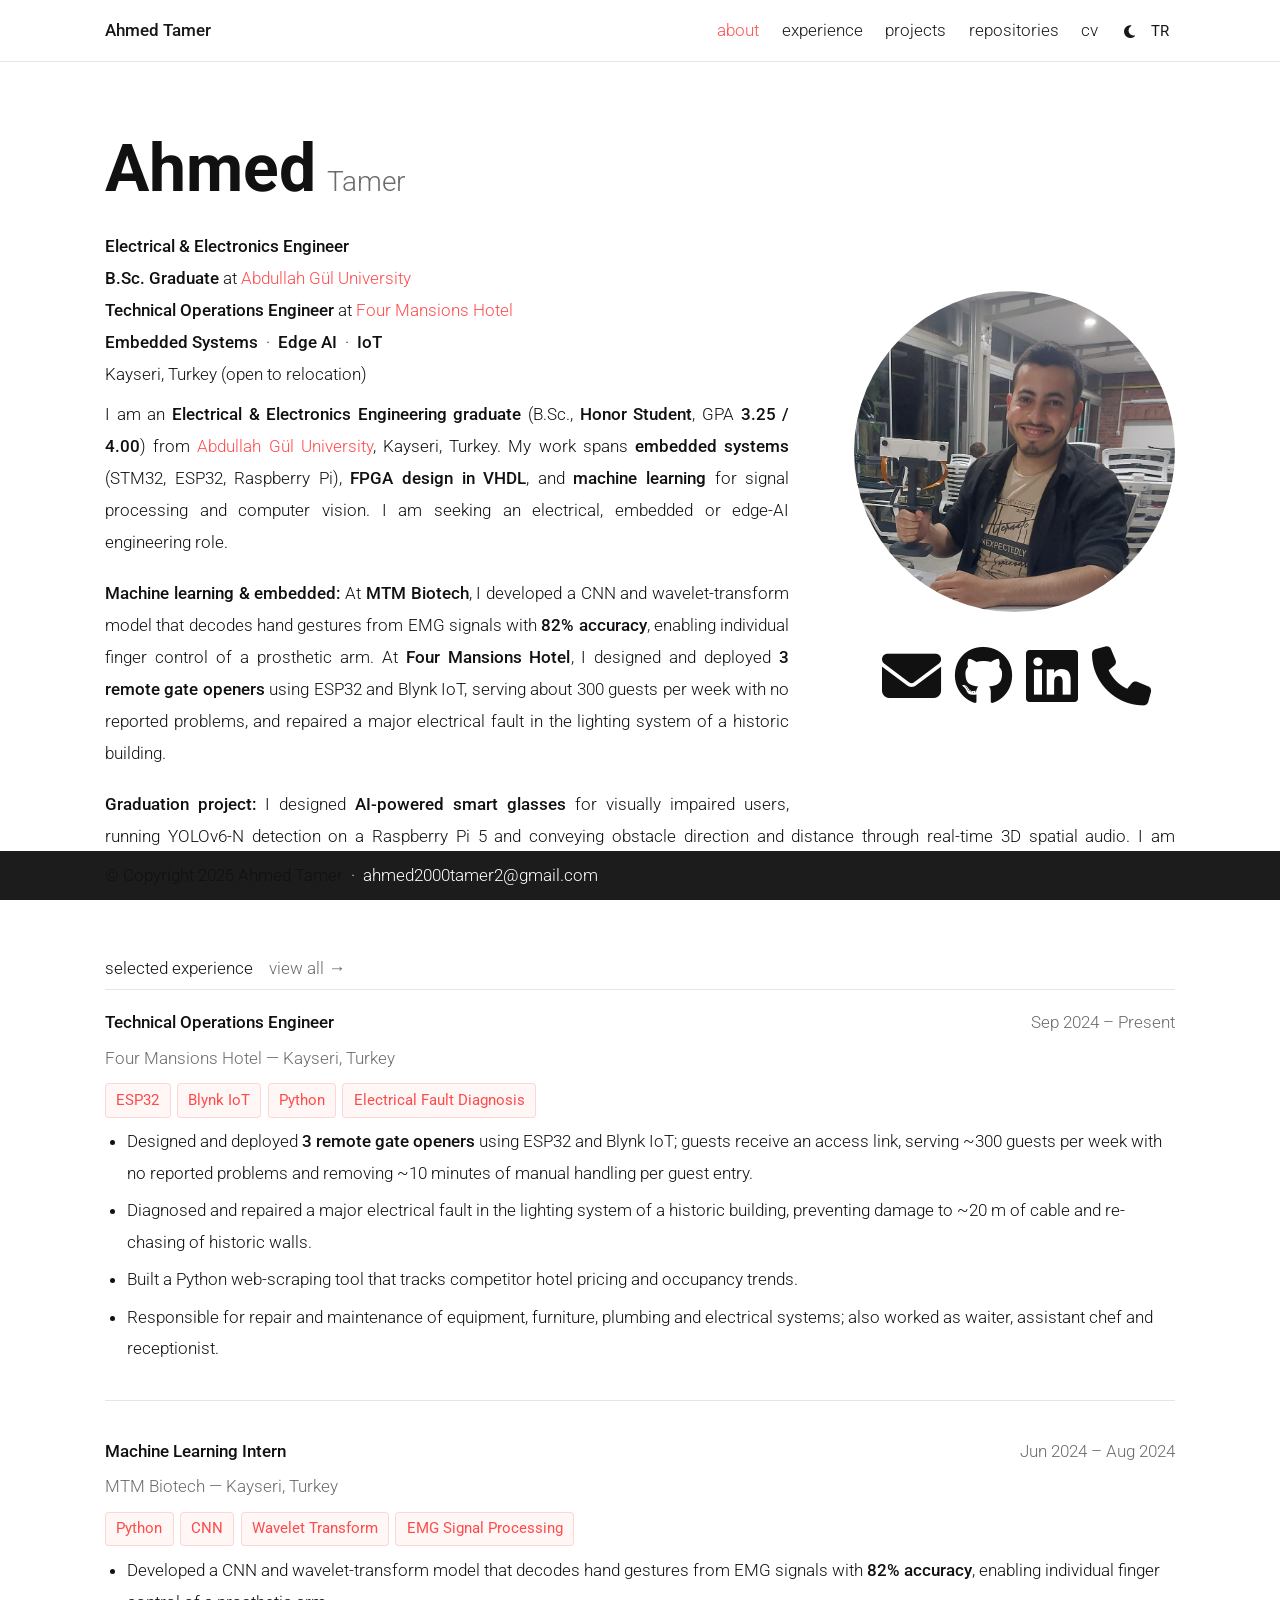
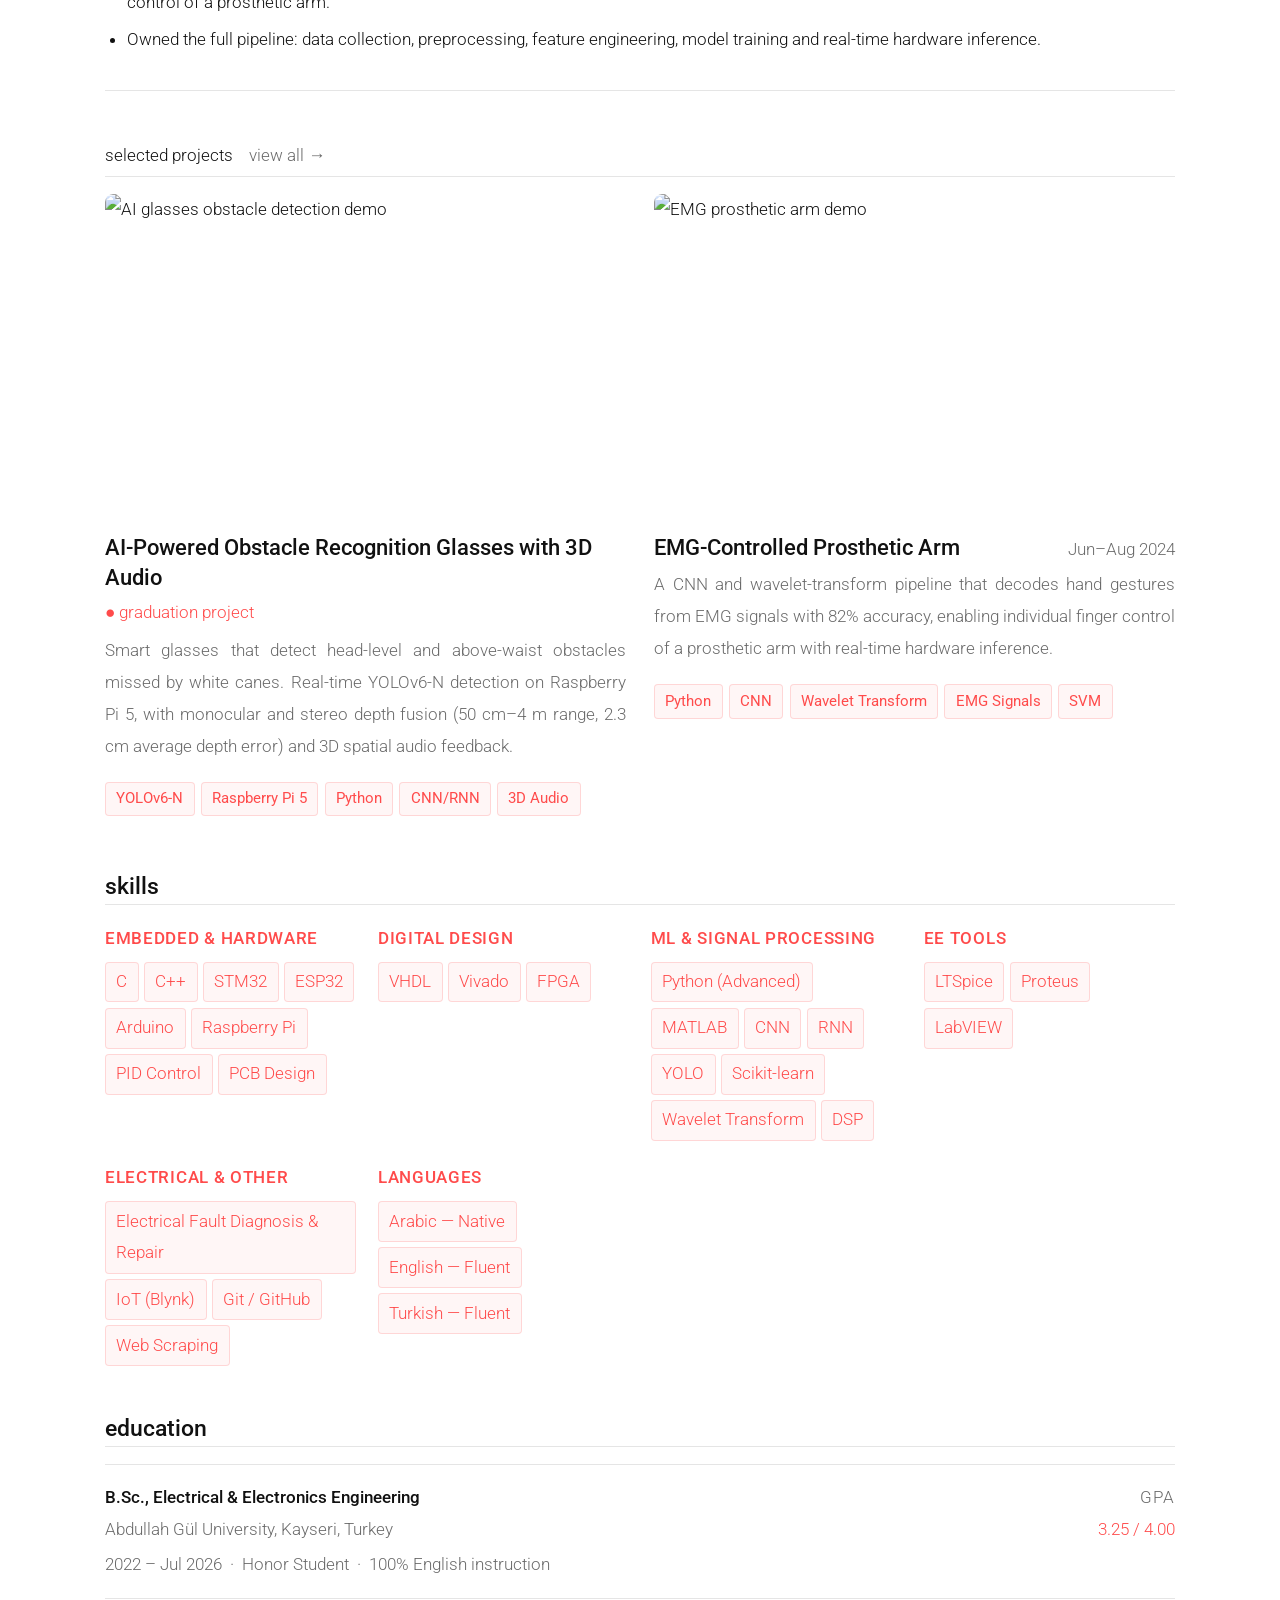
==== commit c286d193: "Enhance project card layout and add photo lightbox Added styles for project cards and profile photo " ====
--- a/index.html
+++ b/index.html
@@ -54,6 +54,30 @@
       line-height: 1.7 !important;
     }
 
+    /* Keep selected project cards the same size as as.html */
+    .projects-grid {
+      display: grid !important;
+      grid-template-columns: repeat(auto-fit, minmax(min(100%, 420px), 1fr)) !important;
+      gap: 28px !important;
+    }
+    .project-card .card figure {
+      aspect-ratio: 16 / 10;
+      overflow: hidden;
+    }
+    .project-card .card picture {
+      display: block;
+      height: 100%;
+    }
+    .project-card .card img {
+      width: 100% !important;
+      height: 100% !important;
+      object-fit: cover;
+    }
+    .project-card .project-name {
+      font-size: 1.25rem !important;
+      line-height: 1.4 !important;
+    }
+
     /* ── Circular Profile Image  321 × 321 px ── */
     .profile figure img,
     .profile img {
@@ -80,12 +104,80 @@
       float: right;
       margin-left: 2rem;
     }
+
+    .profile-photo-button {
+      display: block;
+      padding: 0;
+      border: 0;
+      background: none;
+      cursor: zoom-in;
+    }
+
+    #photo-lightbox {
+      width: 100vw;
+      height: 100vh;
+      max-width: none;
+      max-height: none;
+      padding: 3rem 1rem 1rem;
+      border: 0;
+      background: transparent;
+      align-items: center;
+      justify-content: center;
+    }
+
+    #photo-lightbox[open] {
+      display: flex;
+    }
+
+    #photo-lightbox::backdrop {
+      background: rgba(0, 0, 0, 0.92);
+    }
+
+    #photo-lightbox img {
+      width: 96vw;
+      height: calc(100vh - 5rem);
+      object-fit: contain;
+    }
+
+    .photo-lightbox-close {
+      position: fixed;
+      top: 1rem;
+      right: 1.25rem;
+      padding: 0.25rem 0.5rem;
+      border: 0;
+      background: none;
+      color: #fff;
+      font-size: 2rem;
+      cursor: pointer;
+    }
+
     /* ── Icon size fix — overrides the global "a" font-size reset above ── */
 .social .contact-icons,
 .social .contact-icons a,
 .social .contact-icons a i {
   font-size: 3.8rem !important;  /* ← change this ONE number to resize all icons */
   line-height: 1 !important;
+}
+
+.profile-social {
+  width: 321px;
+  margin: 10% 0 0;
+  transform: translateX(10%);
+}
+
+.profile-social .contact-icons,
+.profile-social .contact-icons a,
+.profile-social .contact-icons a i {
+  font-size: 3.42rem !important;
+  line-height: 1 !important;
+  flex-wrap: nowrap;
+  gap: 0.8rem;
+}
+
+@media (max-width: 576px) {
+  .profile-social {
+    width: 220px;
+  }
 }
   </style>
 </head>
@@ -147,8 +239,18 @@
     <article>
       <div class="profile float-right" style="margin-top: -1.5rem; transform: translateY(-20%);">
        <figure>
-          <img src="assets/img/ahmed1.jpeg" alt="Ahmed Tamer" class="img-fluid z-depth-1 rounded-circle">
+          <button type="button" class="profile-photo-button" aria-label="View full-size profile photo">
+            <img src="assets/img/ahmed1.jpeg" alt="Ahmed Tamer" class="img-fluid z-depth-1 rounded-circle">
+          </button>
         </figure>
+        <div class="social profile-social">
+          <div class="contact-icons">
+            <a href="mailto:ahmed2000tamer2@gmail.com" title="Email"><i class="fas fa-envelope"></i></a>
+            <a href="https://github.com/ahmettamer" target="_blank" title="GitHub"><i class="fab fa-github"></i></a>
+            <a href="https://www.linkedin.com/in/ahmed-tamer-eee/" target="_blank" title="LinkedIn"><i class="fab fa-linkedin"></i></a>
+            <a href="tel:+905525575085" title="Phone"><i class="fas fa-phone"></i></a>
+          </div>
+        </div>
       </div>
 
       <div class="clearfix" style="text-align:justify;">
@@ -156,22 +258,9 @@
           <a href="https://w3.agu.edu.tr/" target="_blank" rel="noopener">Abdullah Gül University</a>,
           Kayseri, Turkey. My work spans <strong>embedded systems</strong> (STM32, ESP32, Raspberry Pi), <strong>FPGA design in VHDL</strong>, and <strong>machine learning</strong> for signal processing and computer vision. I am seeking an electrical, embedded or edge-AI engineering role.</p>
 
-        <p data-i18n="bio2"><strong>Machine learning:</strong> At <strong>MTM Biotech</strong>, I developed a CNN and wavelet-transform model that decodes hand gestures from EMG signals with <strong>82% accuracy</strong>, enabling individual finger control of a prosthetic arm. I owned the full pipeline, from data collection, preprocessing and feature engineering to model training and real-time hardware inference.</p>
-
-        <p data-i18n="bio3"><strong>Embedded &amp; electrical:</strong> At <strong>Four Mansions Hotel</strong>, I designed and deployed <strong>3 remote gate openers</strong> using ESP32 and Blynk IoT, serving about 300 guests per week with no reported problems. I optimized industrial lighting infrastructure, diagnosed and repaired a major electrical fault in the lighting system of a historic building, and built a Python web-scraping tool that tracks competitor hotel pricing and occupancy trends, all in a live environment.</p>
-
-        <p data-i18n="bio4"><strong>Graduation project &amp; academic work:</strong> I designed <strong>AI-powered smart glasses</strong> for visually impaired users, running YOLOv6-N detection on a Raspberry Pi 5 and conveying obstacle direction and distance through real-time 3D spatial audio. Other projects include a PID line follower robot on STM32, an FPGA digital password lock, deep learning classification of breast cancer histopathological images, heart disease prediction, and a PAM digital equalization system achieving ~22 dB SNR.</p>
-
-        <p data-i18n="bio5"><strong>Languages:</strong> <strong>Arabic</strong> (native), <strong>English</strong> (fluent) and <strong>Turkish</strong> (fluent). I am passionate about applying engineering to problems that matter, from prosthetics to accessibility technology.</p>
-      </div>
-
-      <div class="social">
-        <div class="contact-icons">
-          <a href="mailto:ahmed2000tamer2@gmail.com" title="Email"><i class="fas fa-envelope"></i></a>
-          <a href="https://github.com/ahmettamer" target="_blank" title="GitHub"><i class="fab fa-github"></i></a>
-          <a href="https://www.linkedin.com/in/ahmed-tamer-eee/" target="_blank" title="LinkedIn"><i class="fab fa-linkedin"></i></a>
-          <a href="tel:+905525575085" title="Phone"><i class="fas fa-phone"></i></a>
-        </div>
+        <p data-i18n="bio2"><strong>Machine learning &amp; embedded:</strong> At <strong>MTM Biotech</strong>, I developed a CNN and wavelet-transform model that decodes hand gestures from EMG signals with <strong>82% accuracy</strong>, enabling individual finger control of a prosthetic arm. At <strong>Four Mansions Hotel</strong>, I designed and deployed <strong>3 remote gate openers</strong> using ESP32 and Blynk IoT, serving about 300 guests per week with no reported problems, and repaired a major electrical fault in the lighting system of a historic building.</p>
+
+        <p data-i18n="bio3"><strong>Graduation project:</strong> I designed <strong>AI-powered smart glasses</strong> for visually impaired users, running YOLOv6-N detection on a Raspberry Pi 5 and conveying obstacle direction and distance through real-time 3D spatial audio. I am passionate about applying engineering to problems that matter, from prosthetics to accessibility technology.</p>
       </div>
 
       <!-- SELECTED EXPERIENCE -->
@@ -331,6 +420,11 @@
   </div>
 </div>
 
+<dialog id="photo-lightbox" aria-label="Full-size profile photo">
+  <button type="button" class="photo-lightbox-close" aria-label="Close photo"><i class="fas fa-times"></i></button>
+  <img src="assets/img/ahmed1.jpeg" alt="Ahmed Tamer">
+</dialog>
+
 <!-- ── FOOTER ── -->
 <footer class="fixed-bottom">
   <div class="container mt-0">
@@ -353,10 +447,8 @@
     desc_skills: "Embedded Systems", desc_ml: "Edge AI",
     desc_loc: "Kayseri, Turkey (open to relocation)",
     bio1: `I am an <strong>Electrical &amp; Electronics Engineering graduate</strong> (B.Sc., <strong>Honor Student</strong>, GPA <strong>3.25 / 4.00</strong>) from <a href="https://w3.agu.edu.tr/" target="_blank" rel="noopener">Abdullah Gül University</a>, Kayseri, Turkey. My work spans <strong>embedded systems</strong> (STM32, ESP32, Raspberry Pi), <strong>FPGA design in VHDL</strong>, and <strong>machine learning</strong> for signal processing and computer vision. I am seeking an electrical, embedded or edge-AI engineering role.`,
-    bio2: `<strong>Machine learning:</strong> At <strong>MTM Biotech</strong>, I developed a CNN and wavelet-transform model that decodes hand gestures from EMG signals with <strong>82% accuracy</strong>, enabling individual finger control of a prosthetic arm. I owned the full pipeline, from data collection, preprocessing and feature engineering to model training and real-time hardware inference.`,
-    bio3: `<strong>Embedded &amp; electrical:</strong> At <strong>Four Mansions Hotel</strong>, I designed and deployed <strong>3 remote gate openers</strong> using ESP32 and Blynk IoT, serving about 300 guests per week with no reported problems. I optimized industrial lighting infrastructure, diagnosed and repaired a major electrical fault in the lighting system of a historic building, and built a Python web-scraping tool that tracks competitor hotel pricing and occupancy trends, all in a live environment.`,
-    bio4: `<strong>Graduation project &amp; academic work:</strong> I designed <strong>AI-powered smart glasses</strong> for visually impaired users, running YOLOv6-N detection on a Raspberry Pi 5 and conveying obstacle direction and distance through real-time 3D spatial audio. Other projects include a PID line follower robot on STM32, an FPGA digital password lock, deep learning classification of breast cancer histopathological images, heart disease prediction, and a PAM digital equalization system achieving ~22 dB SNR.`,
-    bio5: `<strong>Languages:</strong> <strong>Arabic</strong> (native), <strong>English</strong> (fluent) and <strong>Turkish</strong> (fluent). I am passionate about applying engineering to problems that matter, from prosthetics to accessibility technology.`,
+    bio2: `<strong>Machine learning &amp; embedded:</strong> At <strong>MTM Biotech</strong>, I developed a CNN and wavelet-transform model that decodes hand gestures from EMG signals with <strong>82% accuracy</strong>, enabling individual finger control of a prosthetic arm. At <strong>Four Mansions Hotel</strong>, I designed and deployed <strong>3 remote gate openers</strong> using ESP32 and Blynk IoT, serving about 300 guests per week with no reported problems, and repaired a major electrical fault in the lighting system of a historic building.`,
+    bio3: `<strong>Graduation project:</strong> I designed <strong>AI-powered smart glasses</strong> for visually impaired users, running YOLOv6-N detection on a Raspberry Pi 5 and conveying obstacle direction and distance through real-time 3D spatial audio. I am passionate about applying engineering to problems that matter, from prosthetics to accessibility technology.`,
     section_sel_exp: "selected experience", view_all: "view all →",
     exp1_title: "Technical Operations Engineer", exp1_date: "Sep 2024 – Present",
     exp1_company: "Four Mansions Hotel — Kayseri, Turkey",
@@ -392,10 +484,8 @@
     desc_skills: "Gömülü Sistemler", desc_ml: "Uç Yapay Zeka (Edge AI)",
     desc_loc: "Kayseri, Türkiye (taşınmaya açık)",
     bio1: `<a href="https://w3.agu.edu.tr/" target="_blank" rel="noopener">Abdullah Gül Üniversitesi</a>, Kayseri, Türkiye <strong>Elektrik ve Elektronik Mühendisliği</strong> mezunuyum (Lisans, <strong>Onur Öğrencisi</strong>, GPA <strong>3.25 / 4.00</strong>). Çalışmalarım <strong>gömülü sistemler</strong> (STM32, ESP32, Raspberry Pi), <strong>VHDL ile FPGA tasarımı</strong> ve sinyal işleme ile bilgisayarlı görü için <strong>makine öğrenmesi</strong> alanlarını kapsıyor. Elektrik, gömülü sistemler veya edge-AI mühendisliği alanında bir pozisyon arıyorum.`,
-    bio2: `<strong>Makine öğrenmesi:</strong> <strong>MTM Biotech</strong>'te EMG sinyallerinden el hareketlerini <strong>%82 doğrulukla</strong> çözen, CNN ve dalgacık dönüşümü tabanlı bir model geliştirdim; bu model protez kolda bireysel parmak kontrolünü mümkün kılıyor. Veri toplama, ön işleme, özellik mühendisliği, model eğitimi ve gerçek zamanlı donanım çıkarımına kadar tüm süreci yönettim.`,
-    bio3: `<strong>Gömülü sistemler ve elektrik:</strong> <strong>Four Mansions Hotel</strong>'de ESP32 ve Blynk IoT kullanarak <strong>3 uzaktan kapı açma sistemi</strong> tasarlayıp devreye aldım; haftada yaklaşık 300 misafire sorunsuz hizmet veriyor. Ayrıca endüstriyel aydınlatma altyapısını optimize ettim, tarihi bir binanın aydınlatma sisteminde büyük bir elektrik arızasını tespit edip onardım ve rakip otel fiyat ile doluluk trendlerini takip eden Python tabanlı bir web kazıma aracı geliştirdim; tümü canlı bir ortamda.`,
-    bio4: `<strong>Bitirme projesi ve akademik çalışmalar:</strong> Görme engelli kullanıcılar için <strong>yapay zeka destekli akıllı gözlükler</strong> tasarladım; Raspberry Pi 5 üzerinde YOLOv6-N ile nesne tespiti yapıyor ve engelin yönünü ile mesafesini gerçek zamanlı 3D uzamsal ses ile aktarıyor. Diğer projelerim arasında STM32 üzerinde PID çizgi izleyen robot, FPGA tabanlı dijital şifre kilidi, meme kanseri histopatolojik görüntülerinin derin öğrenme ile sınıflandırması, kalp hastalığı tahmini ve ~22 dB SNR elde eden PAM dijital eşitleme sistemi yer alıyor.`,
-    bio5: `<strong>Diller:</strong> <strong>Arapça</strong> (anadil), <strong>İngilizce</strong> (akıcı) ve <strong>Türkçe</strong> (akıcı). Mühendisliği önemli sorunlara uygulamaya tutkuluyum; protezlerden erişilebilirlik teknolojisine kadar.`,
+    bio2: `<strong>Makine öğrenmesi ve gömülü sistemler:</strong> <strong>MTM Biotech</strong>'te EMG sinyallerinden el hareketlerini <strong>%82 doğrulukla</strong> çözen, CNN ve dalgacık dönüşümü tabanlı bir model geliştirdim; bu model protez kolda bireysel parmak kontrolünü mümkün kılıyor. <strong>Four Mansions Hotel</strong>'de ESP32 ve Blynk IoT ile <strong>3 uzaktan kapı açma sistemi</strong> tasarlayıp devreye aldım; haftada yaklaşık 300 misafire sorunsuz hizmet veriyor. Tarihi bir binanın aydınlatma sistemindeki büyük bir elektrik arızasını tespit edip onardım.`,
+    bio3: `<strong>Bitirme projesi:</strong> Görme engelli kullanıcılar için <strong>yapay zeka destekli akıllı gözlükler</strong> tasarladım; Raspberry Pi 5 üzerinde YOLOv6-N ile nesne tespiti yapıyor ve engelin yönünü ile mesafesini gerçek zamanlı 3D uzamsal ses ile aktarıyor. Mühendisliği önemli sorunlara uygulamaya tutkuluyum; protezlerden erişilebilirlik teknolojisine kadar.`,
     section_sel_exp: "seçili deneyim", view_all: "tümünü gör →",
     exp1_title: "Teknik Operasyon Mühendisi", exp1_date: "Eyl 2024 – Günümüz",
     exp1_company: "Four Mansions Hotel — Kayseri, Türkiye",
@@ -463,5 +553,17 @@
   }
 });
 </script>
+<script>
+  const photoLightbox = document.getElementById('photo-lightbox');
+  document.querySelector('.profile-photo-button').addEventListener('click', function () {
+    photoLightbox.showModal();
+  });
+  document.querySelector('.photo-lightbox-close').addEventListener('click', function () {
+    photoLightbox.close();
+  });
+  photoLightbox.addEventListener('click', function (event) {
+    if (event.target === photoLightbox) photoLightbox.close();
+  });
+</script>
 </body>
 </html>
